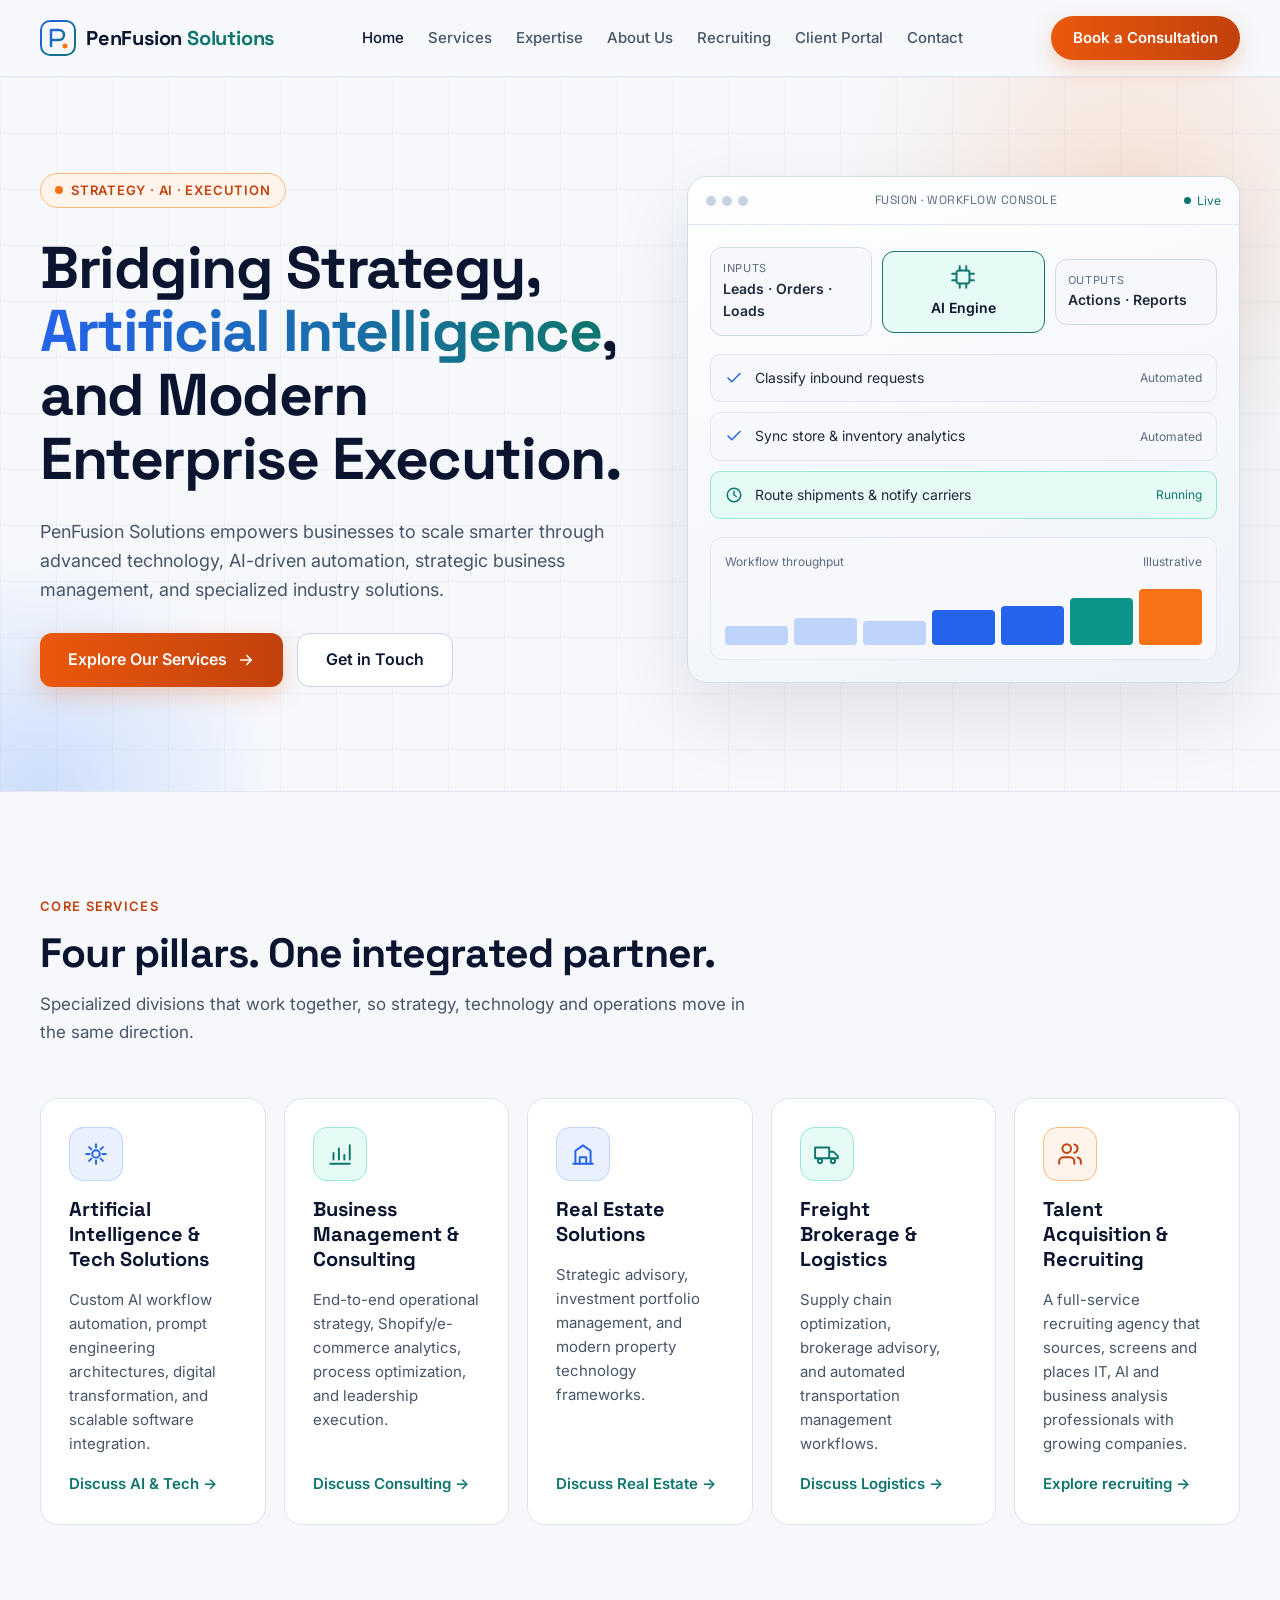
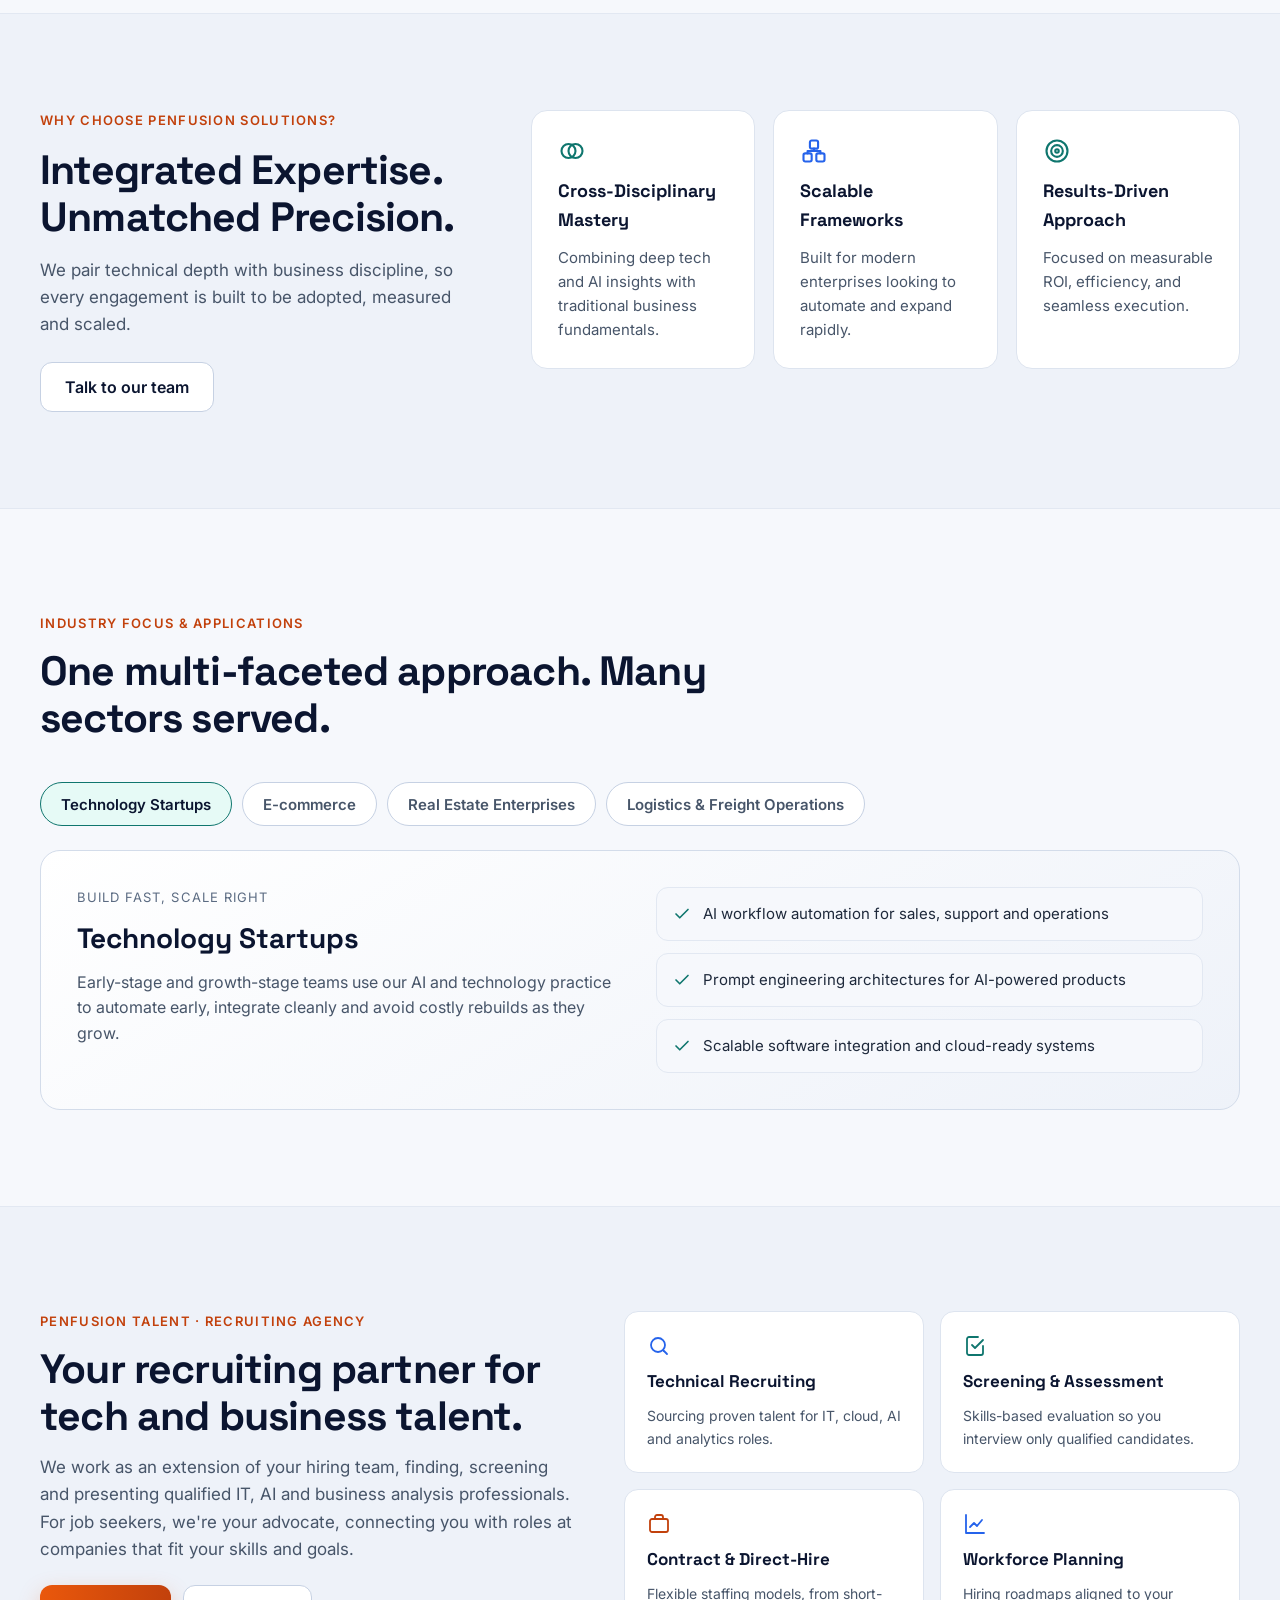
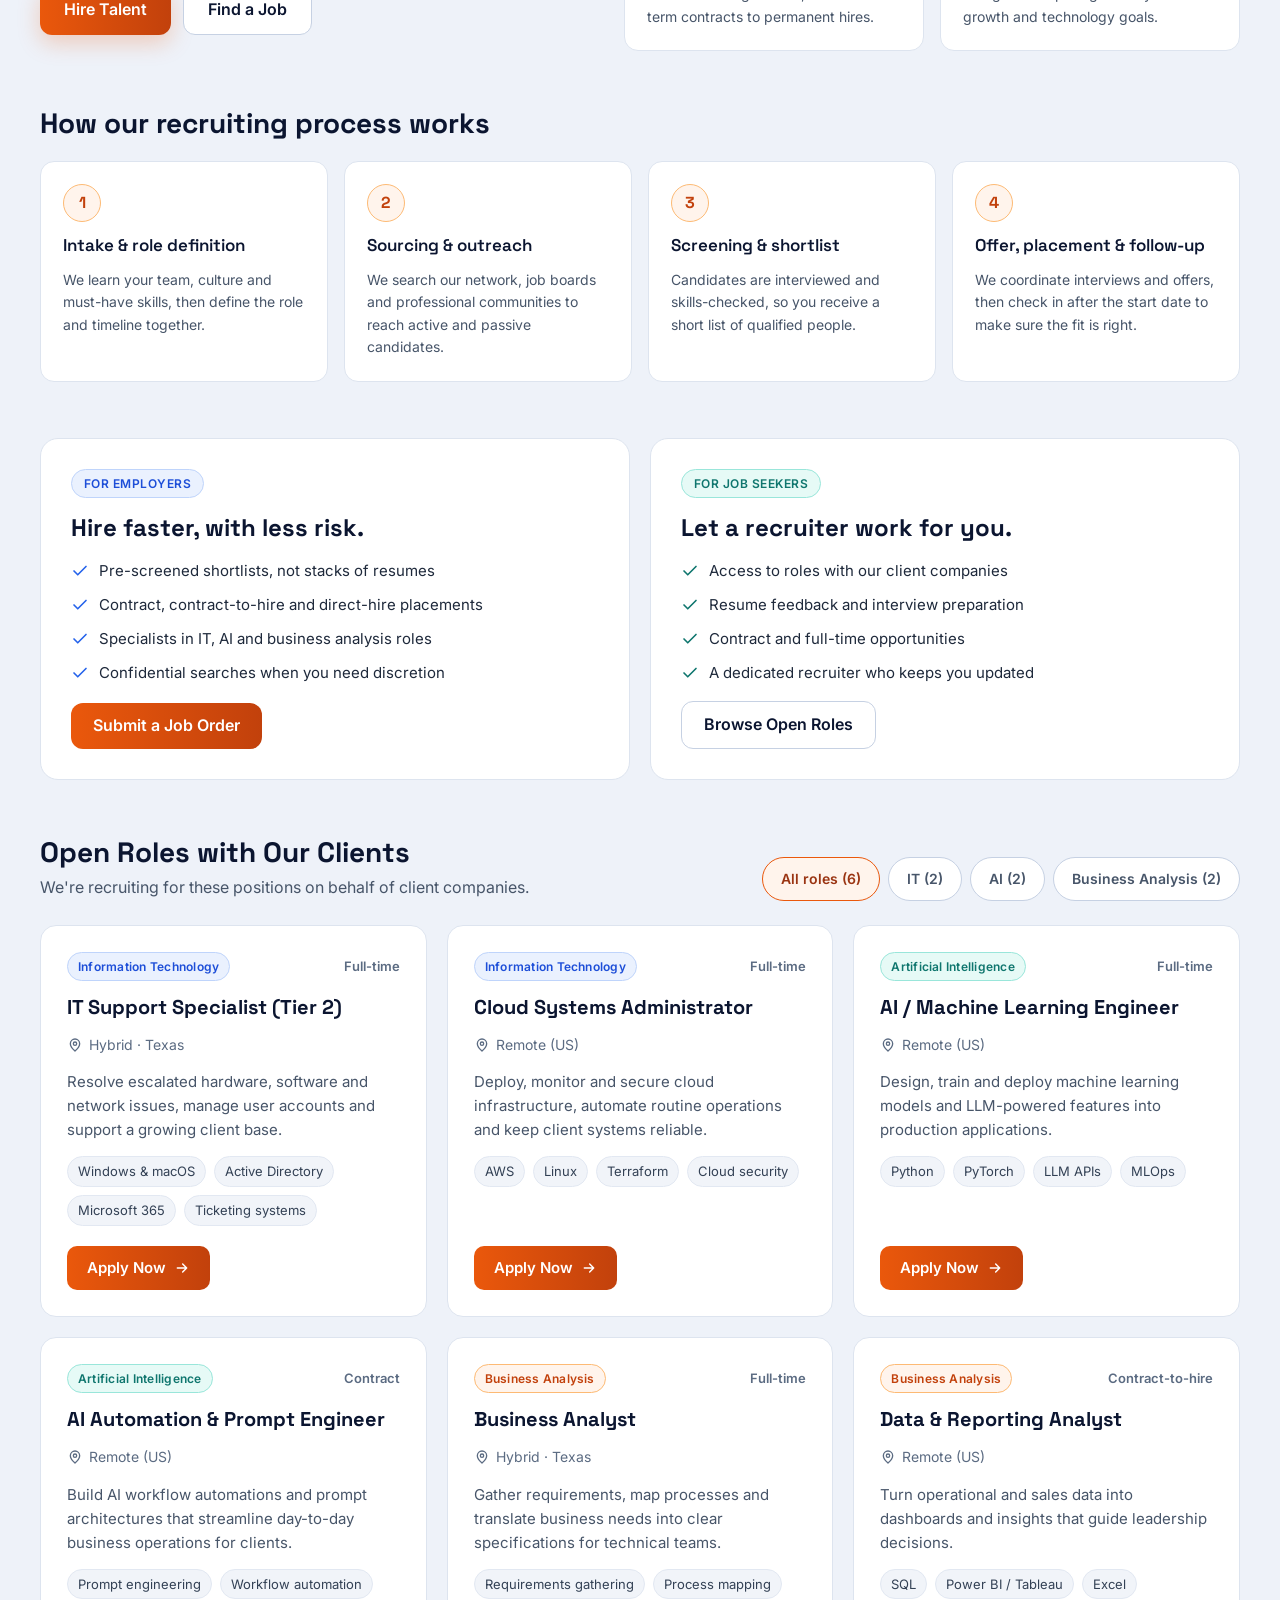
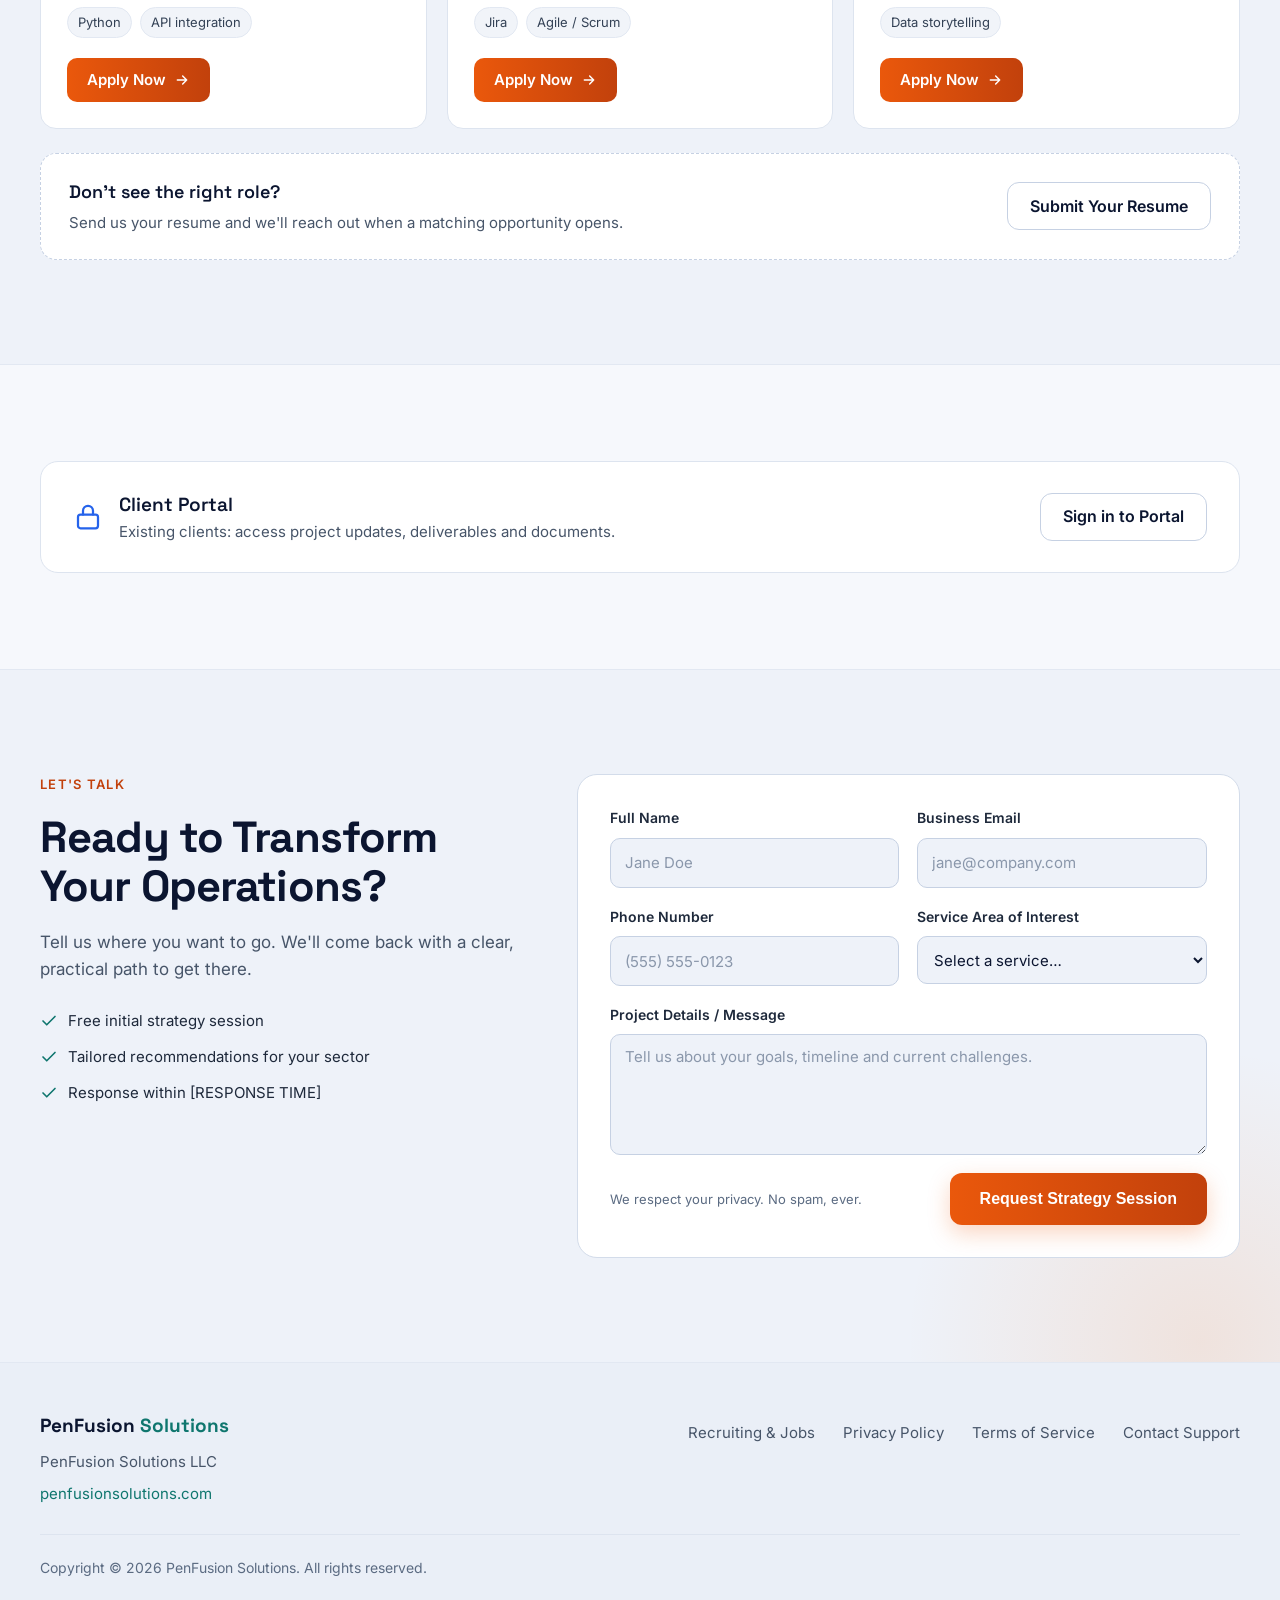
==== index.html @ cb0b2bfa "Add PenFusion Solutions homepage converted from Claude design" ====
<!doctype html>
<html lang="en">
<head>
<meta charset="utf-8">
<meta name="viewport" content="width=device-width, initial-scale=1">
<meta name="robots" content="noindex, nofollow">
<title>PenFusion Solutions — Home</title>
<link rel="preconnect" href="https://fonts.googleapis.com">
<link href="https://fonts.googleapis.com/css2?family=Space+Grotesk:wght@500;600;700&amp;family=Inter:wght@400;500;600&amp;display=swap" rel="stylesheet">
<style>
body{margin:0;background:#F6F8FC}
a{color:#0F766E;text-decoration:none}a:hover{color:#115E59}
input,select,textarea{font-family:inherit}
input::placeholder,textarea::placeholder{color:#8A97AB}
input:focus,select:focus,textarea:focus{outline:2px solid #0F766E;outline-offset:1px}
.pf-nav-link:hover{color:#0B1530}
.pf-card:hover{border-color:#F97316}
</style>
<style>[hidden]{display:none !important}html{scroll-behavior:smooth}section[id]{scroll-margin-top:80px}</style>
</head>
<body>
<div style="width: 100%; min-height: 100vh; background: #F6F8FC; color: #1E293B; font-family: 'Inter', system-ui, sans-serif; font-size: 16px; line-height: 1.6">

<!-- HEADER -->
<header style="position: sticky; top: 0; z-index: 10; background: rgba(246,248,252,0.92); border-bottom: 1px solid #E2E8F2; backdrop-filter: blur(10px)">
<div style="max-width: 1200px; margin: 0 auto; padding: 16px 24px; display: flex; flex-wrap: wrap; align-items: center; justify-content: space-between; gap: 16px">
<a href="#home" style="display: flex; align-items: center; gap: 10px; color: #0B1530">
<svg width="36" height="36" viewBox="0 0 36 36" aria-hidden="true"><defs><linearGradient id="pfg" x1="0" y1="0" x2="1" y2="1"><stop offset="0" stop-color="#2563EB"/><stop offset="1" stop-color="#0F766E"/></linearGradient></defs><rect x="1" y="1" width="34" height="34" rx="9" fill="none" stroke="url(#pfg)" stroke-width="2"/><path d="M11 26V10h8a5 5 0 0 1 0 10h-8" fill="none" stroke="url(#pfg)" stroke-width="2.5" stroke-linecap="round" stroke-linejoin="round"/><circle cx="25" cy="26" r="2.5" fill="#F97316"/></svg>
<span style="font-family: 'Space Grotesk', sans-serif; font-weight: 700; font-size: 20px; letter-spacing: -0.01em">PenFusion<span style="color: #0F766E"> Solutions</span></span>
</a>
<nav aria-label="Primary" style="display: flex; flex-wrap: wrap; align-items: center; gap: 4px 24px; font-size: 15px; font-weight: 500">
<a class="pf-nav-link" href="#home" style="color: #0B1530; padding: 10px 0">Home</a>
<a class="pf-nav-link" href="#services" style="color: #475569; padding: 10px 0">Services</a>
<a class="pf-nav-link" href="#expertise" style="color: #475569; padding: 10px 0">Expertise</a>
<a class="pf-nav-link" href="#about" style="color: #475569; padding: 10px 0">About Us</a>
<a class="pf-nav-link" href="#careers" style="color: #475569; padding: 10px 0">Recruiting</a>
<a class="pf-nav-link" href="#portal" style="color: #475569; padding: 10px 0">Client Portal</a>
<a class="pf-nav-link" href="#contact" style="color: #475569; padding: 10px 0">Contact</a>
</nav>
<a href="#contact" style="display: inline-flex; align-items: center; min-height: 44px; padding: 0 22px; border-radius: 999px; background: linear-gradient(90deg, #EA580C, #C2410C); color: #FFFFFF; box-shadow: 0 8px 22px rgba(234,88,12,0.25); font-weight: 600; font-size: 15px">Book a Consultation</a>
</div>
</header>

<!-- HERO -->
<section id="home" style="position: relative; overflow: hidden; border-bottom: 1px solid #E2E8F2">
<div aria-hidden="true" style="position: absolute; inset: 0; background-image: linear-gradient(#E6ECF5 1px, transparent 1px), linear-gradient(90deg, #E6ECF5 1px, transparent 1px); background-size: 56px 56px; opacity: 0.6"></div>
<div aria-hidden="true" style="position: absolute; width: 620px; height: 620px; right: -160px; top: -200px; border-radius: 50%; background: radial-gradient(circle, rgba(249,115,22,0.16), rgba(246,248,252,0) 65%)"></div>
<div aria-hidden="true" style="position: absolute; width: 520px; height: 520px; left: -220px; bottom: -260px; border-radius: 50%; background: radial-gradient(circle, rgba(59,130,246,0.22), rgba(246,248,252,0) 65%)"></div>

<div style="position: relative; max-width: 1200px; margin: 0 auto; padding: 96px 24px 104px; display: flex; flex-wrap: wrap; align-items: center; gap: 56px">
<div style="flex: 1 1 480px; min-width: 0; display: flex; flex-direction: column; gap: 28px">
<div style="display: inline-flex; align-self: flex-start; align-items: center; gap: 8px; padding: 6px 14px; border: 1px solid #FDBA74; border-radius: 999px; background: #FFF4EC; color: #C2410C; font-size: 13px; font-weight: 600; letter-spacing: 0.06em; text-transform: uppercase">
<span style="width: 8px; height: 8px; border-radius: 50%; background: #F97316"></span>
Strategy · AI · Execution
</div>
<h1 style="margin: 0; font-family: 'Space Grotesk', sans-serif; font-weight: 700; font-size: clamp(2.4rem, 4.6vw, 3.9rem); line-height: 1.08; letter-spacing: -0.025em; color: #0B1530">Bridging Strategy, <span style="background: linear-gradient(90deg, #2563EB, #0F766E); -webkit-background-clip: text; background-clip: text; color: transparent">Artificial Intelligence</span>, and Modern Enterprise Execution.</h1>
<p style="margin: 0; max-width: 580px; font-size: 18px; color: #475569">PenFusion Solutions empowers businesses to scale smarter through advanced technology, AI-driven automation, strategic business management, and specialized industry solutions.</p>
<div style="display: flex; flex-wrap: wrap; gap: 14px">
<a href="#services" style="display: inline-flex; align-items: center; gap: 10px; min-height: 52px; padding: 0 28px; border-radius: 12px; background: linear-gradient(90deg, #EA580C, #C2410C); color: #FFFFFF; box-shadow: 0 8px 22px rgba(234,88,12,0.25); font-weight: 600; font-size: 16px">Explore Our Services
<svg width="18" height="18" viewBox="0 0 24 24" fill="none" stroke="currentColor" stroke-width="2.2" stroke-linecap="round" stroke-linejoin="round" aria-hidden="true"><path d="M5 12h14M13 6l6 6-6 6"/></svg></a>
<a href="#contact" style="display: inline-flex; align-items: center; min-height: 52px; padding: 0 28px; border-radius: 12px; border: 1px solid #C6D1E3; background: #FFFFFF; color: #0B1530; font-weight: 600; font-size: 16px">Get in Touch</a>
</div>
</div>

<!-- Dashboard mockup -->
<div role="img" aria-label="Illustration of an AI workflow dashboard connecting intake, an AI engine and automated outputs" style="flex: 1 1 440px; min-width: 0; border: 1px solid #D3DCEA; border-radius: 20px; background: linear-gradient(160deg, #FFFFFF, #EEF2F9); box-shadow: 0 30px 80px rgba(15,23,42,0.10); overflow: hidden">
<div style="display: flex; align-items: center; justify-content: space-between; padding: 14px 18px; border-bottom: 1px solid #E2E8F2">
<div style="display: flex; gap: 6px"><span style="width: 10px; height: 10px; border-radius: 50%; background: #C6D1E3"></span><span style="width: 10px; height: 10px; border-radius: 50%; background: #C6D1E3"></span><span style="width: 10px; height: 10px; border-radius: 50%; background: #C6D1E3"></span></div>
<span style="font-size: 12px; color: #5B6B82; font-family: 'Space Grotesk', sans-serif; letter-spacing: 0.04em">FUSION · WORKFLOW CONSOLE</span>
<span style="display: inline-flex; align-items: center; gap: 6px; font-size: 12px; color: #0F766E"><span style="width: 7px; height: 7px; border-radius: 50%; background: #0F766E"></span>Live</span>
</div>
<div style="padding: 22px; display: flex; flex-direction: column; gap: 18px">
<div style="display: grid; grid-template-columns: repeat(3, minmax(0, 1fr)); gap: 10px; align-items: center">
<div style="padding: 12px; border: 1px solid #D3DCEA; border-radius: 12px; background: #F6F8FC">
<div style="font-size: 11px; color: #5B6B82; text-transform: uppercase; letter-spacing: 0.06em">Inputs</div>
<div style="font-size: 14px; font-weight: 600; color: #1E293B">Leads · Orders · Loads</div>
</div>
<div style="padding: 12px; border: 1px solid #0F766E; border-radius: 12px; background: #E6FAF6; text-align: center">
<svg width="26" height="26" viewBox="0 0 24 24" fill="none" stroke="#0F766E" stroke-width="1.8" stroke-linecap="round" stroke-linejoin="round" aria-hidden="true"><rect x="6" y="6" width="12" height="12" rx="2"/><path d="M9 2v4M15 2v4M9 18v4M15 18v4M2 9h4M2 15h4M18 9h4M18 15h4"/></svg>
<div style="font-size: 14px; font-weight: 600; color: #0B1530">AI Engine</div>
</div>
<div style="padding: 12px; border: 1px solid #D3DCEA; border-radius: 12px; background: #F6F8FC">
<div style="font-size: 11px; color: #5B6B82; text-transform: uppercase; letter-spacing: 0.06em">Outputs</div>
<div style="font-size: 14px; font-weight: 600; color: #1E293B">Actions · Reports</div>
</div>
</div>
<div style="display: flex; flex-direction: column; gap: 10px">
<div style="display: flex; align-items: center; gap: 12px; padding: 12px 14px; border-radius: 10px; background: #F6F8FC; border: 1px solid #E2E8F2">
<svg width="18" height="18" viewBox="0 0 24 24" fill="none" stroke="#2563EB" stroke-width="2" stroke-linecap="round" stroke-linejoin="round" aria-hidden="true"><path d="M20 6 9 17l-5-5"/></svg>
<span style="flex: 1; font-size: 14px; color: #1E293B">Classify inbound requests</span>
<span style="font-size: 12px; color: #5B6B82">Automated</span>
</div>
<div style="display: flex; align-items: center; gap: 12px; padding: 12px 14px; border-radius: 10px; background: #F6F8FC; border: 1px solid #E2E8F2">
<svg width="18" height="18" viewBox="0 0 24 24" fill="none" stroke="#2563EB" stroke-width="2" stroke-linecap="round" stroke-linejoin="round" aria-hidden="true"><path d="M20 6 9 17l-5-5"/></svg>
<span style="flex: 1; font-size: 14px; color: #1E293B">Sync store &amp; inventory analytics</span>
<span style="font-size: 12px; color: #5B6B82">Automated</span>
</div>
<div style="display: flex; align-items: center; gap: 12px; padding: 12px 14px; border-radius: 10px; background: #E6FAF6; border: 1px solid #99E6DA">
<svg width="18" height="18" viewBox="0 0 24 24" fill="none" stroke="#0F766E" stroke-width="2" stroke-linecap="round" stroke-linejoin="round" aria-hidden="true"><circle cx="12" cy="12" r="9"/><path d="M12 7v5l3 2"/></svg>
<span style="flex: 1; font-size: 14px; color: #1E293B">Route shipments &amp; notify carriers</span>
<span style="font-size: 12px; color: #0F766E">Running</span>
</div>
</div>
<div style="padding: 14px; border-radius: 12px; background: #F6F8FC; border: 1px solid #E2E8F2">
<div style="display: flex; justify-content: space-between; font-size: 12px; color: #5B6B82; margin-bottom: 10px"><span>Workflow throughput</span><span>Illustrative</span></div>
<div aria-hidden="true" style="display: flex; align-items: flex-end; gap: 6px; height: 64px">
<span style="flex: 1; height: 30%; border-radius: 4px; background: #BFD4FB"></span>
<span style="flex: 1; height: 42%; border-radius: 4px; background: #BFD4FB"></span>
<span style="flex: 1; height: 38%; border-radius: 4px; background: #BFD4FB"></span>
<span style="flex: 1; height: 55%; border-radius: 4px; background: #2563EB"></span>
<span style="flex: 1; height: 62%; border-radius: 4px; background: #2563EB"></span>
<span style="flex: 1; height: 74%; border-radius: 4px; background: #0D9488"></span>
<span style="flex: 1; height: 88%; border-radius: 4px; background: #F97316"></span>
</div>
</div>
</div>
</div>
</div>
</section>

<!-- SERVICES -->
<section id="services" style="max-width: 1200px; margin: 0 auto; padding: 104px 24px 88px">
<div style="display: flex; flex-direction: column; gap: 14px; max-width: 720px; margin-bottom: 52px">
<span style="color: #C2410C; font-size: 13px; font-weight: 600; letter-spacing: 0.1em; text-transform: uppercase">Core Services</span>
<h2 style="margin: 0; font-family: 'Space Grotesk', sans-serif; font-size: clamp(1.9rem, 3.2vw, 2.7rem); line-height: 1.15; letter-spacing: -0.02em; color: #0B1530">Four pillars. One integrated partner.</h2>
<p style="margin: 0; color: #475569; font-size: 17px">Specialized divisions that work together, so strategy, technology and operations move in the same direction.</p>
</div>
<div style="display: grid; grid-template-columns: repeat(auto-fit, minmax(200px, 1fr)); gap: 18px">

<article class="pf-card" style="display: flex; flex-direction: column; gap: 16px; padding: 28px; border: 1px solid #DDE4EF; border-radius: 18px; background: #FFFFFF">
<div style="width: 52px; height: 52px; border-radius: 14px; display: flex; align-items: center; justify-content: center; background: #EAF1FE; border: 1px solid #BFD4FB">
<svg width="26" height="26" viewBox="0 0 24 24" fill="none" stroke="#2563EB" stroke-width="1.8" stroke-linecap="round" stroke-linejoin="round" aria-hidden="true"><path d="M12 3v3M12 18v3M3 12h3M18 12h3M5.6 5.6l2.1 2.1M16.3 16.3l2.1 2.1M5.6 18.4l2.1-2.1M16.3 7.7l2.1-2.1"/><circle cx="12" cy="12" r="3.5"/></svg>
</div>
<h3 style="margin: 0; font-family: 'Space Grotesk', sans-serif; font-size: 20px; line-height: 1.25; color: #0B1530">Artificial Intelligence &amp; Tech Solutions</h3>
<p style="margin: 0; color: #475569; font-size: 15px">Custom AI workflow automation, prompt engineering architectures, digital transformation, and scalable software integration.</p>
<a href="#contact" style="margin-top: auto; font-weight: 600; font-size: 15px">Discuss AI &amp; Tech →</a>
</article>

<article class="pf-card" style="display: flex; flex-direction: column; gap: 16px; padding: 28px; border: 1px solid #DDE4EF; border-radius: 18px; background: #FFFFFF">
<div style="width: 52px; height: 52px; border-radius: 14px; display: flex; align-items: center; justify-content: center; background: #E6FAF6; border: 1px solid #99E6DA">
<svg width="26" height="26" viewBox="0 0 24 24" fill="none" stroke="#0F766E" stroke-width="1.8" stroke-linecap="round" stroke-linejoin="round" aria-hidden="true"><path d="M3 21h18"/><path d="M6 17V11M11 17V7M16 17v-4M21 17V4"/></svg>
</div>
<h3 style="margin: 0; font-family: 'Space Grotesk', sans-serif; font-size: 20px; line-height: 1.25; color: #0B1530">Business Management &amp; Consulting</h3>
<p style="margin: 0; color: #475569; font-size: 15px">End-to-end operational strategy, Shopify/e-commerce analytics, process optimization, and leadership execution.</p>
<a href="#contact" style="margin-top: auto; font-weight: 600; font-size: 15px">Discuss Consulting →</a>
</article>

<article class="pf-card" style="display: flex; flex-direction: column; gap: 16px; padding: 28px; border: 1px solid #DDE4EF; border-radius: 18px; background: #FFFFFF">
<div style="width: 52px; height: 52px; border-radius: 14px; display: flex; align-items: center; justify-content: center; background: #EAF1FE; border: 1px solid #BFD4FB">
<svg width="26" height="26" viewBox="0 0 24 24" fill="none" stroke="#2563EB" stroke-width="1.8" stroke-linecap="round" stroke-linejoin="round" aria-hidden="true"><path d="M3 21h18"/><path d="M5 21V9l7-5 7 5v12"/><path d="M9 21v-6h6v6"/></svg>
</div>
<h3 style="margin: 0; font-family: 'Space Grotesk', sans-serif; font-size: 20px; line-height: 1.25; color: #0B1530">Real Estate Solutions</h3>
<p style="margin: 0; color: #475569; font-size: 15px">Strategic advisory, investment portfolio management, and modern property technology frameworks.</p>
<a href="#contact" style="margin-top: auto; font-weight: 600; font-size: 15px">Discuss Real Estate →</a>
</article>

<article class="pf-card" style="display: flex; flex-direction: column; gap: 16px; padding: 28px; border: 1px solid #DDE4EF; border-radius: 18px; background: #FFFFFF">
<div style="width: 52px; height: 52px; border-radius: 14px; display: flex; align-items: center; justify-content: center; background: #E6FAF6; border: 1px solid #99E6DA">
<svg width="26" height="26" viewBox="0 0 24 24" fill="none" stroke="#0F766E" stroke-width="1.8" stroke-linecap="round" stroke-linejoin="round" aria-hidden="true"><path d="M1 6h13v10H1zM14 10h4l4 4v2h-8z"/><circle cx="5.5" cy="18.5" r="2"/><circle cx="17.5" cy="18.5" r="2"/></svg>
</div>
<h3 style="margin: 0; font-family: 'Space Grotesk', sans-serif; font-size: 20px; line-height: 1.25; color: #0B1530">Freight Brokerage &amp; Logistics</h3>
<p style="margin: 0; color: #475569; font-size: 15px">Supply chain optimization, brokerage advisory, and automated transportation management workflows.</p>
<a href="#contact" style="margin-top: auto; font-weight: 600; font-size: 15px">Discuss Logistics →</a>
</article>

<article class="pf-card" style="display: flex; flex-direction: column; gap: 16px; padding: 28px; border: 1px solid #DDE4EF; border-radius: 18px; background: #FFFFFF">
<div style="width: 52px; height: 52px; border-radius: 14px; display: flex; align-items: center; justify-content: center; background: #FFF4EC; border: 1px solid #FDBA74">
<svg width="26" height="26" viewBox="0 0 24 24" fill="none" stroke="#C2410C" stroke-width="1.8" stroke-linecap="round" stroke-linejoin="round" aria-hidden="true"><path d="M16 21v-2a4 4 0 0 0-4-4H6a4 4 0 0 0-4 4v2"/><circle cx="9" cy="7" r="4"/><path d="M22 21v-2a4 4 0 0 0-3-3.87M16 3.13a4 4 0 0 1 0 7.75"/></svg>
</div>
<h3 style="margin: 0; font-family: 'Space Grotesk', sans-serif; font-size: 20px; line-height: 1.25; color: #0B1530">Talent Acquisition &amp; Recruiting</h3>
<p style="margin: 0; color: #475569; font-size: 15px">A full-service recruiting agency that sources, screens and places IT, AI and business analysis professionals with growing companies.</p>
<a href="#careers" style="margin-top: auto; font-weight: 600; font-size: 15px">Explore recruiting →</a>
</article>

</div>
</section>

<!-- WHY CHOOSE -->
<section id="about" style="background: #EEF2F9; border-top: 1px solid #E2E8F2; border-bottom: 1px solid #E2E8F2">
<div style="max-width: 1200px; margin: 0 auto; padding: 96px 24px; display: flex; flex-wrap: wrap; gap: 56px; align-items: flex-start">
<div style="flex: 1 1 360px; min-width: 0; display: flex; flex-direction: column; gap: 16px">
<span style="color: #C2410C; font-size: 13px; font-weight: 600; letter-spacing: 0.1em; text-transform: uppercase">Why Choose PenFusion Solutions?</span>
<h2 style="margin: 0; font-family: 'Space Grotesk', sans-serif; font-size: clamp(1.9rem, 3.2vw, 2.7rem); line-height: 1.15; letter-spacing: -0.02em; color: #0B1530">Integrated Expertise. Unmatched Precision.</h2>
<p style="margin: 0; color: #475569; font-size: 17px">We pair technical depth with business discipline, so every engagement is built to be adopted, measured and scaled.</p>
<a href="#contact" style="align-self: flex-start; display: inline-flex; align-items: center; min-height: 48px; padding: 0 24px; margin-top: 8px; border-radius: 12px; border: 1px solid #C6D1E3; background: #FFFFFF; color: #0B1530; font-weight: 600">Talk to our team</a>
</div>
<div style="flex: 2 1 560px; min-width: 0; display: grid; grid-template-columns: repeat(auto-fit, minmax(220px, 1fr)); gap: 18px">
<div style="display: flex; flex-direction: column; gap: 12px; padding: 26px; border-radius: 16px; background: #FFFFFF; border: 1px solid #DDE4EF">
<svg width="28" height="28" viewBox="0 0 24 24" fill="none" stroke="#0F766E" stroke-width="1.8" stroke-linecap="round" stroke-linejoin="round" aria-hidden="true"><circle cx="9" cy="12" r="6"/><circle cx="15" cy="12" r="6"/></svg>
<h3 style="margin: 0; font-family: 'Space Grotesk', sans-serif; font-size: 18px; color: #0B1530">Cross-Disciplinary Mastery</h3>
<p style="margin: 0; color: #475569; font-size: 15px">Combining deep tech and AI insights with traditional business fundamentals.</p>
</div>
<div style="display: flex; flex-direction: column; gap: 12px; padding: 26px; border-radius: 16px; background: #FFFFFF; border: 1px solid #DDE4EF">
<svg width="28" height="28" viewBox="0 0 24 24" fill="none" stroke="#2563EB" stroke-width="1.8" stroke-linecap="round" stroke-linejoin="round" aria-hidden="true"><rect x="3" y="14" width="7" height="7" rx="1.5"/><rect x="14" y="14" width="7" height="7" rx="1.5"/><rect x="8.5" y="3" width="7" height="7" rx="1.5"/><path d="M12 10v2M6.5 14v-2h11v2"/></svg>
<h3 style="margin: 0; font-family: 'Space Grotesk', sans-serif; font-size: 18px; color: #0B1530">Scalable Frameworks</h3>
<p style="margin: 0; color: #475569; font-size: 15px">Built for modern enterprises looking to automate and expand rapidly.</p>
</div>
<div style="display: flex; flex-direction: column; gap: 12px; padding: 26px; border-radius: 16px; background: #FFFFFF; border: 1px solid #DDE4EF">
<svg width="28" height="28" viewBox="0 0 24 24" fill="none" stroke="#0F766E" stroke-width="1.8" stroke-linecap="round" stroke-linejoin="round" aria-hidden="true"><circle cx="12" cy="12" r="9"/><circle cx="12" cy="12" r="5"/><circle cx="12" cy="12" r="1.5"/></svg>
<h3 style="margin: 0; font-family: 'Space Grotesk', sans-serif; font-size: 18px; color: #0B1530">Results-Driven Approach</h3>
<p style="margin: 0; color: #475569; font-size: 15px">Focused on measurable ROI, efficiency, and seamless execution.</p>
</div>
</div>
</div>
</section>

<!-- INDUSTRY FOCUS -->
<section id="expertise" style="max-width: 1200px; margin: 0 auto; padding: 104px 24px 96px">
<div style="display: flex; flex-direction: column; gap: 14px; max-width: 720px; margin-bottom: 40px">
<span style="color: #C2410C; font-size: 13px; font-weight: 600; letter-spacing: 0.1em; text-transform: uppercase">Industry Focus &amp; Applications</span>
<h2 style="margin: 0; font-family: 'Space Grotesk', sans-serif; font-size: clamp(1.9rem, 3.2vw, 2.7rem); line-height: 1.15; letter-spacing: -0.02em; color: #0B1530">One multi-faceted approach. Many sectors served.</h2>
</div>

<div id="pf-tabs" role="tablist" aria-label="Industries" style="display: flex; flex-wrap: wrap; gap: 10px; margin-bottom: 24px">

</div>

<div role="tabpanel" style="display: flex; flex-wrap: wrap; gap: 32px; padding: 36px; border-radius: 20px; border: 1px solid #D3DCEA; background: linear-gradient(150deg, #FFFFFF, #EEF2F9)">
<div style="flex: 1 1 340px; min-width: 0; display: flex; flex-direction: column; gap: 14px">
<span style="font-size: 13px; color: #5B6B82; letter-spacing: 0.08em; text-transform: uppercase"><span id="pf-kicker"></span></span>
<h3 style="margin: 0; font-family: 'Space Grotesk', sans-serif; font-size: 28px; line-height: 1.2; color: #0B1530"><span id="pf-ind-name"></span></h3>
<p style="margin: 0; color: #475569; font-size: 16px"><span id="pf-summary"></span></p>
</div>
<ul id="pf-apps" style="flex: 1 1 340px; min-width: 0; margin: 0; padding: 0; list-style: none; display: flex; flex-direction: column; gap: 12px"></ul>
</div>
</section>

<!-- CLIENT PORTAL STRIP -->
<!-- TALENT ACQUISITION & CAREERS -->
<section id="careers" style="background: #EEF2F9; border-top: 1px solid #E2E8F2; border-bottom: 1px solid #E2E8F2">
<div style="max-width: 1200px; margin: 0 auto; padding: 104px 24px; display: flex; flex-direction: column; gap: 56px">

<div style="display: flex; flex-wrap: wrap; gap: 48px; align-items: flex-start">
<div style="flex: 1 1 400px; min-width: 0; display: flex; flex-direction: column; gap: 14px">
<span style="color: #C2410C; font-size: 13px; font-weight: 600; letter-spacing: 0.1em; text-transform: uppercase">PenFusion Talent · Recruiting Agency</span>
<h2 style="margin: 0; font-family: 'Space Grotesk', sans-serif; font-size: clamp(1.9rem, 3.2vw, 2.7rem); line-height: 1.15; letter-spacing: -0.02em; color: #0B1530">Your recruiting partner for tech and business talent.</h2>
<p style="margin: 0; color: #475569; font-size: 17px">We work as an extension of your hiring team, finding, screening and presenting qualified IT, AI and business analysis professionals. For job seekers, we're your advocate, connecting you with roles at companies that fit your skills and goals.</p>
<div style="display: flex; flex-wrap: wrap; gap: 12px; margin-top: 8px">
<a href="#contact" style="display: inline-flex; align-items: center; min-height: 48px; padding: 0 24px; border-radius: 12px; background: linear-gradient(90deg, #EA580C, #C2410C); color: #FFFFFF; font-weight: 600; box-shadow: 0 8px 22px rgba(234,88,12,0.25)">Hire Talent</a>
<a href="#openings" style="display: inline-flex; align-items: center; min-height: 48px; padding: 0 24px; border-radius: 12px; border: 1px solid #C6D1E3; background: #FFFFFF; color: #0B1530; font-weight: 600">Find a Job</a>
</div>
</div>
<div style="flex: 1 1 480px; min-width: 0; display: grid; grid-template-columns: repeat(auto-fit, minmax(220px, 1fr)); gap: 16px">
<div style="display: flex; flex-direction: column; gap: 10px; padding: 22px; border-radius: 14px; background: #FFFFFF; border: 1px solid #DDE4EF">
<svg width="24" height="24" viewBox="0 0 24 24" fill="none" stroke="#2563EB" stroke-width="1.8" stroke-linecap="round" stroke-linejoin="round" aria-hidden="true"><circle cx="11" cy="11" r="7"/><path d="m20 20-3.5-3.5"/></svg>
<h3 style="margin: 0; font-family: 'Space Grotesk', sans-serif; font-size: 17px; color: #0B1530">Technical Recruiting</h3>
<p style="margin: 0; color: #475569; font-size: 14px">Sourcing proven talent for IT, cloud, AI and analytics roles.</p>
</div>
<div style="display: flex; flex-direction: column; gap: 10px; padding: 22px; border-radius: 14px; background: #FFFFFF; border: 1px solid #DDE4EF">
<svg width="24" height="24" viewBox="0 0 24 24" fill="none" stroke="#0F766E" stroke-width="1.8" stroke-linecap="round" stroke-linejoin="round" aria-hidden="true"><path d="M9 11l3 3 8-8"/><path d="M20 12v7a2 2 0 0 1-2 2H6a2 2 0 0 1-2-2V5a2 2 0 0 1 2-2h9"/></svg>
<h3 style="margin: 0; font-family: 'Space Grotesk', sans-serif; font-size: 17px; color: #0B1530">Screening &amp; Assessment</h3>
<p style="margin: 0; color: #475569; font-size: 14px">Skills-based evaluation so you interview only qualified candidates.</p>
</div>
<div style="display: flex; flex-direction: column; gap: 10px; padding: 22px; border-radius: 14px; background: #FFFFFF; border: 1px solid #DDE4EF">
<svg width="24" height="24" viewBox="0 0 24 24" fill="none" stroke="#C2410C" stroke-width="1.8" stroke-linecap="round" stroke-linejoin="round" aria-hidden="true"><rect x="3" y="7" width="18" height="13" rx="2"/><path d="M8 7V5a2 2 0 0 1 2-2h4a2 2 0 0 1 2 2v2"/></svg>
<h3 style="margin: 0; font-family: 'Space Grotesk', sans-serif; font-size: 17px; color: #0B1530">Contract &amp; Direct-Hire</h3>
<p style="margin: 0; color: #475569; font-size: 14px">Flexible staffing models, from short-term contracts to permanent hires.</p>
</div>
<div style="display: flex; flex-direction: column; gap: 10px; padding: 22px; border-radius: 14px; background: #FFFFFF; border: 1px solid #DDE4EF">
<svg width="24" height="24" viewBox="0 0 24 24" fill="none" stroke="#2563EB" stroke-width="1.8" stroke-linecap="round" stroke-linejoin="round" aria-hidden="true"><path d="M3 3v18h18"/><path d="m7 15 4-4 3 3 5-6"/></svg>
<h3 style="margin: 0; font-family: 'Space Grotesk', sans-serif; font-size: 17px; color: #0B1530">Workforce Planning</h3>
<p style="margin: 0; color: #475569; font-size: 14px">Hiring roadmaps aligned to your growth and technology goals.</p>
</div>
</div>
</div>

<!-- How it works -->
<div style="display: flex; flex-direction: column; gap: 20px">
<h3 style="margin: 0; font-family: 'Space Grotesk', sans-serif; font-size: 28px; line-height: 1.2; color: #0B1530">How our recruiting process works</h3>
<ol style="margin: 0; padding: 0; list-style: none; display: grid; grid-template-columns: repeat(auto-fit, minmax(220px, 1fr)); gap: 16px">
<li style="display: flex; flex-direction: column; gap: 10px; padding: 22px; border-radius: 14px; background: #FFFFFF; border: 1px solid #DDE4EF">
<span style="width: 36px; height: 36px; border-radius: 50%; display: flex; align-items: center; justify-content: center; background: #FFF4EC; border: 1px solid #FDBA74; color: #C2410C; font-family: 'Space Grotesk', sans-serif; font-weight: 700">1</span>
<span style="font-family: 'Space Grotesk', sans-serif; font-size: 17px; font-weight: 600; color: #0B1530">Intake &amp; role definition</span>
<span style="color: #475569; font-size: 14px">We learn your team, culture and must-have skills, then define the role and timeline together.</span>
</li>
<li style="display: flex; flex-direction: column; gap: 10px; padding: 22px; border-radius: 14px; background: #FFFFFF; border: 1px solid #DDE4EF">
<span style="width: 36px; height: 36px; border-radius: 50%; display: flex; align-items: center; justify-content: center; background: #FFF4EC; border: 1px solid #FDBA74; color: #C2410C; font-family: 'Space Grotesk', sans-serif; font-weight: 700">2</span>
<span style="font-family: 'Space Grotesk', sans-serif; font-size: 17px; font-weight: 600; color: #0B1530">Sourcing &amp; outreach</span>
<span style="color: #475569; font-size: 14px">We search our network, job boards and professional communities to reach active and passive candidates.</span>
</li>
<li style="display: flex; flex-direction: column; gap: 10px; padding: 22px; border-radius: 14px; background: #FFFFFF; border: 1px solid #DDE4EF">
<span style="width: 36px; height: 36px; border-radius: 50%; display: flex; align-items: center; justify-content: center; background: #FFF4EC; border: 1px solid #FDBA74; color: #C2410C; font-family: 'Space Grotesk', sans-serif; font-weight: 700">3</span>
<span style="font-family: 'Space Grotesk', sans-serif; font-size: 17px; font-weight: 600; color: #0B1530">Screening &amp; shortlist</span>
<span style="color: #475569; font-size: 14px">Candidates are interviewed and skills-checked, so you receive a short list of qualified people.</span>
</li>
<li style="display: flex; flex-direction: column; gap: 10px; padding: 22px; border-radius: 14px; background: #FFFFFF; border: 1px solid #DDE4EF">
<span style="width: 36px; height: 36px; border-radius: 50%; display: flex; align-items: center; justify-content: center; background: #FFF4EC; border: 1px solid #FDBA74; color: #C2410C; font-family: 'Space Grotesk', sans-serif; font-weight: 700">4</span>
<span style="font-family: 'Space Grotesk', sans-serif; font-size: 17px; font-weight: 600; color: #0B1530">Offer, placement &amp; follow-up</span>
<span style="color: #475569; font-size: 14px">We coordinate interviews and offers, then check in after the start date to make sure the fit is right.</span>
</li>
</ol>
</div>

<!-- Employers / Job seekers -->
<div style="display: grid; grid-template-columns: repeat(auto-fit, minmax(320px, 1fr)); gap: 20px">
<div style="display: flex; flex-direction: column; gap: 16px; padding: 30px; border-radius: 18px; background: #FFFFFF; border: 1px solid #DDE4EF">
<span style="align-self: flex-start; padding: 4px 12px; border-radius: 999px; background: #EAF1FE; border: 1px solid #BFD4FB; color: #1D4ED8; font-size: 12px; font-weight: 600; letter-spacing: 0.04em; text-transform: uppercase">For Employers</span>
<h3 style="margin: 0; font-family: 'Space Grotesk', sans-serif; font-size: 24px; line-height: 1.2; color: #0B1530">Hire faster, with less risk.</h3>
<ul style="margin: 0; padding: 0; list-style: none; display: flex; flex-direction: column; gap: 10px; color: #1E293B; font-size: 15px">
<li style="display: flex; gap: 10px; align-items: flex-start"><svg width="18" height="18" viewBox="0 0 24 24" fill="none" stroke="#2563EB" stroke-width="2.2" stroke-linecap="round" stroke-linejoin="round" aria-hidden="true" style="flex: none; margin-top: 3px"><path d="M20 6 9 17l-5-5"/></svg>Pre-screened shortlists, not stacks of resumes</li>
<li style="display: flex; gap: 10px; align-items: flex-start"><svg width="18" height="18" viewBox="0 0 24 24" fill="none" stroke="#2563EB" stroke-width="2.2" stroke-linecap="round" stroke-linejoin="round" aria-hidden="true" style="flex: none; margin-top: 3px"><path d="M20 6 9 17l-5-5"/></svg>Contract, contract-to-hire and direct-hire placements</li>
<li style="display: flex; gap: 10px; align-items: flex-start"><svg width="18" height="18" viewBox="0 0 24 24" fill="none" stroke="#2563EB" stroke-width="2.2" stroke-linecap="round" stroke-linejoin="round" aria-hidden="true" style="flex: none; margin-top: 3px"><path d="M20 6 9 17l-5-5"/></svg>Specialists in IT, AI and business analysis roles</li>
<li style="display: flex; gap: 10px; align-items: flex-start"><svg width="18" height="18" viewBox="0 0 24 24" fill="none" stroke="#2563EB" stroke-width="2.2" stroke-linecap="round" stroke-linejoin="round" aria-hidden="true" style="flex: none; margin-top: 3px"><path d="M20 6 9 17l-5-5"/></svg>Confidential searches when you need discretion</li>
</ul>
<a href="#contact" style="margin-top: auto; align-self: flex-start; display: inline-flex; align-items: center; min-height: 46px; padding: 0 22px; border-radius: 12px; background: linear-gradient(90deg, #EA580C, #C2410C); color: #FFFFFF; font-weight: 600">Submit a Job Order</a>
</div>
<div style="display: flex; flex-direction: column; gap: 16px; padding: 30px; border-radius: 18px; background: #FFFFFF; border: 1px solid #DDE4EF">
<span style="align-self: flex-start; padding: 4px 12px; border-radius: 999px; background: #E6FAF6; border: 1px solid #99E6DA; color: #0F766E; font-size: 12px; font-weight: 600; letter-spacing: 0.04em; text-transform: uppercase">For Job Seekers</span>
<h3 style="margin: 0; font-family: 'Space Grotesk', sans-serif; font-size: 24px; line-height: 1.2; color: #0B1530">Let a recruiter work for you.</h3>
<ul style="margin: 0; padding: 0; list-style: none; display: flex; flex-direction: column; gap: 10px; color: #1E293B; font-size: 15px">
<li style="display: flex; gap: 10px; align-items: flex-start"><svg width="18" height="18" viewBox="0 0 24 24" fill="none" stroke="#0F766E" stroke-width="2.2" stroke-linecap="round" stroke-linejoin="round" aria-hidden="true" style="flex: none; margin-top: 3px"><path d="M20 6 9 17l-5-5"/></svg>Access to roles with our client companies</li>
<li style="display: flex; gap: 10px; align-items: flex-start"><svg width="18" height="18" viewBox="0 0 24 24" fill="none" stroke="#0F766E" stroke-width="2.2" stroke-linecap="round" stroke-linejoin="round" aria-hidden="true" style="flex: none; margin-top: 3px"><path d="M20 6 9 17l-5-5"/></svg>Resume feedback and interview preparation</li>
<li style="display: flex; gap: 10px; align-items: flex-start"><svg width="18" height="18" viewBox="0 0 24 24" fill="none" stroke="#0F766E" stroke-width="2.2" stroke-linecap="round" stroke-linejoin="round" aria-hidden="true" style="flex: none; margin-top: 3px"><path d="M20 6 9 17l-5-5"/></svg>Contract and full-time opportunities</li>
<li style="display: flex; gap: 10px; align-items: flex-start"><svg width="18" height="18" viewBox="0 0 24 24" fill="none" stroke="#0F766E" stroke-width="2.2" stroke-linecap="round" stroke-linejoin="round" aria-hidden="true" style="flex: none; margin-top: 3px"><path d="M20 6 9 17l-5-5"/></svg>A dedicated recruiter who keeps you updated</li>
</ul>
<a href="#openings" style="margin-top: auto; align-self: flex-start; display: inline-flex; align-items: center; min-height: 46px; padding: 0 22px; border-radius: 12px; border: 1px solid #C6D1E3; background: #FFFFFF; color: #0B1530; font-weight: 600">Browse Open Roles</a>
</div>
</div>

<div id="openings" style="display: flex; flex-direction: column; gap: 24px">
<div style="display: flex; flex-wrap: wrap; align-items: flex-end; justify-content: space-between; gap: 16px">
<div style="display: flex; flex-direction: column; gap: 6px">
<h3 style="margin: 0; font-family: 'Space Grotesk', sans-serif; font-size: 28px; line-height: 1.2; color: #0B1530">Open Roles with Our Clients</h3>
<p style="margin: 0; color: #475569; font-size: 16px">We're recruiting for these positions on behalf of client companies.</p>
</div>
<div id="pf-filters" role="group" aria-label="Filter openings" style="display: flex; flex-wrap: wrap; gap: 8px">

</div>
</div>

<div id="pf-jobs" style="display: grid; grid-template-columns: repeat(auto-fill, minmax(320px, 1fr)); gap: 20px"></div>

<div style="display: flex; flex-wrap: wrap; align-items: center; justify-content: space-between; gap: 16px; padding: 24px 28px; border-radius: 16px; border: 1px dashed #C6D1E3; background: #FFFFFF">
<div style="display: flex; flex-direction: column; gap: 4px">
<span style="font-family: 'Space Grotesk', sans-serif; font-size: 18px; font-weight: 600; color: #0B1530">Don't see the right role?</span>
<span style="color: #475569; font-size: 15px">Send us your resume and we'll reach out when a matching opportunity opens.</span>
</div>
<a href="#contact" style="display: inline-flex; align-items: center; min-height: 46px; padding: 0 22px; border-radius: 12px; border: 1px solid #C6D1E3; background: #FFFFFF; color: #0B1530; font-weight: 600">Submit Your Resume</a>
</div>
</div>

</div>
</section>

<section id="portal" style="max-width: 1200px; margin: 0 auto; padding: 96px 24px">
<div style="display: flex; flex-wrap: wrap; align-items: center; justify-content: space-between; gap: 20px; padding: 28px 32px; border-radius: 18px; border: 1px solid #DDE4EF; background: #FFFFFF">
<div style="display: flex; align-items: center; gap: 16px">
<svg width="30" height="30" viewBox="0 0 24 24" fill="none" stroke="#2563EB" stroke-width="1.8" stroke-linecap="round" stroke-linejoin="round" aria-hidden="true"><rect x="4" y="10" width="16" height="11" rx="2"/><path d="M8 10V7a4 4 0 0 1 8 0v3"/></svg>
<div>
<div style="font-family: 'Space Grotesk', sans-serif; font-size: 19px; font-weight: 600; color: #0B1530">Client Portal</div>
<div style="color: #475569; font-size: 15px">Existing clients: access project updates, deliverables and documents.</div>
</div>
</div>
<a href="#portal" style="display: inline-flex; align-items: center; min-height: 46px; padding: 0 22px; border-radius: 12px; border: 1px solid #C6D1E3; background: #FFFFFF; color: #0B1530; font-weight: 600">Sign in to Portal</a>
</div>
</section>

<!-- CONTACT -->
<section id="contact" style="position: relative; overflow: hidden; background: #EEF2F9; border-top: 1px solid #E2E8F2">
<div aria-hidden="true" style="position: absolute; width: 640px; height: 640px; right: -240px; bottom: -300px; border-radius: 50%; background: radial-gradient(circle, rgba(249,115,22,0.12), rgba(238,242,249,0) 65%)"></div>
<div style="position: relative; max-width: 1200px; margin: 0 auto; padding: 104px 24px; display: flex; flex-wrap: wrap; gap: 56px">
<div style="flex: 1 1 360px; min-width: 0; display: flex; flex-direction: column; gap: 18px">
<span style="color: #C2410C; font-size: 13px; font-weight: 600; letter-spacing: 0.1em; text-transform: uppercase">Let's Talk</span>
<h2 style="margin: 0; font-family: 'Space Grotesk', sans-serif; font-size: clamp(2rem, 3.4vw, 2.9rem); line-height: 1.12; letter-spacing: -0.02em; color: #0B1530">Ready to Transform Your Operations?</h2>
<p style="margin: 0; color: #475569; font-size: 17px">Tell us where you want to go. We'll come back with a clear, practical path to get there.</p>
<ul style="margin: 8px 0 0; padding: 0; list-style: none; display: flex; flex-direction: column; gap: 12px; color: #1E293B; font-size: 15px">
<li style="display: flex; gap: 10px; align-items: center"><svg width="18" height="18" viewBox="0 0 24 24" fill="none" stroke="#0F766E" stroke-width="2.2" stroke-linecap="round" stroke-linejoin="round" aria-hidden="true"><path d="M20 6 9 17l-5-5"/></svg>Free initial strategy session</li>
<li style="display: flex; gap: 10px; align-items: center"><svg width="18" height="18" viewBox="0 0 24 24" fill="none" stroke="#0F766E" stroke-width="2.2" stroke-linecap="round" stroke-linejoin="round" aria-hidden="true"><path d="M20 6 9 17l-5-5"/></svg>Tailored recommendations for your sector</li>
<li style="display: flex; gap: 10px; align-items: center"><svg width="18" height="18" viewBox="0 0 24 24" fill="none" stroke="#0F766E" stroke-width="2.2" stroke-linecap="round" stroke-linejoin="round" aria-hidden="true"><path d="M20 6 9 17l-5-5"/></svg>Response within [RESPONSE TIME]</li>
</ul>
</div>

<div style="flex: 1.3 1 440px; min-width: 0; padding: 32px; border-radius: 20px; border: 1px solid #D3DCEA; background: #FFFFFF">
<div id="pf-done" hidden style="display: flex; flex-direction: column; align-items: flex-start; gap: 14px; padding: 24px 0">
<div style="width: 56px; height: 56px; border-radius: 50%; display: flex; align-items: center; justify-content: center; background: #E6FAF6; border: 1px solid #0F766E">
<svg width="28" height="28" viewBox="0 0 24 24" fill="none" stroke="#0F766E" stroke-width="2.2" stroke-linecap="round" stroke-linejoin="round" aria-hidden="true"><path d="M20 6 9 17l-5-5"/></svg>
</div>
<h3 style="margin: 0; font-family: 'Space Grotesk', sans-serif; font-size: 24px; color: #0B1530">Request received</h3>
<p style="margin: 0; color: #475569">Thank you. A PenFusion strategist will reach out shortly to schedule your session.</p>
<button type="button" id="pf-reset" style="min-height: 44px; padding: 0 20px; border-radius: 10px; border: 1px solid #C6D1E3; background: #FFFFFF; color: #0B1530; font-weight: 600; font-size: 15px; cursor: pointer">Send another request</button>
</div>
<form id="pf-form" style="display: grid; grid-template-columns: repeat(auto-fit, minmax(220px, 1fr)); gap: 18px">
<div style="display: flex; flex-direction: column; gap: 8px">
<label for="pf-name" style="font-size: 14px; font-weight: 600; color: #1E293B">Full Name</label>
<input id="pf-name" name="name" type="text" required autocomplete="name" placeholder="Jane Doe" style="min-height: 48px; padding: 0 14px; border-radius: 10px; border: 1px solid #C6D1E3; background: #EEF2F9; color: #0B1530; font-size: 15px">
</div>
<div style="display: flex; flex-direction: column; gap: 8px">
<label for="pf-email" style="font-size: 14px; font-weight: 600; color: #1E293B">Business Email</label>
<input id="pf-email" name="email" type="email" required autocomplete="email" placeholder="jane@company.com" style="min-height: 48px; padding: 0 14px; border-radius: 10px; border: 1px solid #C6D1E3; background: #EEF2F9; color: #0B1530; font-size: 15px">
</div>
<div style="display: flex; flex-direction: column; gap: 8px">
<label for="pf-phone" style="font-size: 14px; font-weight: 600; color: #1E293B">Phone Number</label>
<input id="pf-phone" name="phone" type="tel" autocomplete="tel" placeholder="(555) 555-0123" style="min-height: 48px; padding: 0 14px; border-radius: 10px; border: 1px solid #C6D1E3; background: #EEF2F9; color: #0B1530; font-size: 15px">
</div>
<div style="display: flex; flex-direction: column; gap: 8px">
<label for="pf-service" style="font-size: 14px; font-weight: 600; color: #1E293B">Service Area of Interest</label>
<select id="pf-service" name="service" required style="min-height: 48px; padding: 0 12px; border-radius: 10px; border: 1px solid #C6D1E3; background: #EEF2F9; color: #0B1530; font-size: 15px">
<option value="">Select a service…</option>
<option value="ai-tech">AI &amp; Tech</option>
<option value="consulting">Business Consulting</option>
<option value="real-estate">Real Estate</option>
<option value="freight">Freight Brokerage</option>
<option value="talent">Hire Talent (Employers)</option>
<option value="careers">Find a Job (Candidates)</option>
<option value="general">General Inquiry</option>
</select>
</div>
<div style="grid-column: 1 / -1; display: flex; flex-direction: column; gap: 8px">
<label for="pf-message" style="font-size: 14px; font-weight: 600; color: #1E293B">Project Details / Message</label>
<textarea id="pf-message" name="message" rows="5" placeholder="Tell us about your goals, timeline and current challenges." style="padding: 12px 14px; border-radius: 10px; border: 1px solid #C6D1E3; background: #EEF2F9; color: #0B1530; font-size: 15px; resize: vertical"></textarea>
</div>
<div style="grid-column: 1 / -1; display: flex; flex-wrap: wrap; align-items: center; justify-content: space-between; gap: 14px">
<span style="font-size: 13px; color: #5B6B82">We respect your privacy. No spam, ever.</span>
<button type="submit" style="min-height: 52px; padding: 0 30px; border: 0; border-radius: 12px; background: linear-gradient(90deg, #EA580C, #C2410C); color: #FFFFFF; box-shadow: 0 8px 22px rgba(234,88,12,0.25); font-weight: 700; font-size: 16px; cursor: pointer">Request Strategy Session</button>
</div>
</form>
</div>
</div>
</section>

<!-- FOOTER -->
<footer style="border-top: 1px solid #E2E8F2; background: #EAEFF7">
<div style="max-width: 1200px; margin: 0 auto; padding: 48px 24px 32px; display: flex; flex-direction: column; gap: 28px">
<div style="display: flex; flex-wrap: wrap; justify-content: space-between; gap: 24px">
<div style="display: flex; flex-direction: column; gap: 8px; max-width: 460px">
<span style="font-family: 'Space Grotesk', sans-serif; font-weight: 700; font-size: 19px; color: #0B1530">PenFusion<span style="color: #0F766E"> Solutions</span></span>
<span style="color: #475569; font-size: 15px">PenFusion Solutions LLC</span>
<a href="https://penfusionsolutions.com" style="font-size: 15px">penfusionsolutions.com</a>
</div>
<nav aria-label="Footer" style="display: flex; flex-wrap: wrap; gap: 8px 28px; font-size: 15px">
<a href="#careers" style="color: #475569; padding: 10px 0">Recruiting &amp; Jobs</a>
<a href="#privacy" style="color: #475569; padding: 10px 0">Privacy Policy</a>
<a href="#terms" style="color: #475569; padding: 10px 0">Terms of Service</a>
<a href="#contact" style="color: #475569; padding: 10px 0">Contact Support</a>
</nav>
</div>
<div style="padding-top: 22px; border-top: 1px solid #DDE4EF; color: #5B6B82; font-size: 14px">Copyright © 2026 PenFusion Solutions. All rights reserved.</div>
</div>
</footer>

</div>

<script>
(function () {
  var industries = [
      {
        name: 'Technology Startups',
        kicker: 'Build fast, scale right',
        summary: 'Early-stage and growth-stage teams use our AI and technology practice to automate early, integrate cleanly and avoid costly rebuilds as they grow.',
        apps: ['AI workflow automation for sales, support and operations', 'Prompt engineering architectures for AI-powered products', 'Scalable software integration and cloud-ready systems']
      },
      {
        name: 'E-commerce',
        kicker: 'Turn data into revenue',
        summary: 'Online brands rely on our business management and analytics expertise to sharpen operations, understand customers and grow profitably.',
        apps: ['Shopify and e-commerce analytics and reporting', 'Inventory, fulfillment and order-flow optimization', 'AI-assisted marketing and customer-service automation']
      },
      {
        name: 'Real Estate Enterprises',
        kicker: 'Smarter portfolios',
        summary: 'Investors and property operators work with us to bring strategy and modern technology to acquisition, management and reporting.',
        apps: ['Strategic advisory and investment portfolio management', 'Property technology frameworks and digital tools', 'Automated reporting for owners and stakeholders']
      },
      {
        name: 'Logistics & Freight Operations',
        kicker: 'Move freight with less friction',
        summary: 'Brokers, shippers and carriers use our logistics practice to streamline operations and automate repetitive transportation workflows.',
        apps: ['Supply chain optimization and lane strategy', 'Freight brokerage advisory and operational setup', 'Automated transportation management workflows']
      }
    ];
  var jobData = [
      { cat: 'it', title: 'IT Support Specialist (Tier 2)', type: 'Full-time', location: 'Hybrid · Texas',
        summary: 'Resolve escalated hardware, software and network issues, manage user accounts and support a growing client base.',
        skills: ['Windows & macOS', 'Active Directory', 'Microsoft 365', 'Ticketing systems'] },
      { cat: 'it', title: 'Cloud Systems Administrator', type: 'Full-time', location: 'Remote (US)',
        summary: 'Deploy, monitor and secure cloud infrastructure, automate routine operations and keep client systems reliable.',
        skills: ['AWS', 'Linux', 'Terraform', 'Cloud security'] },
      { cat: 'ai', title: 'AI / Machine Learning Engineer', type: 'Full-time', location: 'Remote (US)',
        summary: 'Design, train and deploy machine learning models and LLM-powered features into production applications.',
        skills: ['Python', 'PyTorch', 'LLM APIs', 'MLOps'] },
      { cat: 'ai', title: 'AI Automation & Prompt Engineer', type: 'Contract', location: 'Remote (US)',
        summary: 'Build AI workflow automations and prompt architectures that streamline day-to-day business operations for clients.',
        skills: ['Prompt engineering', 'Workflow automation', 'Python', 'API integration'] },
      { cat: 'ba', title: 'Business Analyst', type: 'Full-time', location: 'Hybrid · Texas',
        summary: 'Gather requirements, map processes and translate business needs into clear specifications for technical teams.',
        skills: ['Requirements gathering', 'Process mapping', 'Jira', 'Agile / Scrum'] },
      { cat: 'ba', title: 'Data & Reporting Analyst', type: 'Contract-to-hire', location: 'Remote (US)',
        summary: 'Turn operational and sales data into dashboards and insights that guide leadership decisions.',
        skills: ['SQL', 'Power BI / Tableau', 'Excel', 'Data storytelling'] }
    ];
  var catInfo = {
      it: { label: 'Information Technology', badge: 'background: #EAF1FE; color: #1D4ED8; border: 1px solid #BFD4FB;' },
      ai: { label: 'Artificial Intelligence', badge: 'background: #E6FAF6; color: #0F766E; border: 1px solid #99E6DA;' },
      ba: { label: 'Business Analysis', badge: 'background: #FFF4EC; color: #C2410C; border: 1px solid #FDBA74;' }
    };

  function el(tag, attrs, text) {
    var e = document.createElement(tag);
    for (var k in attrs) e.setAttribute(k, attrs[k]);
    if (text != null) e.textContent = text;
    return e;
  }
  var check = '<svg width="18" height="18" viewBox="0 0 24 24" fill="none" stroke="#0F766E" stroke-width="2.2" stroke-linecap="round" stroke-linejoin="round" aria-hidden="true" style="flex: none; margin-top: 3px"><path d="M20 6 9 17l-5-5"/></svg>';
  var pin = '<svg width="16" height="16" viewBox="0 0 24 24" fill="none" stroke="currentColor" stroke-width="2" stroke-linecap="round" stroke-linejoin="round" aria-hidden="true"><path d="M12 21s-7-6.2-7-11a7 7 0 0 1 14 0c0 4.8-7 11-7 11z"/><circle cx="12" cy="10" r="2.5"/></svg>';
  var arrow = '<svg width="16" height="16" viewBox="0 0 24 24" fill="none" stroke="currentColor" stroke-width="2.2" stroke-linecap="round" stroke-linejoin="round" aria-hidden="true"><path d="M5 12h14M13 6l6 6-6 6"/></svg>';

  // Industry tabs
  var tabBase = 'min-height: 44px; padding: 0 20px; border-radius: 999px; font-size: 15px; font-weight: 600; cursor: pointer; font-family: inherit; ';
  var tabOn = 'border: 1px solid #0F766E; background: #E6FAF6; color: #0B1530;';
  var tabOff = 'border: 1px solid #C6D1E3; background: #FFFFFF; color: #475569;';
  var tabs = document.getElementById('pf-tabs');
  function showIndustry(i) {
    var d = industries[i];
    document.getElementById('pf-kicker').textContent = d.kicker;
    document.getElementById('pf-ind-name').textContent = d.name;
    document.getElementById('pf-summary').textContent = d.summary;
    var ul = document.getElementById('pf-apps');
    ul.innerHTML = '';
    d.apps.forEach(function (a) {
      var li = el('li', { style: 'display: flex; gap: 12px; align-items: flex-start; padding: 14px 16px; border-radius: 12px; background: #F6F8FC; border: 1px solid #E2E8F2; color: #1E293B; font-size: 15px' });
      li.innerHTML = check;
      li.appendChild(el('span', {}, a));
      ul.appendChild(li);
    });
    Array.prototype.forEach.call(tabs.children, function (b, j) {
      b.setAttribute('aria-selected', j === i ? 'true' : 'false');
      b.setAttribute('style', tabBase + (j === i ? tabOn : tabOff));
    });
  }
  industries.forEach(function (d, i) {
    var b = el('button', { type: 'button', role: 'tab' }, d.name);
    b.addEventListener('click', function () { showIndustry(i); });
    tabs.appendChild(b);
  });
  showIndustry(0);

  // Job filters and cards
  var badgeBase = 'display: inline-flex; padding: 4px 10px; border-radius: 999px; font-size: 12px; font-weight: 600; letter-spacing: 0.02em; ';
  var fBase = 'min-height: 44px; padding: 0 18px; border-radius: 999px; font-size: 14px; font-weight: 600; cursor: pointer; font-family: inherit; ';
  var fOn = 'border: 1px solid #EA580C; background: #FFF4EC; color: #9A3412;';
  var fOff = 'border: 1px solid #C6D1E3; background: #FFFFFF; color: #475569;';
  var filters = [{ id: 'all', label: 'All roles' }, { id: 'it', label: 'IT' }, { id: 'ai', label: 'AI' }, { id: 'ba', label: 'Business Analysis' }];
  var fWrap = document.getElementById('pf-filters');
  var jobsWrap = document.getElementById('pf-jobs');
  function showJobs(fid) {
    jobsWrap.innerHTML = '';
    jobData.filter(function (j) { return fid === 'all' || j.cat === fid; }).forEach(function (j) {
      var c = catInfo[j.cat];
      var art = el('article', { 'class': 'pf-card', style: 'display: flex; flex-direction: column; gap: 14px; padding: 26px; border: 1px solid #DDE4EF; border-radius: 16px; background: #FFFFFF' });
      var top = el('div', { style: 'display: flex; flex-wrap: wrap; align-items: center; justify-content: space-between; gap: 8px' });
      top.appendChild(el('span', { style: badgeBase + c.badge }, c.label));
      top.appendChild(el('span', { style: 'font-size: 13px; font-weight: 600; color: #5B6B82' }, j.type));
      art.appendChild(top);
      art.appendChild(el('h4', { style: "margin: 0; font-family: 'Space Grotesk', sans-serif; font-size: 20px; line-height: 1.25; color: #0B1530" }, j.title));
      var loc = el('div', { style: 'display: flex; align-items: center; gap: 6px; font-size: 14px; color: #5B6B82' });
      loc.innerHTML = pin;
      loc.appendChild(el('span', {}, j.location));
      art.appendChild(loc);
      art.appendChild(el('p', { style: 'margin: 0; font-size: 15px; color: #475569' }, j.summary));
      var sk = el('ul', { 'aria-label': 'Key skills', style: 'margin: 0; padding: 0; list-style: none; display: flex; flex-wrap: wrap; gap: 8px' });
      j.skills.forEach(function (s) { sk.appendChild(el('li', { style: 'padding: 4px 10px; border-radius: 999px; background: #F1F4F9; border: 1px solid #E2E8F2; font-size: 13px; color: #334155' }, s)); });
      art.appendChild(sk);
      var foot = el('div', { style: 'margin-top: auto; padding-top: 6px' });
      var a = el('a', { href: '#contact', style: 'display: inline-flex; align-items: center; gap: 8px; min-height: 44px; padding: 0 20px; border-radius: 10px; background: linear-gradient(90deg, #EA580C, #C2410C); color: #FFFFFF; font-weight: 600; font-size: 15px' });
      a.innerHTML = 'Apply Now ' + arrow;
      foot.appendChild(a);
      art.appendChild(foot);
      jobsWrap.appendChild(art);
    });
    Array.prototype.forEach.call(fWrap.children, function (b) {
      var on = b.dataset.id === fid;
      b.setAttribute('aria-pressed', on ? 'true' : 'false');
      b.setAttribute('style', fBase + (on ? fOn : fOff));
    });
  }
  filters.forEach(function (f) {
    var n = f.id === 'all' ? jobData.length : jobData.filter(function (j) { return j.cat === f.id; }).length;
    var b = el('button', { type: 'button', 'data-id': f.id }, f.label + ' (' + n + ')');
    b.addEventListener('click', function () { showJobs(f.id); });
    fWrap.appendChild(b);
  });
  showJobs('all');

  // Contact form (preview only: shows a confirmation, sends nothing yet)
  var form = document.getElementById('pf-form');
  var done = document.getElementById('pf-done');
  form.addEventListener('submit', function (e) { e.preventDefault(); form.hidden = true; done.hidden = false; });
  document.getElementById('pf-reset').addEventListener('click', function () { form.reset(); done.hidden = true; form.hidden = false; });
})();
</script>

</body>
</html>
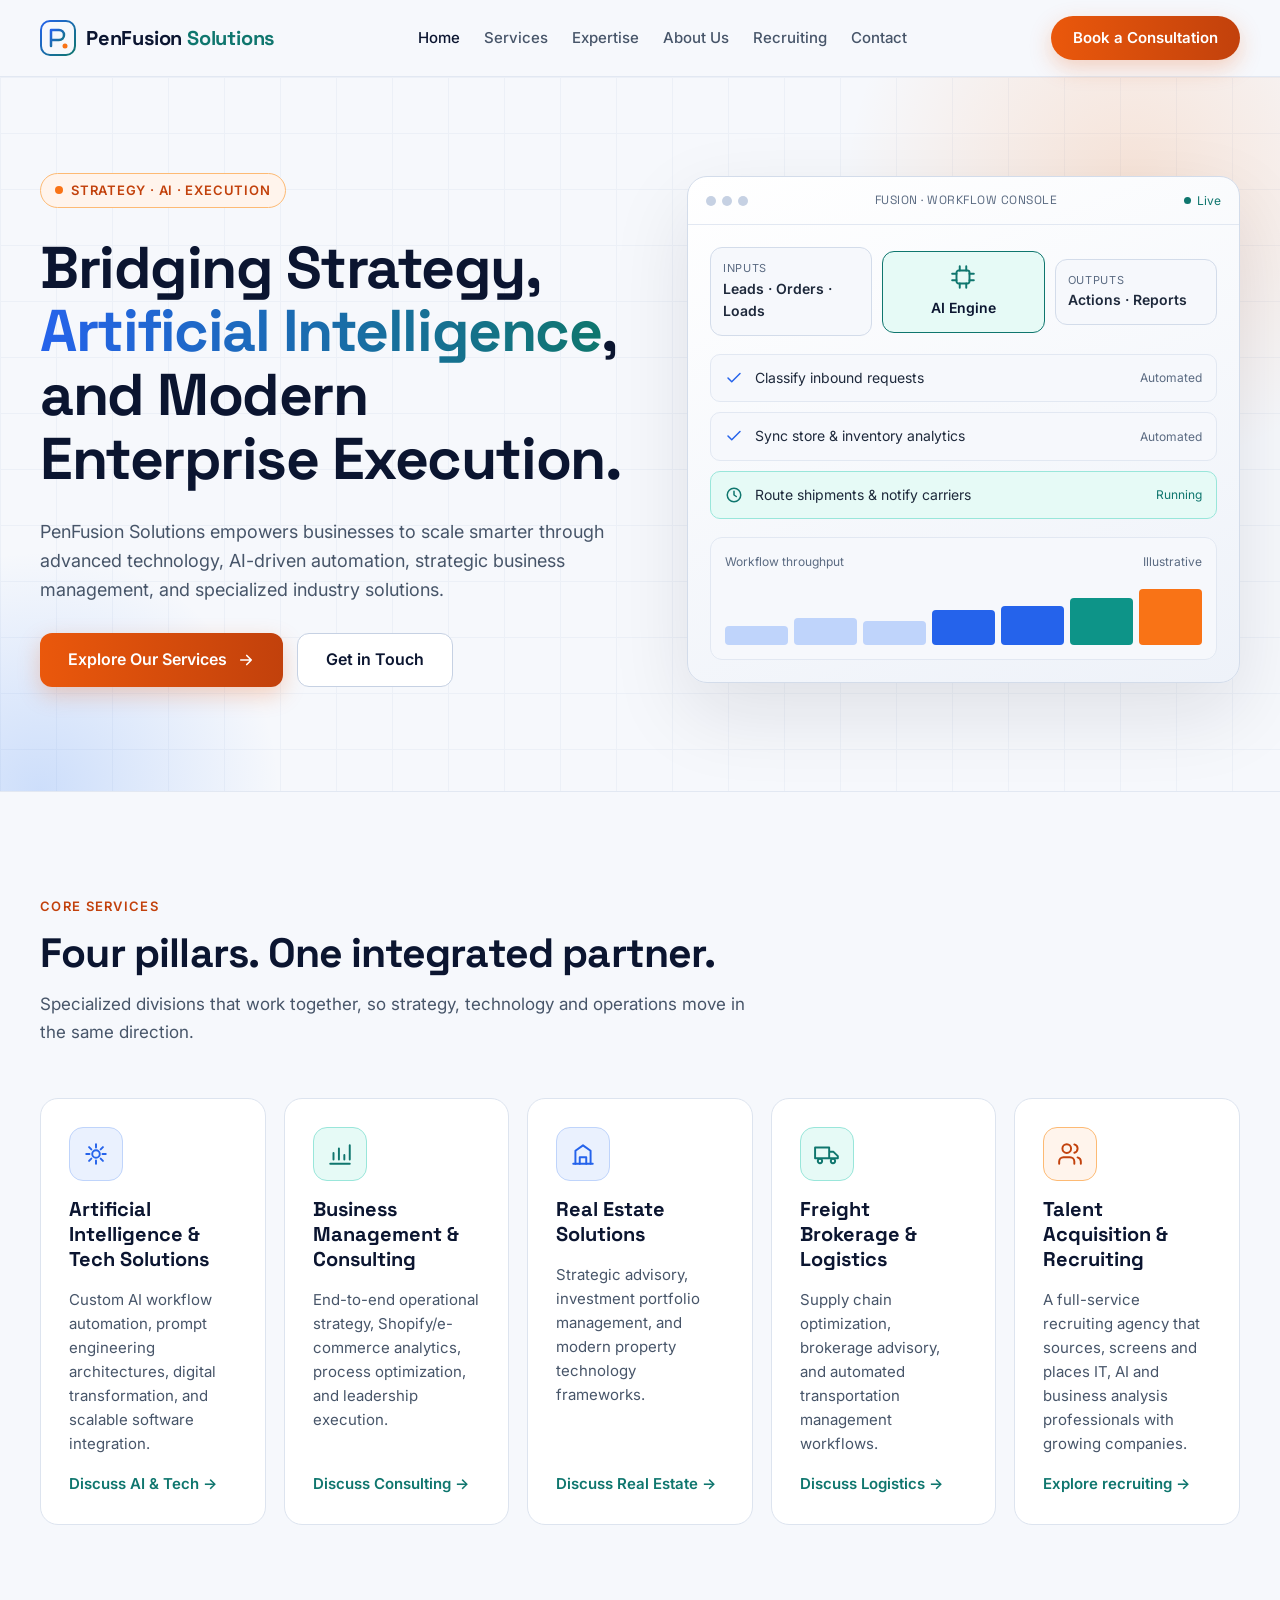
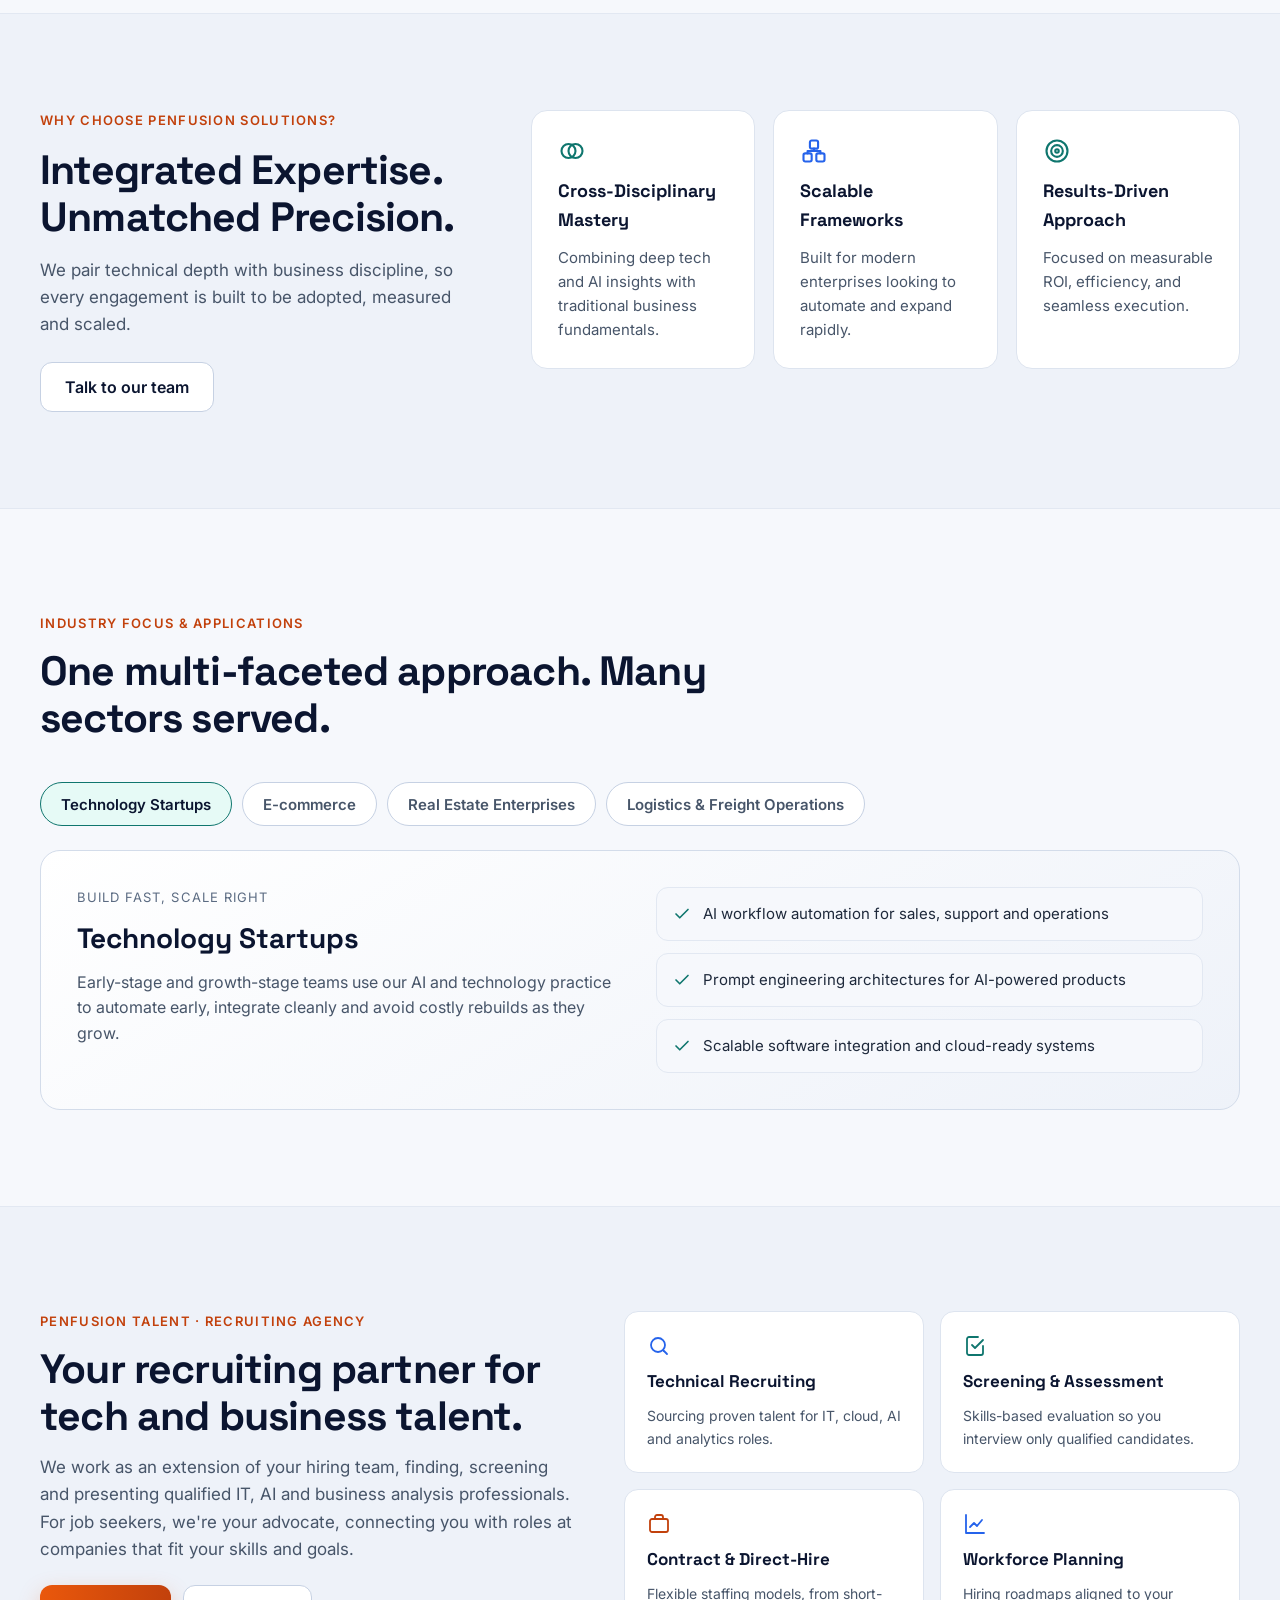
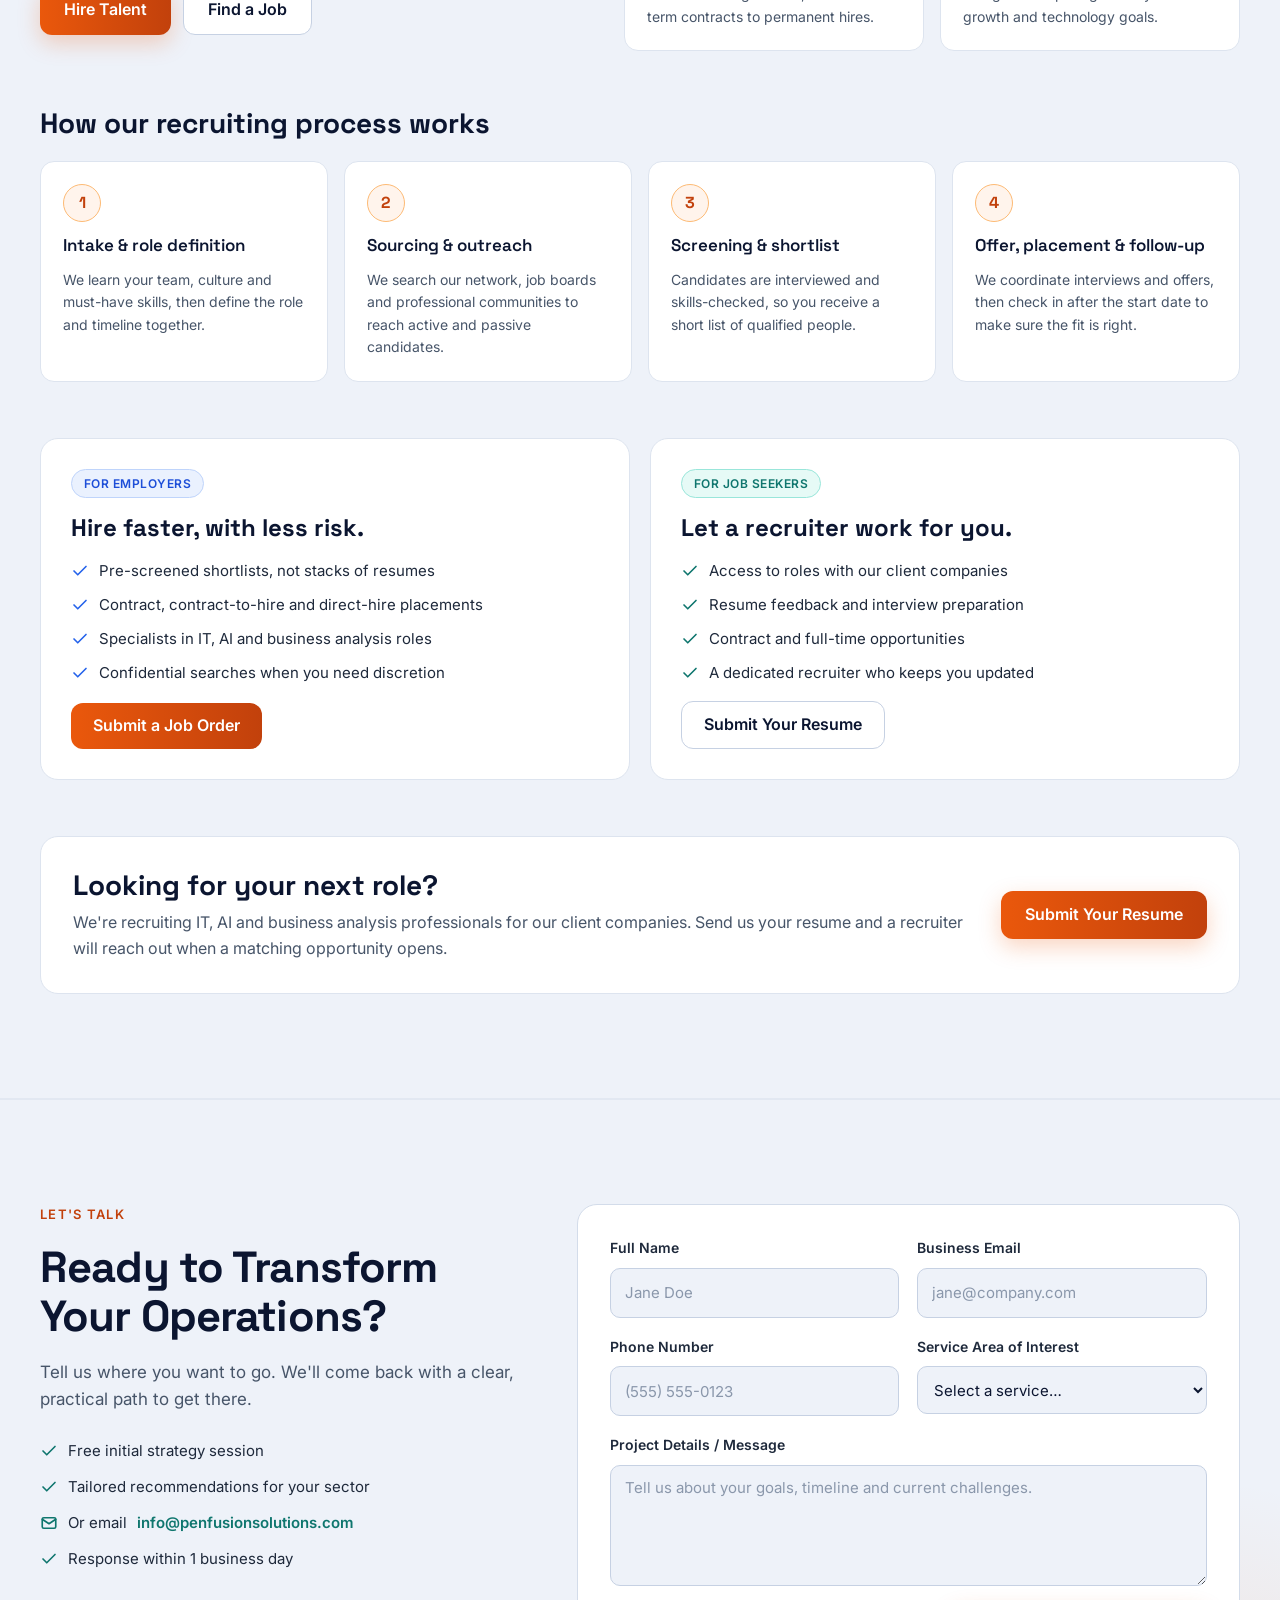
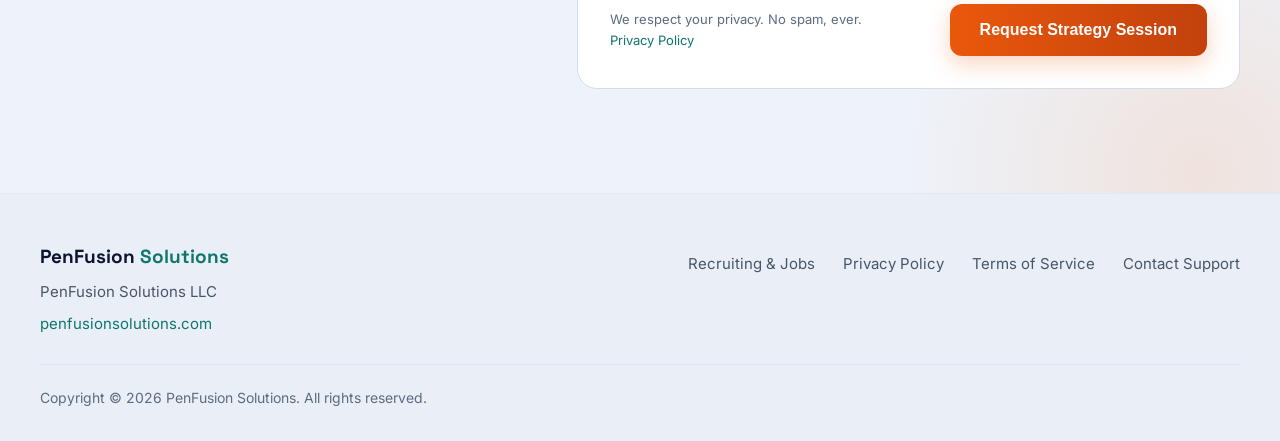
==== commit 4eb25572: "Real content: working contact form, resume CTA, privacy and terms pages" ====
--- a/index.html
+++ b/index.html
@@ -34,7 +34,6 @@
 <a class="pf-nav-link" href="#expertise" style="color: #475569; padding: 10px 0">Expertise</a>
 <a class="pf-nav-link" href="#about" style="color: #475569; padding: 10px 0">About Us</a>
 <a class="pf-nav-link" href="#careers" style="color: #475569; padding: 10px 0">Recruiting</a>
-<a class="pf-nav-link" href="#portal" style="color: #475569; padding: 10px 0">Client Portal</a>
 <a class="pf-nav-link" href="#contact" style="color: #475569; padding: 10px 0">Contact</a>
 </nav>
 <a href="#contact" style="display: inline-flex; align-items: center; min-height: 44px; padding: 0 22px; border-radius: 999px; background: linear-gradient(90deg, #EA580C, #C2410C); color: #FFFFFF; box-shadow: 0 8px 22px rgba(234,88,12,0.25); font-weight: 600; font-size: 15px">Book a Consultation</a>
@@ -225,7 +224,6 @@
 </div>
 </section>
 
-<!-- CLIENT PORTAL STRIP -->
 <!-- TALENT ACQUISITION & CAREERS -->
 <section id="careers" style="background: #EEF2F9; border-top: 1px solid #E2E8F2; border-bottom: 1px solid #E2E8F2">
 <div style="max-width: 1200px; margin: 0 auto; padding: 104px 24px; display: flex; flex-direction: column; gap: 56px">
@@ -313,45 +311,18 @@
 <li style="display: flex; gap: 10px; align-items: flex-start"><svg width="18" height="18" viewBox="0 0 24 24" fill="none" stroke="#0F766E" stroke-width="2.2" stroke-linecap="round" stroke-linejoin="round" aria-hidden="true" style="flex: none; margin-top: 3px"><path d="M20 6 9 17l-5-5"/></svg>Contract and full-time opportunities</li>
 <li style="display: flex; gap: 10px; align-items: flex-start"><svg width="18" height="18" viewBox="0 0 24 24" fill="none" stroke="#0F766E" stroke-width="2.2" stroke-linecap="round" stroke-linejoin="round" aria-hidden="true" style="flex: none; margin-top: 3px"><path d="M20 6 9 17l-5-5"/></svg>A dedicated recruiter who keeps you updated</li>
 </ul>
-<a href="#openings" style="margin-top: auto; align-self: flex-start; display: inline-flex; align-items: center; min-height: 46px; padding: 0 22px; border-radius: 12px; border: 1px solid #C6D1E3; background: #FFFFFF; color: #0B1530; font-weight: 600">Browse Open Roles</a>
-</div>
-</div>
-
-<div id="openings" style="display: flex; flex-direction: column; gap: 24px">
-<div style="display: flex; flex-wrap: wrap; align-items: flex-end; justify-content: space-between; gap: 16px">
-<div style="display: flex; flex-direction: column; gap: 6px">
-<h3 style="margin: 0; font-family: 'Space Grotesk', sans-serif; font-size: 28px; line-height: 1.2; color: #0B1530">Open Roles with Our Clients</h3>
-<p style="margin: 0; color: #475569; font-size: 16px">We're recruiting for these positions on behalf of client companies.</p>
-</div>
-<div id="pf-filters" role="group" aria-label="Filter openings" style="display: flex; flex-wrap: wrap; gap: 8px">
-
-</div>
-</div>
-
-<div id="pf-jobs" style="display: grid; grid-template-columns: repeat(auto-fill, minmax(320px, 1fr)); gap: 20px"></div>
-
-<div style="display: flex; flex-wrap: wrap; align-items: center; justify-content: space-between; gap: 16px; padding: 24px 28px; border-radius: 16px; border: 1px dashed #C6D1E3; background: #FFFFFF">
-<div style="display: flex; flex-direction: column; gap: 4px">
-<span style="font-family: 'Space Grotesk', sans-serif; font-size: 18px; font-weight: 600; color: #0B1530">Don't see the right role?</span>
-<span style="color: #475569; font-size: 15px">Send us your resume and we'll reach out when a matching opportunity opens.</span>
-</div>
-<a href="#contact" style="display: inline-flex; align-items: center; min-height: 46px; padding: 0 22px; border-radius: 12px; border: 1px solid #C6D1E3; background: #FFFFFF; color: #0B1530; font-weight: 600">Submit Your Resume</a>
-</div>
-</div>
-
-</div>
-</section>
-
-<section id="portal" style="max-width: 1200px; margin: 0 auto; padding: 96px 24px">
-<div style="display: flex; flex-wrap: wrap; align-items: center; justify-content: space-between; gap: 20px; padding: 28px 32px; border-radius: 18px; border: 1px solid #DDE4EF; background: #FFFFFF">
-<div style="display: flex; align-items: center; gap: 16px">
-<svg width="30" height="30" viewBox="0 0 24 24" fill="none" stroke="#2563EB" stroke-width="1.8" stroke-linecap="round" stroke-linejoin="round" aria-hidden="true"><rect x="4" y="10" width="16" height="11" rx="2"/><path d="M8 10V7a4 4 0 0 1 8 0v3"/></svg>
-<div>
-<div style="font-family: 'Space Grotesk', sans-serif; font-size: 19px; font-weight: 600; color: #0B1530">Client Portal</div>
-<div style="color: #475569; font-size: 15px">Existing clients: access project updates, deliverables and documents.</div>
-</div>
-</div>
-<a href="#portal" style="display: inline-flex; align-items: center; min-height: 46px; padding: 0 22px; border-radius: 12px; border: 1px solid #C6D1E3; background: #FFFFFF; color: #0B1530; font-weight: 600">Sign in to Portal</a>
+<a href="#openings" style="margin-top: auto; align-self: flex-start; display: inline-flex; align-items: center; min-height: 46px; padding: 0 22px; border-radius: 12px; border: 1px solid #C6D1E3; background: #FFFFFF; color: #0B1530; font-weight: 600">Submit Your Resume</a>
+</div>
+</div>
+
+<div id="openings" style="display: flex; flex-wrap: wrap; align-items: center; justify-content: space-between; gap: 20px; padding: 32px; border-radius: 18px; border: 1px solid #DDE4EF; background: #FFFFFF">
+<div style="flex: 1 1 420px; min-width: 0; display: flex; flex-direction: column; gap: 8px">
+<h3 style="margin: 0; font-family: 'Space Grotesk', sans-serif; font-size: 28px; line-height: 1.2; color: #0B1530">Looking for your next role?</h3>
+<p style="margin: 0; color: #475569; font-size: 16px">We're recruiting IT, AI and business analysis professionals for our client companies. Send us your resume and a recruiter will reach out when a matching opportunity opens.</p>
+</div>
+<a href="#contact" style="display: inline-flex; align-items: center; min-height: 48px; padding: 0 24px; border-radius: 12px; background: linear-gradient(90deg, #EA580C, #C2410C); color: #FFFFFF; font-weight: 600; box-shadow: 0 8px 22px rgba(234,88,12,0.25)">Submit Your Resume</a>
+</div>
+
 </div>
 </section>
 
@@ -366,7 +337,8 @@
 <ul style="margin: 8px 0 0; padding: 0; list-style: none; display: flex; flex-direction: column; gap: 12px; color: #1E293B; font-size: 15px">
 <li style="display: flex; gap: 10px; align-items: center"><svg width="18" height="18" viewBox="0 0 24 24" fill="none" stroke="#0F766E" stroke-width="2.2" stroke-linecap="round" stroke-linejoin="round" aria-hidden="true"><path d="M20 6 9 17l-5-5"/></svg>Free initial strategy session</li>
 <li style="display: flex; gap: 10px; align-items: center"><svg width="18" height="18" viewBox="0 0 24 24" fill="none" stroke="#0F766E" stroke-width="2.2" stroke-linecap="round" stroke-linejoin="round" aria-hidden="true"><path d="M20 6 9 17l-5-5"/></svg>Tailored recommendations for your sector</li>
-<li style="display: flex; gap: 10px; align-items: center"><svg width="18" height="18" viewBox="0 0 24 24" fill="none" stroke="#0F766E" stroke-width="2.2" stroke-linecap="round" stroke-linejoin="round" aria-hidden="true"><path d="M20 6 9 17l-5-5"/></svg>Response within [RESPONSE TIME]</li>
+<li style="display: flex; gap: 10px; align-items: center"><svg width="18" height="18" viewBox="0 0 24 24" fill="none" stroke="#0F766E" stroke-width="2.2" stroke-linecap="round" stroke-linejoin="round" aria-hidden="true"><rect x="3" y="5" width="18" height="14" rx="2"/><path d="m3 7 9 6 9-6"/></svg>Or email <a href="mailto:info@penfusionsolutions.com" style="font-weight: 600">info@penfusionsolutions.com</a></li>
+<li style="display: flex; gap: 10px; align-items: center"><svg width="18" height="18" viewBox="0 0 24 24" fill="none" stroke="#0F766E" stroke-width="2.2" stroke-linecap="round" stroke-linejoin="round" aria-hidden="true"><path d="M20 6 9 17l-5-5"/></svg>Response within 1 business day</li>
 </ul>
 </div>
 
@@ -379,7 +351,10 @@
 <p style="margin: 0; color: #475569">Thank you. A PenFusion strategist will reach out shortly to schedule your session.</p>
 <button type="button" id="pf-reset" style="min-height: 44px; padding: 0 20px; border-radius: 10px; border: 1px solid #C6D1E3; background: #FFFFFF; color: #0B1530; font-weight: 600; font-size: 15px; cursor: pointer">Send another request</button>
 </div>
-<form id="pf-form" style="display: grid; grid-template-columns: repeat(auto-fit, minmax(220px, 1fr)); gap: 18px">
+<form id="pf-form" action="https://formsubmit.co/info@penfusionsolutions.com" method="POST" style="display: grid; grid-template-columns: repeat(auto-fit, minmax(220px, 1fr)); gap: 18px">
+<input type="hidden" name="_subject" value="New website enquiry - PenFusion Solutions">
+<input type="hidden" name="_template" value="table">
+<input type="text" name="_honey" tabindex="-1" autocomplete="off" aria-hidden="true" style="display: none">
 <div style="display: flex; flex-direction: column; gap: 8px">
 <label for="pf-name" style="font-size: 14px; font-weight: 600; color: #1E293B">Full Name</label>
 <input id="pf-name" name="name" type="text" required autocomplete="name" placeholder="Jane Doe" style="min-height: 48px; padding: 0 14px; border-radius: 10px; border: 1px solid #C6D1E3; background: #EEF2F9; color: #0B1530; font-size: 15px">
@@ -410,7 +385,7 @@
 <textarea id="pf-message" name="message" rows="5" placeholder="Tell us about your goals, timeline and current challenges." style="padding: 12px 14px; border-radius: 10px; border: 1px solid #C6D1E3; background: #EEF2F9; color: #0B1530; font-size: 15px; resize: vertical"></textarea>
 </div>
 <div style="grid-column: 1 / -1; display: flex; flex-wrap: wrap; align-items: center; justify-content: space-between; gap: 14px">
-<span style="font-size: 13px; color: #5B6B82">We respect your privacy. No spam, ever.</span>
+<span style="font-size: 13px; color: #5B6B82">We respect your privacy. No spam, ever.<span id="pf-error" role="alert" style="display: block; color: #B91C1C"></span> <a href="privacy.html">Privacy Policy</a></span>
 <button type="submit" style="min-height: 52px; padding: 0 30px; border: 0; border-radius: 12px; background: linear-gradient(90deg, #EA580C, #C2410C); color: #FFFFFF; box-shadow: 0 8px 22px rgba(234,88,12,0.25); font-weight: 700; font-size: 16px; cursor: pointer">Request Strategy Session</button>
 </div>
 </form>
@@ -429,8 +404,8 @@
 </div>
 <nav aria-label="Footer" style="display: flex; flex-wrap: wrap; gap: 8px 28px; font-size: 15px">
 <a href="#careers" style="color: #475569; padding: 10px 0">Recruiting &amp; Jobs</a>
-<a href="#privacy" style="color: #475569; padding: 10px 0">Privacy Policy</a>
-<a href="#terms" style="color: #475569; padding: 10px 0">Terms of Service</a>
+<a href="privacy.html" style="color: #475569; padding: 10px 0">Privacy Policy</a>
+<a href="terms.html" style="color: #475569; padding: 10px 0">Terms of Service</a>
 <a href="#contact" style="color: #475569; padding: 10px 0">Contact Support</a>
 </nav>
 </div>
@@ -468,31 +443,6 @@
         apps: ['Supply chain optimization and lane strategy', 'Freight brokerage advisory and operational setup', 'Automated transportation management workflows']
       }
     ];
-  var jobData = [
-      { cat: 'it', title: 'IT Support Specialist (Tier 2)', type: 'Full-time', location: 'Hybrid · Texas',
-        summary: 'Resolve escalated hardware, software and network issues, manage user accounts and support a growing client base.',
-        skills: ['Windows & macOS', 'Active Directory', 'Microsoft 365', 'Ticketing systems'] },
-      { cat: 'it', title: 'Cloud Systems Administrator', type: 'Full-time', location: 'Remote (US)',
-        summary: 'Deploy, monitor and secure cloud infrastructure, automate routine operations and keep client systems reliable.',
-        skills: ['AWS', 'Linux', 'Terraform', 'Cloud security'] },
-      { cat: 'ai', title: 'AI / Machine Learning Engineer', type: 'Full-time', location: 'Remote (US)',
-        summary: 'Design, train and deploy machine learning models and LLM-powered features into production applications.',
-        skills: ['Python', 'PyTorch', 'LLM APIs', 'MLOps'] },
-      { cat: 'ai', title: 'AI Automation & Prompt Engineer', type: 'Contract', location: 'Remote (US)',
-        summary: 'Build AI workflow automations and prompt architectures that streamline day-to-day business operations for clients.',
-        skills: ['Prompt engineering', 'Workflow automation', 'Python', 'API integration'] },
-      { cat: 'ba', title: 'Business Analyst', type: 'Full-time', location: 'Hybrid · Texas',
-        summary: 'Gather requirements, map processes and translate business needs into clear specifications for technical teams.',
-        skills: ['Requirements gathering', 'Process mapping', 'Jira', 'Agile / Scrum'] },
-      { cat: 'ba', title: 'Data & Reporting Analyst', type: 'Contract-to-hire', location: 'Remote (US)',
-        summary: 'Turn operational and sales data into dashboards and insights that guide leadership decisions.',
-        skills: ['SQL', 'Power BI / Tableau', 'Excel', 'Data storytelling'] }
-    ];
-  var catInfo = {
-      it: { label: 'Information Technology', badge: 'background: #EAF1FE; color: #1D4ED8; border: 1px solid #BFD4FB;' },
-      ai: { label: 'Artificial Intelligence', badge: 'background: #E6FAF6; color: #0F766E; border: 1px solid #99E6DA;' },
-      ba: { label: 'Business Analysis', badge: 'background: #FFF4EC; color: #C2410C; border: 1px solid #FDBA74;' }
-    };
 
   function el(tag, attrs, text) {
     var e = document.createElement(tag);
@@ -501,8 +451,6 @@
     return e;
   }
   var check = '<svg width="18" height="18" viewBox="0 0 24 24" fill="none" stroke="#0F766E" stroke-width="2.2" stroke-linecap="round" stroke-linejoin="round" aria-hidden="true" style="flex: none; margin-top: 3px"><path d="M20 6 9 17l-5-5"/></svg>';
-  var pin = '<svg width="16" height="16" viewBox="0 0 24 24" fill="none" stroke="currentColor" stroke-width="2" stroke-linecap="round" stroke-linejoin="round" aria-hidden="true"><path d="M12 21s-7-6.2-7-11a7 7 0 0 1 14 0c0 4.8-7 11-7 11z"/><circle cx="12" cy="10" r="2.5"/></svg>';
-  var arrow = '<svg width="16" height="16" viewBox="0 0 24 24" fill="none" stroke="currentColor" stroke-width="2.2" stroke-linecap="round" stroke-linejoin="round" aria-hidden="true"><path d="M5 12h14M13 6l6 6-6 6"/></svg>';
 
   // Industry tabs
   var tabBase = 'min-height: 44px; padding: 0 20px; border-radius: 999px; font-size: 15px; font-weight: 600; cursor: pointer; font-family: inherit; ';
@@ -534,57 +482,31 @@
   });
   showIndustry(0);
 
-  // Job filters and cards
-  var badgeBase = 'display: inline-flex; padding: 4px 10px; border-radius: 999px; font-size: 12px; font-weight: 600; letter-spacing: 0.02em; ';
-  var fBase = 'min-height: 44px; padding: 0 18px; border-radius: 999px; font-size: 14px; font-weight: 600; cursor: pointer; font-family: inherit; ';
-  var fOn = 'border: 1px solid #EA580C; background: #FFF4EC; color: #9A3412;';
-  var fOff = 'border: 1px solid #C6D1E3; background: #FFFFFF; color: #475569;';
-  var filters = [{ id: 'all', label: 'All roles' }, { id: 'it', label: 'IT' }, { id: 'ai', label: 'AI' }, { id: 'ba', label: 'Business Analysis' }];
-  var fWrap = document.getElementById('pf-filters');
-  var jobsWrap = document.getElementById('pf-jobs');
-  function showJobs(fid) {
-    jobsWrap.innerHTML = '';
-    jobData.filter(function (j) { return fid === 'all' || j.cat === fid; }).forEach(function (j) {
-      var c = catInfo[j.cat];
-      var art = el('article', { 'class': 'pf-card', style: 'display: flex; flex-direction: column; gap: 14px; padding: 26px; border: 1px solid #DDE4EF; border-radius: 16px; background: #FFFFFF' });
-      var top = el('div', { style: 'display: flex; flex-wrap: wrap; align-items: center; justify-content: space-between; gap: 8px' });
-      top.appendChild(el('span', { style: badgeBase + c.badge }, c.label));
-      top.appendChild(el('span', { style: 'font-size: 13px; font-weight: 600; color: #5B6B82' }, j.type));
-      art.appendChild(top);
-      art.appendChild(el('h4', { style: "margin: 0; font-family: 'Space Grotesk', sans-serif; font-size: 20px; line-height: 1.25; color: #0B1530" }, j.title));
-      var loc = el('div', { style: 'display: flex; align-items: center; gap: 6px; font-size: 14px; color: #5B6B82' });
-      loc.innerHTML = pin;
-      loc.appendChild(el('span', {}, j.location));
-      art.appendChild(loc);
-      art.appendChild(el('p', { style: 'margin: 0; font-size: 15px; color: #475569' }, j.summary));
-      var sk = el('ul', { 'aria-label': 'Key skills', style: 'margin: 0; padding: 0; list-style: none; display: flex; flex-wrap: wrap; gap: 8px' });
-      j.skills.forEach(function (s) { sk.appendChild(el('li', { style: 'padding: 4px 10px; border-radius: 999px; background: #F1F4F9; border: 1px solid #E2E8F2; font-size: 13px; color: #334155' }, s)); });
-      art.appendChild(sk);
-      var foot = el('div', { style: 'margin-top: auto; padding-top: 6px' });
-      var a = el('a', { href: '#contact', style: 'display: inline-flex; align-items: center; gap: 8px; min-height: 44px; padding: 0 20px; border-radius: 10px; background: linear-gradient(90deg, #EA580C, #C2410C); color: #FFFFFF; font-weight: 600; font-size: 15px' });
-      a.innerHTML = 'Apply Now ' + arrow;
-      foot.appendChild(a);
-      art.appendChild(foot);
-      jobsWrap.appendChild(art);
-    });
-    Array.prototype.forEach.call(fWrap.children, function (b) {
-      var on = b.dataset.id === fid;
-      b.setAttribute('aria-pressed', on ? 'true' : 'false');
-      b.setAttribute('style', fBase + (on ? fOn : fOff));
-    });
-  }
-  filters.forEach(function (f) {
-    var n = f.id === 'all' ? jobData.length : jobData.filter(function (j) { return j.cat === f.id; }).length;
-    var b = el('button', { type: 'button', 'data-id': f.id }, f.label + ' (' + n + ')');
-    b.addEventListener('click', function () { showJobs(f.id); });
-    fWrap.appendChild(b);
-  });
-  showJobs('all');
-
-  // Contact form (preview only: shows a confirmation, sends nothing yet)
+  // Contact form: send to FORM_EMAIL through FormSubmit's AJAX endpoint
   var form = document.getElementById('pf-form');
   var done = document.getElementById('pf-done');
-  form.addEventListener('submit', function (e) { e.preventDefault(); form.hidden = true; done.hidden = false; });
+  var err = document.getElementById('pf-error');
+  var btn = form.querySelector('button[type=submit]');
+  var btnText = btn.textContent;
+  form.addEventListener('submit', function (e) {
+    e.preventDefault();
+    err.textContent = '';
+    btn.disabled = true;
+    btn.textContent = 'Sending...';
+    fetch(form.action.replace('formsubmit.co/', 'formsubmit.co/ajax/'), {
+      method: 'POST',
+      headers: { 'Accept': 'application/json' },
+      body: new FormData(form)
+    }).then(function (r) { return r.json().then(function (d) { return { ok: r.ok, d: d }; }); })
+      .then(function (res) {
+        if (!res.ok || String(res.d.success) !== 'true') throw new Error(res.d.message || 'send failed');
+        form.hidden = true; done.hidden = false;
+      })
+      .catch(function () {
+        err.textContent = 'Sorry, your message could not be sent. Please email info@penfusionsolutions.com directly.';
+      })
+      .then(function () { btn.disabled = false; btn.textContent = btnText; });
+  });
   document.getElementById('pf-reset').addEventListener('click', function () { form.reset(); done.hidden = true; form.hidden = false; });
 })();
 </script>
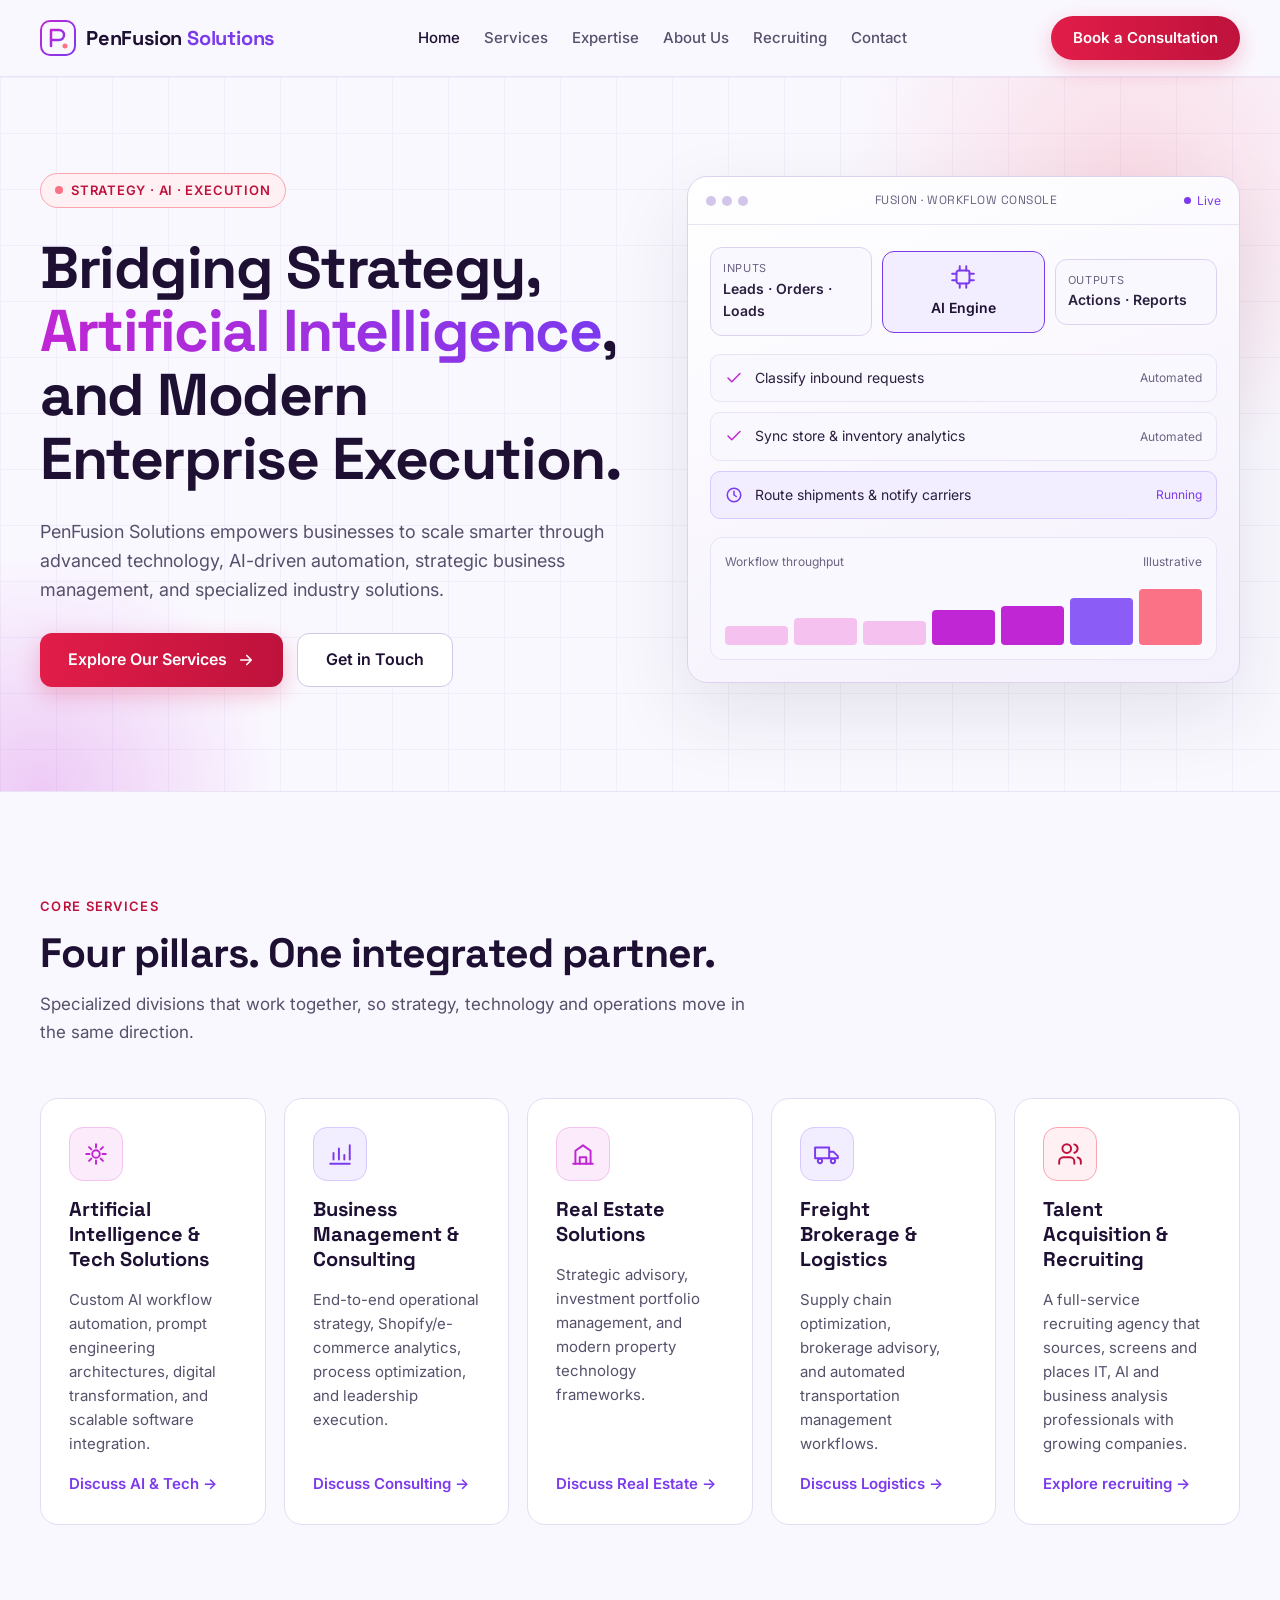
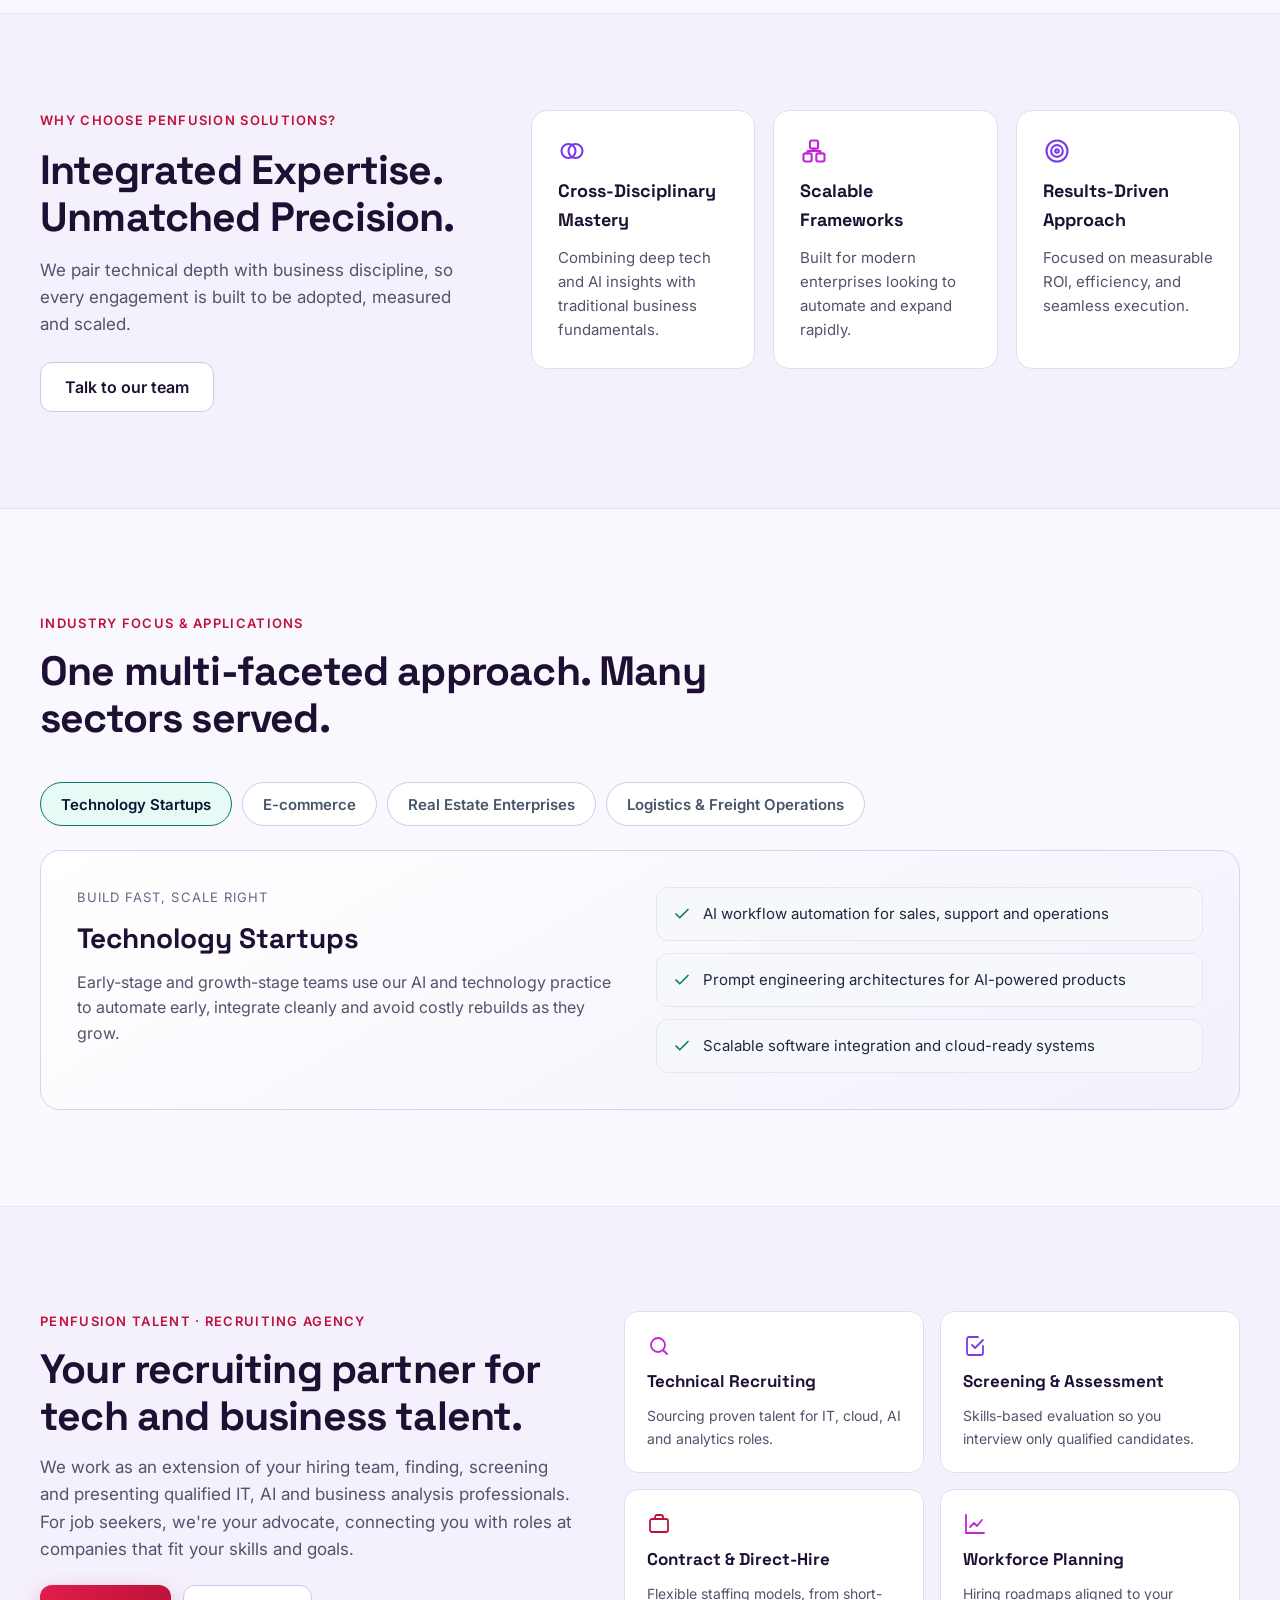
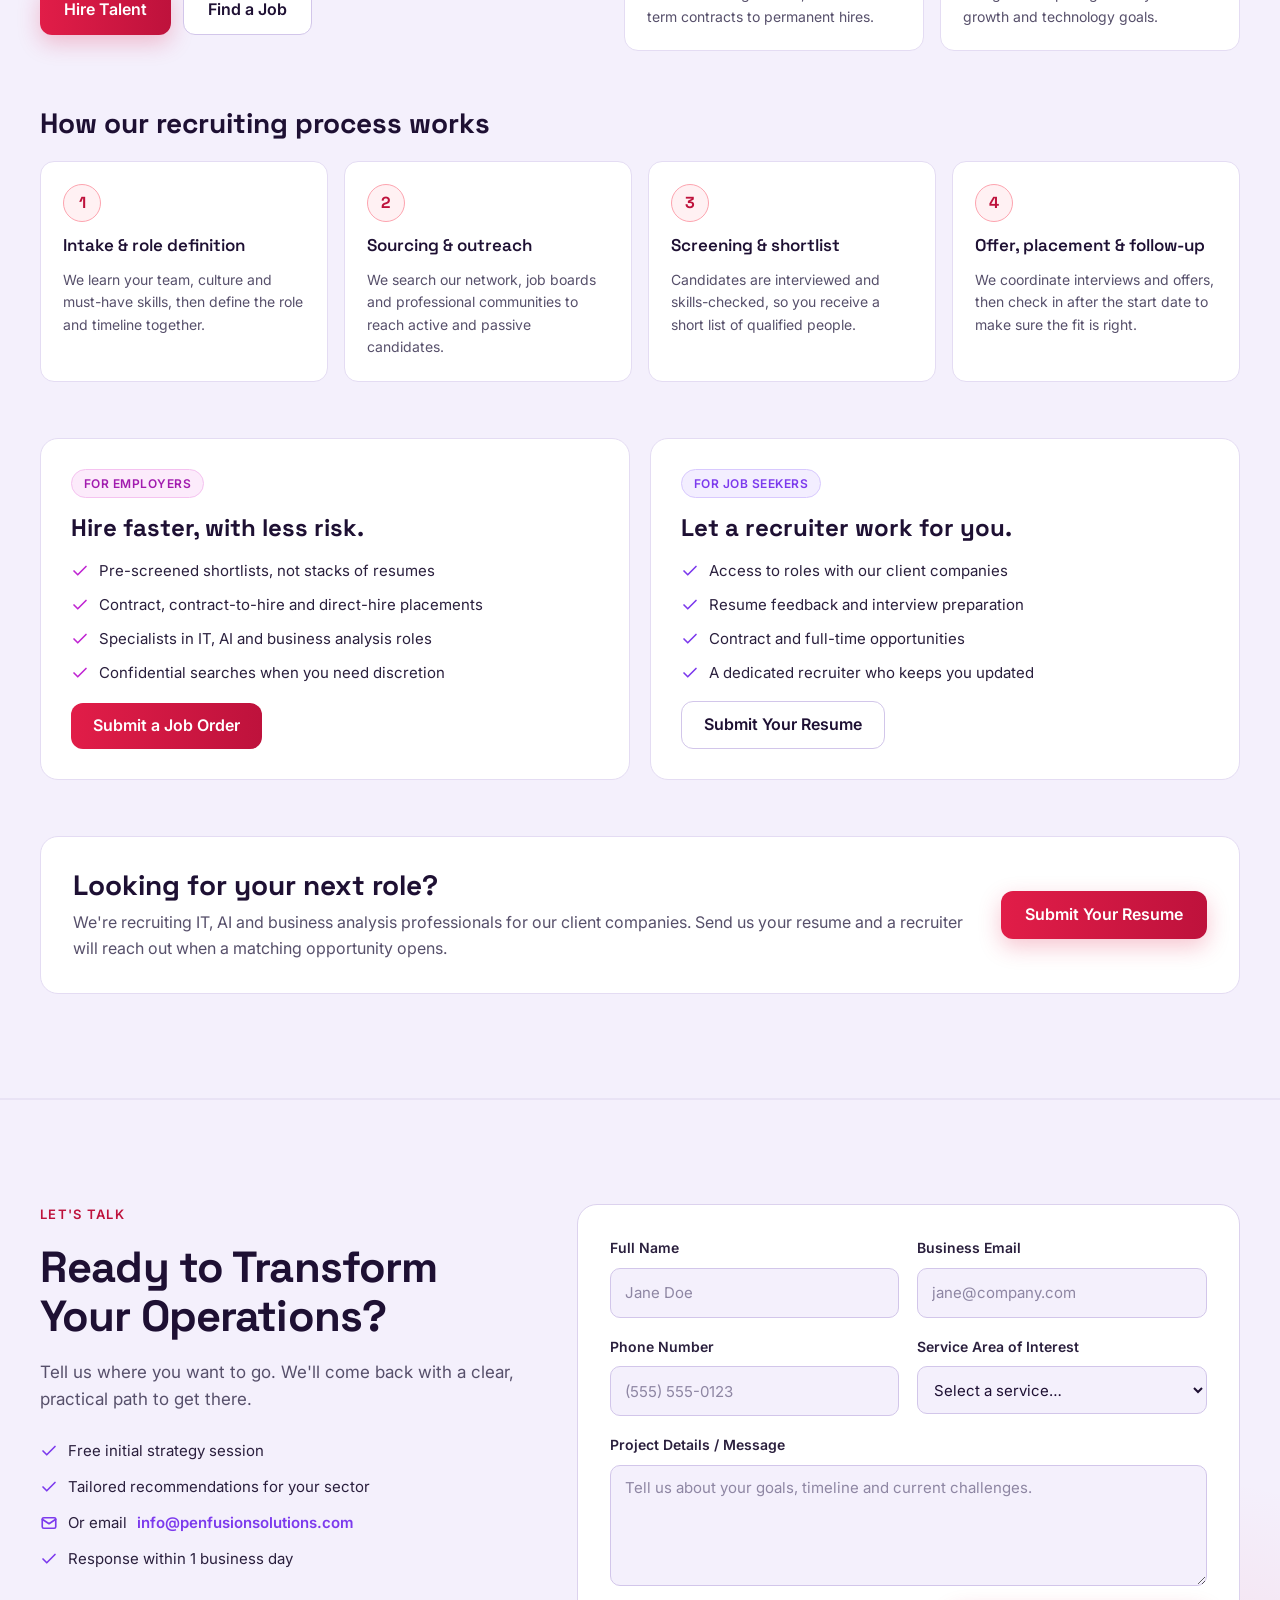
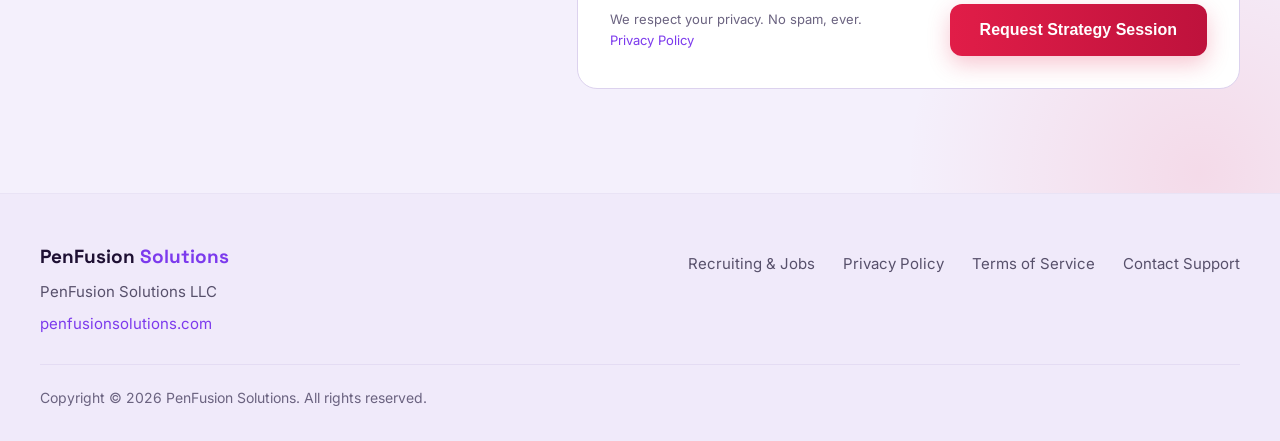
==== commit 99fbd479: "Electric Violet color scheme (plum, violet, fuchsia, rose)" ====
--- a/index.html
+++ b/index.html
@@ -8,108 +8,108 @@
 <link rel="preconnect" href="https://fonts.googleapis.com">
 <link href="https://fonts.googleapis.com/css2?family=Space+Grotesk:wght@500;600;700&amp;family=Inter:wght@400;500;600&amp;display=swap" rel="stylesheet">
 <style>
-body{margin:0;background:#F6F8FC}
-a{color:#0F766E;text-decoration:none}a:hover{color:#115E59}
+body{margin:0;background:#FAF8FF}
+a{color:#7C3AED;text-decoration:none}a:hover{color:#6D28D9}
 input,select,textarea{font-family:inherit}
-input::placeholder,textarea::placeholder{color:#8A97AB}
-input:focus,select:focus,textarea:focus{outline:2px solid #0F766E;outline-offset:1px}
-.pf-nav-link:hover{color:#0B1530}
-.pf-card:hover{border-color:#F97316}
+input::placeholder,textarea::placeholder{color:#8E86A3}
+input:focus,select:focus,textarea:focus{outline:2px solid #7C3AED;outline-offset:1px}
+.pf-nav-link:hover{color:#1E1033}
+.pf-card:hover{border-color:#FB7185}
 </style>
 <style>[hidden]{display:none !important}html{scroll-behavior:smooth}section[id]{scroll-margin-top:80px}</style>
 </head>
 <body>
-<div style="width: 100%; min-height: 100vh; background: #F6F8FC; color: #1E293B; font-family: 'Inter', system-ui, sans-serif; font-size: 16px; line-height: 1.6">
+<div style="width: 100%; min-height: 100vh; background: #FAF8FF; color: #2A1F3D; font-family: 'Inter', system-ui, sans-serif; font-size: 16px; line-height: 1.6">
 
 <!-- HEADER -->
-<header style="position: sticky; top: 0; z-index: 10; background: rgba(246,248,252,0.92); border-bottom: 1px solid #E2E8F2; backdrop-filter: blur(10px)">
+<header style="position: sticky; top: 0; z-index: 10; background: rgba(250,248,255,0.92); border-bottom: 1px solid #E9E3F5; backdrop-filter: blur(10px)">
 <div style="max-width: 1200px; margin: 0 auto; padding: 16px 24px; display: flex; flex-wrap: wrap; align-items: center; justify-content: space-between; gap: 16px">
-<a href="#home" style="display: flex; align-items: center; gap: 10px; color: #0B1530">
-<svg width="36" height="36" viewBox="0 0 36 36" aria-hidden="true"><defs><linearGradient id="pfg" x1="0" y1="0" x2="1" y2="1"><stop offset="0" stop-color="#2563EB"/><stop offset="1" stop-color="#0F766E"/></linearGradient></defs><rect x="1" y="1" width="34" height="34" rx="9" fill="none" stroke="url(#pfg)" stroke-width="2"/><path d="M11 26V10h8a5 5 0 0 1 0 10h-8" fill="none" stroke="url(#pfg)" stroke-width="2.5" stroke-linecap="round" stroke-linejoin="round"/><circle cx="25" cy="26" r="2.5" fill="#F97316"/></svg>
-<span style="font-family: 'Space Grotesk', sans-serif; font-weight: 700; font-size: 20px; letter-spacing: -0.01em">PenFusion<span style="color: #0F766E"> Solutions</span></span>
+<a href="#home" style="display: flex; align-items: center; gap: 10px; color: #1E1033">
+<svg width="36" height="36" viewBox="0 0 36 36" aria-hidden="true"><defs><linearGradient id="pfg" x1="0" y1="0" x2="1" y2="1"><stop offset="0" stop-color="#C026D3"/><stop offset="1" stop-color="#7C3AED"/></linearGradient></defs><rect x="1" y="1" width="34" height="34" rx="9" fill="none" stroke="url(#pfg)" stroke-width="2"/><path d="M11 26V10h8a5 5 0 0 1 0 10h-8" fill="none" stroke="url(#pfg)" stroke-width="2.5" stroke-linecap="round" stroke-linejoin="round"/><circle cx="25" cy="26" r="2.5" fill="#FB7185"/></svg>
+<span style="font-family: 'Space Grotesk', sans-serif; font-weight: 700; font-size: 20px; letter-spacing: -0.01em">PenFusion<span style="color: #7C3AED"> Solutions</span></span>
 </a>
 <nav aria-label="Primary" style="display: flex; flex-wrap: wrap; align-items: center; gap: 4px 24px; font-size: 15px; font-weight: 500">
-<a class="pf-nav-link" href="#home" style="color: #0B1530; padding: 10px 0">Home</a>
-<a class="pf-nav-link" href="#services" style="color: #475569; padding: 10px 0">Services</a>
-<a class="pf-nav-link" href="#expertise" style="color: #475569; padding: 10px 0">Expertise</a>
-<a class="pf-nav-link" href="#about" style="color: #475569; padding: 10px 0">About Us</a>
-<a class="pf-nav-link" href="#careers" style="color: #475569; padding: 10px 0">Recruiting</a>
-<a class="pf-nav-link" href="#contact" style="color: #475569; padding: 10px 0">Contact</a>
+<a class="pf-nav-link" href="#home" style="color: #1E1033; padding: 10px 0">Home</a>
+<a class="pf-nav-link" href="#services" style="color: #57506B; padding: 10px 0">Services</a>
+<a class="pf-nav-link" href="#expertise" style="color: #57506B; padding: 10px 0">Expertise</a>
+<a class="pf-nav-link" href="#about" style="color: #57506B; padding: 10px 0">About Us</a>
+<a class="pf-nav-link" href="#careers" style="color: #57506B; padding: 10px 0">Recruiting</a>
+<a class="pf-nav-link" href="#contact" style="color: #57506B; padding: 10px 0">Contact</a>
 </nav>
-<a href="#contact" style="display: inline-flex; align-items: center; min-height: 44px; padding: 0 22px; border-radius: 999px; background: linear-gradient(90deg, #EA580C, #C2410C); color: #FFFFFF; box-shadow: 0 8px 22px rgba(234,88,12,0.25); font-weight: 600; font-size: 15px">Book a Consultation</a>
+<a href="#contact" style="display: inline-flex; align-items: center; min-height: 44px; padding: 0 22px; border-radius: 999px; background: linear-gradient(90deg, #E11D48, #BE123C); color: #FFFFFF; box-shadow: 0 8px 22px rgba(225,29,72,0.25); font-weight: 600; font-size: 15px">Book a Consultation</a>
 </div>
 </header>
 
 <!-- HERO -->
-<section id="home" style="position: relative; overflow: hidden; border-bottom: 1px solid #E2E8F2">
-<div aria-hidden="true" style="position: absolute; inset: 0; background-image: linear-gradient(#E6ECF5 1px, transparent 1px), linear-gradient(90deg, #E6ECF5 1px, transparent 1px); background-size: 56px 56px; opacity: 0.6"></div>
-<div aria-hidden="true" style="position: absolute; width: 620px; height: 620px; right: -160px; top: -200px; border-radius: 50%; background: radial-gradient(circle, rgba(249,115,22,0.16), rgba(246,248,252,0) 65%)"></div>
-<div aria-hidden="true" style="position: absolute; width: 520px; height: 520px; left: -220px; bottom: -260px; border-radius: 50%; background: radial-gradient(circle, rgba(59,130,246,0.22), rgba(246,248,252,0) 65%)"></div>
+<section id="home" style="position: relative; overflow: hidden; border-bottom: 1px solid #E9E3F5">
+<div aria-hidden="true" style="position: absolute; inset: 0; background-image: linear-gradient(#EDE7F8 1px, transparent 1px), linear-gradient(90deg, #EDE7F8 1px, transparent 1px); background-size: 56px 56px; opacity: 0.6"></div>
+<div aria-hidden="true" style="position: absolute; width: 620px; height: 620px; right: -160px; top: -200px; border-radius: 50%; background: radial-gradient(circle, rgba(244,63,94,0.16), rgba(250,248,255,0) 65%)"></div>
+<div aria-hidden="true" style="position: absolute; width: 520px; height: 520px; left: -220px; bottom: -260px; border-radius: 50%; background: radial-gradient(circle, rgba(192,38,211,0.22), rgba(250,248,255,0) 65%)"></div>
 
 <div style="position: relative; max-width: 1200px; margin: 0 auto; padding: 96px 24px 104px; display: flex; flex-wrap: wrap; align-items: center; gap: 56px">
 <div style="flex: 1 1 480px; min-width: 0; display: flex; flex-direction: column; gap: 28px">
-<div style="display: inline-flex; align-self: flex-start; align-items: center; gap: 8px; padding: 6px 14px; border: 1px solid #FDBA74; border-radius: 999px; background: #FFF4EC; color: #C2410C; font-size: 13px; font-weight: 600; letter-spacing: 0.06em; text-transform: uppercase">
-<span style="width: 8px; height: 8px; border-radius: 50%; background: #F97316"></span>
+<div style="display: inline-flex; align-self: flex-start; align-items: center; gap: 8px; padding: 6px 14px; border: 1px solid #FDA4AF; border-radius: 999px; background: #FFF1F3; color: #BE123C; font-size: 13px; font-weight: 600; letter-spacing: 0.06em; text-transform: uppercase">
+<span style="width: 8px; height: 8px; border-radius: 50%; background: #FB7185"></span>
 Strategy · AI · Execution
 </div>
-<h1 style="margin: 0; font-family: 'Space Grotesk', sans-serif; font-weight: 700; font-size: clamp(2.4rem, 4.6vw, 3.9rem); line-height: 1.08; letter-spacing: -0.025em; color: #0B1530">Bridging Strategy, <span style="background: linear-gradient(90deg, #2563EB, #0F766E); -webkit-background-clip: text; background-clip: text; color: transparent">Artificial Intelligence</span>, and Modern Enterprise Execution.</h1>
-<p style="margin: 0; max-width: 580px; font-size: 18px; color: #475569">PenFusion Solutions empowers businesses to scale smarter through advanced technology, AI-driven automation, strategic business management, and specialized industry solutions.</p>
+<h1 style="margin: 0; font-family: 'Space Grotesk', sans-serif; font-weight: 700; font-size: clamp(2.4rem, 4.6vw, 3.9rem); line-height: 1.08; letter-spacing: -0.025em; color: #1E1033">Bridging Strategy, <span style="background: linear-gradient(90deg, #C026D3, #7C3AED); -webkit-background-clip: text; background-clip: text; color: transparent">Artificial Intelligence</span>, and Modern Enterprise Execution.</h1>
+<p style="margin: 0; max-width: 580px; font-size: 18px; color: #57506B">PenFusion Solutions empowers businesses to scale smarter through advanced technology, AI-driven automation, strategic business management, and specialized industry solutions.</p>
 <div style="display: flex; flex-wrap: wrap; gap: 14px">
-<a href="#services" style="display: inline-flex; align-items: center; gap: 10px; min-height: 52px; padding: 0 28px; border-radius: 12px; background: linear-gradient(90deg, #EA580C, #C2410C); color: #FFFFFF; box-shadow: 0 8px 22px rgba(234,88,12,0.25); font-weight: 600; font-size: 16px">Explore Our Services
+<a href="#services" style="display: inline-flex; align-items: center; gap: 10px; min-height: 52px; padding: 0 28px; border-radius: 12px; background: linear-gradient(90deg, #E11D48, #BE123C); color: #FFFFFF; box-shadow: 0 8px 22px rgba(225,29,72,0.25); font-weight: 600; font-size: 16px">Explore Our Services
 <svg width="18" height="18" viewBox="0 0 24 24" fill="none" stroke="currentColor" stroke-width="2.2" stroke-linecap="round" stroke-linejoin="round" aria-hidden="true"><path d="M5 12h14M13 6l6 6-6 6"/></svg></a>
-<a href="#contact" style="display: inline-flex; align-items: center; min-height: 52px; padding: 0 28px; border-radius: 12px; border: 1px solid #C6D1E3; background: #FFFFFF; color: #0B1530; font-weight: 600; font-size: 16px">Get in Touch</a>
+<a href="#contact" style="display: inline-flex; align-items: center; min-height: 52px; padding: 0 28px; border-radius: 12px; border: 1px solid #D2C6EA; background: #FFFFFF; color: #1E1033; font-weight: 600; font-size: 16px">Get in Touch</a>
 </div>
 </div>
 
 <!-- Dashboard mockup -->
-<div role="img" aria-label="Illustration of an AI workflow dashboard connecting intake, an AI engine and automated outputs" style="flex: 1 1 440px; min-width: 0; border: 1px solid #D3DCEA; border-radius: 20px; background: linear-gradient(160deg, #FFFFFF, #EEF2F9); box-shadow: 0 30px 80px rgba(15,23,42,0.10); overflow: hidden">
-<div style="display: flex; align-items: center; justify-content: space-between; padding: 14px 18px; border-bottom: 1px solid #E2E8F2">
-<div style="display: flex; gap: 6px"><span style="width: 10px; height: 10px; border-radius: 50%; background: #C6D1E3"></span><span style="width: 10px; height: 10px; border-radius: 50%; background: #C6D1E3"></span><span style="width: 10px; height: 10px; border-radius: 50%; background: #C6D1E3"></span></div>
-<span style="font-size: 12px; color: #5B6B82; font-family: 'Space Grotesk', sans-serif; letter-spacing: 0.04em">FUSION · WORKFLOW CONSOLE</span>
-<span style="display: inline-flex; align-items: center; gap: 6px; font-size: 12px; color: #0F766E"><span style="width: 7px; height: 7px; border-radius: 50%; background: #0F766E"></span>Live</span>
+<div role="img" aria-label="Illustration of an AI workflow dashboard connecting intake, an AI engine and automated outputs" style="flex: 1 1 440px; min-width: 0; border: 1px solid #DCD2EE; border-radius: 20px; background: linear-gradient(160deg, #FFFFFF, #F4F0FC); box-shadow: 0 30px 80px rgba(15,23,42,0.10); overflow: hidden">
+<div style="display: flex; align-items: center; justify-content: space-between; padding: 14px 18px; border-bottom: 1px solid #E9E3F5">
+<div style="display: flex; gap: 6px"><span style="width: 10px; height: 10px; border-radius: 50%; background: #D2C6EA"></span><span style="width: 10px; height: 10px; border-radius: 50%; background: #D2C6EA"></span><span style="width: 10px; height: 10px; border-radius: 50%; background: #D2C6EA"></span></div>
+<span style="font-size: 12px; color: #6B6380; font-family: 'Space Grotesk', sans-serif; letter-spacing: 0.04em">FUSION · WORKFLOW CONSOLE</span>
+<span style="display: inline-flex; align-items: center; gap: 6px; font-size: 12px; color: #7C3AED"><span style="width: 7px; height: 7px; border-radius: 50%; background: #7C3AED"></span>Live</span>
 </div>
 <div style="padding: 22px; display: flex; flex-direction: column; gap: 18px">
 <div style="display: grid; grid-template-columns: repeat(3, minmax(0, 1fr)); gap: 10px; align-items: center">
-<div style="padding: 12px; border: 1px solid #D3DCEA; border-radius: 12px; background: #F6F8FC">
-<div style="font-size: 11px; color: #5B6B82; text-transform: uppercase; letter-spacing: 0.06em">Inputs</div>
-<div style="font-size: 14px; font-weight: 600; color: #1E293B">Leads · Orders · Loads</div>
-</div>
-<div style="padding: 12px; border: 1px solid #0F766E; border-radius: 12px; background: #E6FAF6; text-align: center">
-<svg width="26" height="26" viewBox="0 0 24 24" fill="none" stroke="#0F766E" stroke-width="1.8" stroke-linecap="round" stroke-linejoin="round" aria-hidden="true"><rect x="6" y="6" width="12" height="12" rx="2"/><path d="M9 2v4M15 2v4M9 18v4M15 18v4M2 9h4M2 15h4M18 9h4M18 15h4"/></svg>
-<div style="font-size: 14px; font-weight: 600; color: #0B1530">AI Engine</div>
-</div>
-<div style="padding: 12px; border: 1px solid #D3DCEA; border-radius: 12px; background: #F6F8FC">
-<div style="font-size: 11px; color: #5B6B82; text-transform: uppercase; letter-spacing: 0.06em">Outputs</div>
-<div style="font-size: 14px; font-weight: 600; color: #1E293B">Actions · Reports</div>
+<div style="padding: 12px; border: 1px solid #DCD2EE; border-radius: 12px; background: #FAF8FF">
+<div style="font-size: 11px; color: #6B6380; text-transform: uppercase; letter-spacing: 0.06em">Inputs</div>
+<div style="font-size: 14px; font-weight: 600; color: #2A1F3D">Leads · Orders · Loads</div>
+</div>
+<div style="padding: 12px; border: 1px solid #7C3AED; border-radius: 12px; background: #F3EEFF; text-align: center">
+<svg width="26" height="26" viewBox="0 0 24 24" fill="none" stroke="#7C3AED" stroke-width="1.8" stroke-linecap="round" stroke-linejoin="round" aria-hidden="true"><rect x="6" y="6" width="12" height="12" rx="2"/><path d="M9 2v4M15 2v4M9 18v4M15 18v4M2 9h4M2 15h4M18 9h4M18 15h4"/></svg>
+<div style="font-size: 14px; font-weight: 600; color: #1E1033">AI Engine</div>
+</div>
+<div style="padding: 12px; border: 1px solid #DCD2EE; border-radius: 12px; background: #FAF8FF">
+<div style="font-size: 11px; color: #6B6380; text-transform: uppercase; letter-spacing: 0.06em">Outputs</div>
+<div style="font-size: 14px; font-weight: 600; color: #2A1F3D">Actions · Reports</div>
 </div>
 </div>
 <div style="display: flex; flex-direction: column; gap: 10px">
-<div style="display: flex; align-items: center; gap: 12px; padding: 12px 14px; border-radius: 10px; background: #F6F8FC; border: 1px solid #E2E8F2">
-<svg width="18" height="18" viewBox="0 0 24 24" fill="none" stroke="#2563EB" stroke-width="2" stroke-linecap="round" stroke-linejoin="round" aria-hidden="true"><path d="M20 6 9 17l-5-5"/></svg>
-<span style="flex: 1; font-size: 14px; color: #1E293B">Classify inbound requests</span>
-<span style="font-size: 12px; color: #5B6B82">Automated</span>
-</div>
-<div style="display: flex; align-items: center; gap: 12px; padding: 12px 14px; border-radius: 10px; background: #F6F8FC; border: 1px solid #E2E8F2">
-<svg width="18" height="18" viewBox="0 0 24 24" fill="none" stroke="#2563EB" stroke-width="2" stroke-linecap="round" stroke-linejoin="round" aria-hidden="true"><path d="M20 6 9 17l-5-5"/></svg>
-<span style="flex: 1; font-size: 14px; color: #1E293B">Sync store &amp; inventory analytics</span>
-<span style="font-size: 12px; color: #5B6B82">Automated</span>
-</div>
-<div style="display: flex; align-items: center; gap: 12px; padding: 12px 14px; border-radius: 10px; background: #E6FAF6; border: 1px solid #99E6DA">
-<svg width="18" height="18" viewBox="0 0 24 24" fill="none" stroke="#0F766E" stroke-width="2" stroke-linecap="round" stroke-linejoin="round" aria-hidden="true"><circle cx="12" cy="12" r="9"/><path d="M12 7v5l3 2"/></svg>
-<span style="flex: 1; font-size: 14px; color: #1E293B">Route shipments &amp; notify carriers</span>
-<span style="font-size: 12px; color: #0F766E">Running</span>
-</div>
-</div>
-<div style="padding: 14px; border-radius: 12px; background: #F6F8FC; border: 1px solid #E2E8F2">
-<div style="display: flex; justify-content: space-between; font-size: 12px; color: #5B6B82; margin-bottom: 10px"><span>Workflow throughput</span><span>Illustrative</span></div>
+<div style="display: flex; align-items: center; gap: 12px; padding: 12px 14px; border-radius: 10px; background: #FAF8FF; border: 1px solid #E9E3F5">
+<svg width="18" height="18" viewBox="0 0 24 24" fill="none" stroke="#C026D3" stroke-width="2" stroke-linecap="round" stroke-linejoin="round" aria-hidden="true"><path d="M20 6 9 17l-5-5"/></svg>
+<span style="flex: 1; font-size: 14px; color: #2A1F3D">Classify inbound requests</span>
+<span style="font-size: 12px; color: #6B6380">Automated</span>
+</div>
+<div style="display: flex; align-items: center; gap: 12px; padding: 12px 14px; border-radius: 10px; background: #FAF8FF; border: 1px solid #E9E3F5">
+<svg width="18" height="18" viewBox="0 0 24 24" fill="none" stroke="#C026D3" stroke-width="2" stroke-linecap="round" stroke-linejoin="round" aria-hidden="true"><path d="M20 6 9 17l-5-5"/></svg>
+<span style="flex: 1; font-size: 14px; color: #2A1F3D">Sync store &amp; inventory analytics</span>
+<span style="font-size: 12px; color: #6B6380">Automated</span>
+</div>
+<div style="display: flex; align-items: center; gap: 12px; padding: 12px 14px; border-radius: 10px; background: #F3EEFF; border: 1px solid #D8C9FE">
+<svg width="18" height="18" viewBox="0 0 24 24" fill="none" stroke="#7C3AED" stroke-width="2" stroke-linecap="round" stroke-linejoin="round" aria-hidden="true"><circle cx="12" cy="12" r="9"/><path d="M12 7v5l3 2"/></svg>
+<span style="flex: 1; font-size: 14px; color: #2A1F3D">Route shipments &amp; notify carriers</span>
+<span style="font-size: 12px; color: #7C3AED">Running</span>
+</div>
+</div>
+<div style="padding: 14px; border-radius: 12px; background: #FAF8FF; border: 1px solid #E9E3F5">
+<div style="display: flex; justify-content: space-between; font-size: 12px; color: #6B6380; margin-bottom: 10px"><span>Workflow throughput</span><span>Illustrative</span></div>
 <div aria-hidden="true" style="display: flex; align-items: flex-end; gap: 6px; height: 64px">
-<span style="flex: 1; height: 30%; border-radius: 4px; background: #BFD4FB"></span>
-<span style="flex: 1; height: 42%; border-radius: 4px; background: #BFD4FB"></span>
-<span style="flex: 1; height: 38%; border-radius: 4px; background: #BFD4FB"></span>
-<span style="flex: 1; height: 55%; border-radius: 4px; background: #2563EB"></span>
-<span style="flex: 1; height: 62%; border-radius: 4px; background: #2563EB"></span>
-<span style="flex: 1; height: 74%; border-radius: 4px; background: #0D9488"></span>
-<span style="flex: 1; height: 88%; border-radius: 4px; background: #F97316"></span>
+<span style="flex: 1; height: 30%; border-radius: 4px; background: #F5C2F0"></span>
+<span style="flex: 1; height: 42%; border-radius: 4px; background: #F5C2F0"></span>
+<span style="flex: 1; height: 38%; border-radius: 4px; background: #F5C2F0"></span>
+<span style="flex: 1; height: 55%; border-radius: 4px; background: #C026D3"></span>
+<span style="flex: 1; height: 62%; border-radius: 4px; background: #C026D3"></span>
+<span style="flex: 1; height: 74%; border-radius: 4px; background: #8B5CF6"></span>
+<span style="flex: 1; height: 88%; border-radius: 4px; background: #FB7185"></span>
 </div>
 </div>
 </div>
@@ -120,54 +120,54 @@
 <!-- SERVICES -->
 <section id="services" style="max-width: 1200px; margin: 0 auto; padding: 104px 24px 88px">
 <div style="display: flex; flex-direction: column; gap: 14px; max-width: 720px; margin-bottom: 52px">
-<span style="color: #C2410C; font-size: 13px; font-weight: 600; letter-spacing: 0.1em; text-transform: uppercase">Core Services</span>
-<h2 style="margin: 0; font-family: 'Space Grotesk', sans-serif; font-size: clamp(1.9rem, 3.2vw, 2.7rem); line-height: 1.15; letter-spacing: -0.02em; color: #0B1530">Four pillars. One integrated partner.</h2>
-<p style="margin: 0; color: #475569; font-size: 17px">Specialized divisions that work together, so strategy, technology and operations move in the same direction.</p>
+<span style="color: #BE123C; font-size: 13px; font-weight: 600; letter-spacing: 0.1em; text-transform: uppercase">Core Services</span>
+<h2 style="margin: 0; font-family: 'Space Grotesk', sans-serif; font-size: clamp(1.9rem, 3.2vw, 2.7rem); line-height: 1.15; letter-spacing: -0.02em; color: #1E1033">Four pillars. One integrated partner.</h2>
+<p style="margin: 0; color: #57506B; font-size: 17px">Specialized divisions that work together, so strategy, technology and operations move in the same direction.</p>
 </div>
 <div style="display: grid; grid-template-columns: repeat(auto-fit, minmax(200px, 1fr)); gap: 18px">
 
-<article class="pf-card" style="display: flex; flex-direction: column; gap: 16px; padding: 28px; border: 1px solid #DDE4EF; border-radius: 18px; background: #FFFFFF">
-<div style="width: 52px; height: 52px; border-radius: 14px; display: flex; align-items: center; justify-content: center; background: #EAF1FE; border: 1px solid #BFD4FB">
-<svg width="26" height="26" viewBox="0 0 24 24" fill="none" stroke="#2563EB" stroke-width="1.8" stroke-linecap="round" stroke-linejoin="round" aria-hidden="true"><path d="M12 3v3M12 18v3M3 12h3M18 12h3M5.6 5.6l2.1 2.1M16.3 16.3l2.1 2.1M5.6 18.4l2.1-2.1M16.3 7.7l2.1-2.1"/><circle cx="12" cy="12" r="3.5"/></svg>
-</div>
-<h3 style="margin: 0; font-family: 'Space Grotesk', sans-serif; font-size: 20px; line-height: 1.25; color: #0B1530">Artificial Intelligence &amp; Tech Solutions</h3>
-<p style="margin: 0; color: #475569; font-size: 15px">Custom AI workflow automation, prompt engineering architectures, digital transformation, and scalable software integration.</p>
+<article class="pf-card" style="display: flex; flex-direction: column; gap: 16px; padding: 28px; border: 1px solid #E4DCF3; border-radius: 18px; background: #FFFFFF">
+<div style="width: 52px; height: 52px; border-radius: 14px; display: flex; align-items: center; justify-content: center; background: #FCEBFB; border: 1px solid #F5C2F0">
+<svg width="26" height="26" viewBox="0 0 24 24" fill="none" stroke="#C026D3" stroke-width="1.8" stroke-linecap="round" stroke-linejoin="round" aria-hidden="true"><path d="M12 3v3M12 18v3M3 12h3M18 12h3M5.6 5.6l2.1 2.1M16.3 16.3l2.1 2.1M5.6 18.4l2.1-2.1M16.3 7.7l2.1-2.1"/><circle cx="12" cy="12" r="3.5"/></svg>
+</div>
+<h3 style="margin: 0; font-family: 'Space Grotesk', sans-serif; font-size: 20px; line-height: 1.25; color: #1E1033">Artificial Intelligence &amp; Tech Solutions</h3>
+<p style="margin: 0; color: #57506B; font-size: 15px">Custom AI workflow automation, prompt engineering architectures, digital transformation, and scalable software integration.</p>
 <a href="#contact" style="margin-top: auto; font-weight: 600; font-size: 15px">Discuss AI &amp; Tech →</a>
 </article>
 
-<article class="pf-card" style="display: flex; flex-direction: column; gap: 16px; padding: 28px; border: 1px solid #DDE4EF; border-radius: 18px; background: #FFFFFF">
-<div style="width: 52px; height: 52px; border-radius: 14px; display: flex; align-items: center; justify-content: center; background: #E6FAF6; border: 1px solid #99E6DA">
-<svg width="26" height="26" viewBox="0 0 24 24" fill="none" stroke="#0F766E" stroke-width="1.8" stroke-linecap="round" stroke-linejoin="round" aria-hidden="true"><path d="M3 21h18"/><path d="M6 17V11M11 17V7M16 17v-4M21 17V4"/></svg>
-</div>
-<h3 style="margin: 0; font-family: 'Space Grotesk', sans-serif; font-size: 20px; line-height: 1.25; color: #0B1530">Business Management &amp; Consulting</h3>
-<p style="margin: 0; color: #475569; font-size: 15px">End-to-end operational strategy, Shopify/e-commerce analytics, process optimization, and leadership execution.</p>
+<article class="pf-card" style="display: flex; flex-direction: column; gap: 16px; padding: 28px; border: 1px solid #E4DCF3; border-radius: 18px; background: #FFFFFF">
+<div style="width: 52px; height: 52px; border-radius: 14px; display: flex; align-items: center; justify-content: center; background: #F3EEFF; border: 1px solid #D8C9FE">
+<svg width="26" height="26" viewBox="0 0 24 24" fill="none" stroke="#7C3AED" stroke-width="1.8" stroke-linecap="round" stroke-linejoin="round" aria-hidden="true"><path d="M3 21h18"/><path d="M6 17V11M11 17V7M16 17v-4M21 17V4"/></svg>
+</div>
+<h3 style="margin: 0; font-family: 'Space Grotesk', sans-serif; font-size: 20px; line-height: 1.25; color: #1E1033">Business Management &amp; Consulting</h3>
+<p style="margin: 0; color: #57506B; font-size: 15px">End-to-end operational strategy, Shopify/e-commerce analytics, process optimization, and leadership execution.</p>
 <a href="#contact" style="margin-top: auto; font-weight: 600; font-size: 15px">Discuss Consulting →</a>
 </article>
 
-<article class="pf-card" style="display: flex; flex-direction: column; gap: 16px; padding: 28px; border: 1px solid #DDE4EF; border-radius: 18px; background: #FFFFFF">
-<div style="width: 52px; height: 52px; border-radius: 14px; display: flex; align-items: center; justify-content: center; background: #EAF1FE; border: 1px solid #BFD4FB">
-<svg width="26" height="26" viewBox="0 0 24 24" fill="none" stroke="#2563EB" stroke-width="1.8" stroke-linecap="round" stroke-linejoin="round" aria-hidden="true"><path d="M3 21h18"/><path d="M5 21V9l7-5 7 5v12"/><path d="M9 21v-6h6v6"/></svg>
-</div>
-<h3 style="margin: 0; font-family: 'Space Grotesk', sans-serif; font-size: 20px; line-height: 1.25; color: #0B1530">Real Estate Solutions</h3>
-<p style="margin: 0; color: #475569; font-size: 15px">Strategic advisory, investment portfolio management, and modern property technology frameworks.</p>
+<article class="pf-card" style="display: flex; flex-direction: column; gap: 16px; padding: 28px; border: 1px solid #E4DCF3; border-radius: 18px; background: #FFFFFF">
+<div style="width: 52px; height: 52px; border-radius: 14px; display: flex; align-items: center; justify-content: center; background: #FCEBFB; border: 1px solid #F5C2F0">
+<svg width="26" height="26" viewBox="0 0 24 24" fill="none" stroke="#C026D3" stroke-width="1.8" stroke-linecap="round" stroke-linejoin="round" aria-hidden="true"><path d="M3 21h18"/><path d="M5 21V9l7-5 7 5v12"/><path d="M9 21v-6h6v6"/></svg>
+</div>
+<h3 style="margin: 0; font-family: 'Space Grotesk', sans-serif; font-size: 20px; line-height: 1.25; color: #1E1033">Real Estate Solutions</h3>
+<p style="margin: 0; color: #57506B; font-size: 15px">Strategic advisory, investment portfolio management, and modern property technology frameworks.</p>
 <a href="#contact" style="margin-top: auto; font-weight: 600; font-size: 15px">Discuss Real Estate →</a>
 </article>
 
-<article class="pf-card" style="display: flex; flex-direction: column; gap: 16px; padding: 28px; border: 1px solid #DDE4EF; border-radius: 18px; background: #FFFFFF">
-<div style="width: 52px; height: 52px; border-radius: 14px; display: flex; align-items: center; justify-content: center; background: #E6FAF6; border: 1px solid #99E6DA">
-<svg width="26" height="26" viewBox="0 0 24 24" fill="none" stroke="#0F766E" stroke-width="1.8" stroke-linecap="round" stroke-linejoin="round" aria-hidden="true"><path d="M1 6h13v10H1zM14 10h4l4 4v2h-8z"/><circle cx="5.5" cy="18.5" r="2"/><circle cx="17.5" cy="18.5" r="2"/></svg>
-</div>
-<h3 style="margin: 0; font-family: 'Space Grotesk', sans-serif; font-size: 20px; line-height: 1.25; color: #0B1530">Freight Brokerage &amp; Logistics</h3>
-<p style="margin: 0; color: #475569; font-size: 15px">Supply chain optimization, brokerage advisory, and automated transportation management workflows.</p>
+<article class="pf-card" style="display: flex; flex-direction: column; gap: 16px; padding: 28px; border: 1px solid #E4DCF3; border-radius: 18px; background: #FFFFFF">
+<div style="width: 52px; height: 52px; border-radius: 14px; display: flex; align-items: center; justify-content: center; background: #F3EEFF; border: 1px solid #D8C9FE">
+<svg width="26" height="26" viewBox="0 0 24 24" fill="none" stroke="#7C3AED" stroke-width="1.8" stroke-linecap="round" stroke-linejoin="round" aria-hidden="true"><path d="M1 6h13v10H1zM14 10h4l4 4v2h-8z"/><circle cx="5.5" cy="18.5" r="2"/><circle cx="17.5" cy="18.5" r="2"/></svg>
+</div>
+<h3 style="margin: 0; font-family: 'Space Grotesk', sans-serif; font-size: 20px; line-height: 1.25; color: #1E1033">Freight Brokerage &amp; Logistics</h3>
+<p style="margin: 0; color: #57506B; font-size: 15px">Supply chain optimization, brokerage advisory, and automated transportation management workflows.</p>
 <a href="#contact" style="margin-top: auto; font-weight: 600; font-size: 15px">Discuss Logistics →</a>
 </article>
 
-<article class="pf-card" style="display: flex; flex-direction: column; gap: 16px; padding: 28px; border: 1px solid #DDE4EF; border-radius: 18px; background: #FFFFFF">
-<div style="width: 52px; height: 52px; border-radius: 14px; display: flex; align-items: center; justify-content: center; background: #FFF4EC; border: 1px solid #FDBA74">
-<svg width="26" height="26" viewBox="0 0 24 24" fill="none" stroke="#C2410C" stroke-width="1.8" stroke-linecap="round" stroke-linejoin="round" aria-hidden="true"><path d="M16 21v-2a4 4 0 0 0-4-4H6a4 4 0 0 0-4 4v2"/><circle cx="9" cy="7" r="4"/><path d="M22 21v-2a4 4 0 0 0-3-3.87M16 3.13a4 4 0 0 1 0 7.75"/></svg>
-</div>
-<h3 style="margin: 0; font-family: 'Space Grotesk', sans-serif; font-size: 20px; line-height: 1.25; color: #0B1530">Talent Acquisition &amp; Recruiting</h3>
-<p style="margin: 0; color: #475569; font-size: 15px">A full-service recruiting agency that sources, screens and places IT, AI and business analysis professionals with growing companies.</p>
+<article class="pf-card" style="display: flex; flex-direction: column; gap: 16px; padding: 28px; border: 1px solid #E4DCF3; border-radius: 18px; background: #FFFFFF">
+<div style="width: 52px; height: 52px; border-radius: 14px; display: flex; align-items: center; justify-content: center; background: #FFF1F3; border: 1px solid #FDA4AF">
+<svg width="26" height="26" viewBox="0 0 24 24" fill="none" stroke="#BE123C" stroke-width="1.8" stroke-linecap="round" stroke-linejoin="round" aria-hidden="true"><path d="M16 21v-2a4 4 0 0 0-4-4H6a4 4 0 0 0-4 4v2"/><circle cx="9" cy="7" r="4"/><path d="M22 21v-2a4 4 0 0 0-3-3.87M16 3.13a4 4 0 0 1 0 7.75"/></svg>
+</div>
+<h3 style="margin: 0; font-family: 'Space Grotesk', sans-serif; font-size: 20px; line-height: 1.25; color: #1E1033">Talent Acquisition &amp; Recruiting</h3>
+<p style="margin: 0; color: #57506B; font-size: 15px">A full-service recruiting agency that sources, screens and places IT, AI and business analysis professionals with growing companies.</p>
 <a href="#careers" style="margin-top: auto; font-weight: 600; font-size: 15px">Explore recruiting →</a>
 </article>
 
@@ -175,29 +175,29 @@
 </section>
 
 <!-- WHY CHOOSE -->
-<section id="about" style="background: #EEF2F9; border-top: 1px solid #E2E8F2; border-bottom: 1px solid #E2E8F2">
+<section id="about" style="background: #F4F0FC; border-top: 1px solid #E9E3F5; border-bottom: 1px solid #E9E3F5">
 <div style="max-width: 1200px; margin: 0 auto; padding: 96px 24px; display: flex; flex-wrap: wrap; gap: 56px; align-items: flex-start">
 <div style="flex: 1 1 360px; min-width: 0; display: flex; flex-direction: column; gap: 16px">
-<span style="color: #C2410C; font-size: 13px; font-weight: 600; letter-spacing: 0.1em; text-transform: uppercase">Why Choose PenFusion Solutions?</span>
-<h2 style="margin: 0; font-family: 'Space Grotesk', sans-serif; font-size: clamp(1.9rem, 3.2vw, 2.7rem); line-height: 1.15; letter-spacing: -0.02em; color: #0B1530">Integrated Expertise. Unmatched Precision.</h2>
-<p style="margin: 0; color: #475569; font-size: 17px">We pair technical depth with business discipline, so every engagement is built to be adopted, measured and scaled.</p>
-<a href="#contact" style="align-self: flex-start; display: inline-flex; align-items: center; min-height: 48px; padding: 0 24px; margin-top: 8px; border-radius: 12px; border: 1px solid #C6D1E3; background: #FFFFFF; color: #0B1530; font-weight: 600">Talk to our team</a>
+<span style="color: #BE123C; font-size: 13px; font-weight: 600; letter-spacing: 0.1em; text-transform: uppercase">Why Choose PenFusion Solutions?</span>
+<h2 style="margin: 0; font-family: 'Space Grotesk', sans-serif; font-size: clamp(1.9rem, 3.2vw, 2.7rem); line-height: 1.15; letter-spacing: -0.02em; color: #1E1033">Integrated Expertise. Unmatched Precision.</h2>
+<p style="margin: 0; color: #57506B; font-size: 17px">We pair technical depth with business discipline, so every engagement is built to be adopted, measured and scaled.</p>
+<a href="#contact" style="align-self: flex-start; display: inline-flex; align-items: center; min-height: 48px; padding: 0 24px; margin-top: 8px; border-radius: 12px; border: 1px solid #D2C6EA; background: #FFFFFF; color: #1E1033; font-weight: 600">Talk to our team</a>
 </div>
 <div style="flex: 2 1 560px; min-width: 0; display: grid; grid-template-columns: repeat(auto-fit, minmax(220px, 1fr)); gap: 18px">
-<div style="display: flex; flex-direction: column; gap: 12px; padding: 26px; border-radius: 16px; background: #FFFFFF; border: 1px solid #DDE4EF">
-<svg width="28" height="28" viewBox="0 0 24 24" fill="none" stroke="#0F766E" stroke-width="1.8" stroke-linecap="round" stroke-linejoin="round" aria-hidden="true"><circle cx="9" cy="12" r="6"/><circle cx="15" cy="12" r="6"/></svg>
-<h3 style="margin: 0; font-family: 'Space Grotesk', sans-serif; font-size: 18px; color: #0B1530">Cross-Disciplinary Mastery</h3>
-<p style="margin: 0; color: #475569; font-size: 15px">Combining deep tech and AI insights with traditional business fundamentals.</p>
-</div>
-<div style="display: flex; flex-direction: column; gap: 12px; padding: 26px; border-radius: 16px; background: #FFFFFF; border: 1px solid #DDE4EF">
-<svg width="28" height="28" viewBox="0 0 24 24" fill="none" stroke="#2563EB" stroke-width="1.8" stroke-linecap="round" stroke-linejoin="round" aria-hidden="true"><rect x="3" y="14" width="7" height="7" rx="1.5"/><rect x="14" y="14" width="7" height="7" rx="1.5"/><rect x="8.5" y="3" width="7" height="7" rx="1.5"/><path d="M12 10v2M6.5 14v-2h11v2"/></svg>
-<h3 style="margin: 0; font-family: 'Space Grotesk', sans-serif; font-size: 18px; color: #0B1530">Scalable Frameworks</h3>
-<p style="margin: 0; color: #475569; font-size: 15px">Built for modern enterprises looking to automate and expand rapidly.</p>
-</div>
-<div style="display: flex; flex-direction: column; gap: 12px; padding: 26px; border-radius: 16px; background: #FFFFFF; border: 1px solid #DDE4EF">
-<svg width="28" height="28" viewBox="0 0 24 24" fill="none" stroke="#0F766E" stroke-width="1.8" stroke-linecap="round" stroke-linejoin="round" aria-hidden="true"><circle cx="12" cy="12" r="9"/><circle cx="12" cy="12" r="5"/><circle cx="12" cy="12" r="1.5"/></svg>
-<h3 style="margin: 0; font-family: 'Space Grotesk', sans-serif; font-size: 18px; color: #0B1530">Results-Driven Approach</h3>
-<p style="margin: 0; color: #475569; font-size: 15px">Focused on measurable ROI, efficiency, and seamless execution.</p>
+<div style="display: flex; flex-direction: column; gap: 12px; padding: 26px; border-radius: 16px; background: #FFFFFF; border: 1px solid #E4DCF3">
+<svg width="28" height="28" viewBox="0 0 24 24" fill="none" stroke="#7C3AED" stroke-width="1.8" stroke-linecap="round" stroke-linejoin="round" aria-hidden="true"><circle cx="9" cy="12" r="6"/><circle cx="15" cy="12" r="6"/></svg>
+<h3 style="margin: 0; font-family: 'Space Grotesk', sans-serif; font-size: 18px; color: #1E1033">Cross-Disciplinary Mastery</h3>
+<p style="margin: 0; color: #57506B; font-size: 15px">Combining deep tech and AI insights with traditional business fundamentals.</p>
+</div>
+<div style="display: flex; flex-direction: column; gap: 12px; padding: 26px; border-radius: 16px; background: #FFFFFF; border: 1px solid #E4DCF3">
+<svg width="28" height="28" viewBox="0 0 24 24" fill="none" stroke="#C026D3" stroke-width="1.8" stroke-linecap="round" stroke-linejoin="round" aria-hidden="true"><rect x="3" y="14" width="7" height="7" rx="1.5"/><rect x="14" y="14" width="7" height="7" rx="1.5"/><rect x="8.5" y="3" width="7" height="7" rx="1.5"/><path d="M12 10v2M6.5 14v-2h11v2"/></svg>
+<h3 style="margin: 0; font-family: 'Space Grotesk', sans-serif; font-size: 18px; color: #1E1033">Scalable Frameworks</h3>
+<p style="margin: 0; color: #57506B; font-size: 15px">Built for modern enterprises looking to automate and expand rapidly.</p>
+</div>
+<div style="display: flex; flex-direction: column; gap: 12px; padding: 26px; border-radius: 16px; background: #FFFFFF; border: 1px solid #E4DCF3">
+<svg width="28" height="28" viewBox="0 0 24 24" fill="none" stroke="#7C3AED" stroke-width="1.8" stroke-linecap="round" stroke-linejoin="round" aria-hidden="true"><circle cx="12" cy="12" r="9"/><circle cx="12" cy="12" r="5"/><circle cx="12" cy="12" r="1.5"/></svg>
+<h3 style="margin: 0; font-family: 'Space Grotesk', sans-serif; font-size: 18px; color: #1E1033">Results-Driven Approach</h3>
+<p style="margin: 0; color: #57506B; font-size: 15px">Focused on measurable ROI, efficiency, and seamless execution.</p>
 </div>
 </div>
 </div>
@@ -206,170 +206,170 @@
 <!-- INDUSTRY FOCUS -->
 <section id="expertise" style="max-width: 1200px; margin: 0 auto; padding: 104px 24px 96px">
 <div style="display: flex; flex-direction: column; gap: 14px; max-width: 720px; margin-bottom: 40px">
-<span style="color: #C2410C; font-size: 13px; font-weight: 600; letter-spacing: 0.1em; text-transform: uppercase">Industry Focus &amp; Applications</span>
-<h2 style="margin: 0; font-family: 'Space Grotesk', sans-serif; font-size: clamp(1.9rem, 3.2vw, 2.7rem); line-height: 1.15; letter-spacing: -0.02em; color: #0B1530">One multi-faceted approach. Many sectors served.</h2>
+<span style="color: #BE123C; font-size: 13px; font-weight: 600; letter-spacing: 0.1em; text-transform: uppercase">Industry Focus &amp; Applications</span>
+<h2 style="margin: 0; font-family: 'Space Grotesk', sans-serif; font-size: clamp(1.9rem, 3.2vw, 2.7rem); line-height: 1.15; letter-spacing: -0.02em; color: #1E1033">One multi-faceted approach. Many sectors served.</h2>
 </div>
 
 <div id="pf-tabs" role="tablist" aria-label="Industries" style="display: flex; flex-wrap: wrap; gap: 10px; margin-bottom: 24px">
 
 </div>
 
-<div role="tabpanel" style="display: flex; flex-wrap: wrap; gap: 32px; padding: 36px; border-radius: 20px; border: 1px solid #D3DCEA; background: linear-gradient(150deg, #FFFFFF, #EEF2F9)">
+<div role="tabpanel" style="display: flex; flex-wrap: wrap; gap: 32px; padding: 36px; border-radius: 20px; border: 1px solid #DCD2EE; background: linear-gradient(150deg, #FFFFFF, #F4F0FC)">
 <div style="flex: 1 1 340px; min-width: 0; display: flex; flex-direction: column; gap: 14px">
-<span style="font-size: 13px; color: #5B6B82; letter-spacing: 0.08em; text-transform: uppercase"><span id="pf-kicker"></span></span>
-<h3 style="margin: 0; font-family: 'Space Grotesk', sans-serif; font-size: 28px; line-height: 1.2; color: #0B1530"><span id="pf-ind-name"></span></h3>
-<p style="margin: 0; color: #475569; font-size: 16px"><span id="pf-summary"></span></p>
+<span style="font-size: 13px; color: #6B6380; letter-spacing: 0.08em; text-transform: uppercase"><span id="pf-kicker"></span></span>
+<h3 style="margin: 0; font-family: 'Space Grotesk', sans-serif; font-size: 28px; line-height: 1.2; color: #1E1033"><span id="pf-ind-name"></span></h3>
+<p style="margin: 0; color: #57506B; font-size: 16px"><span id="pf-summary"></span></p>
 </div>
 <ul id="pf-apps" style="flex: 1 1 340px; min-width: 0; margin: 0; padding: 0; list-style: none; display: flex; flex-direction: column; gap: 12px"></ul>
 </div>
 </section>
 
 <!-- TALENT ACQUISITION & CAREERS -->
-<section id="careers" style="background: #EEF2F9; border-top: 1px solid #E2E8F2; border-bottom: 1px solid #E2E8F2">
+<section id="careers" style="background: #F4F0FC; border-top: 1px solid #E9E3F5; border-bottom: 1px solid #E9E3F5">
 <div style="max-width: 1200px; margin: 0 auto; padding: 104px 24px; display: flex; flex-direction: column; gap: 56px">
 
 <div style="display: flex; flex-wrap: wrap; gap: 48px; align-items: flex-start">
 <div style="flex: 1 1 400px; min-width: 0; display: flex; flex-direction: column; gap: 14px">
-<span style="color: #C2410C; font-size: 13px; font-weight: 600; letter-spacing: 0.1em; text-transform: uppercase">PenFusion Talent · Recruiting Agency</span>
-<h2 style="margin: 0; font-family: 'Space Grotesk', sans-serif; font-size: clamp(1.9rem, 3.2vw, 2.7rem); line-height: 1.15; letter-spacing: -0.02em; color: #0B1530">Your recruiting partner for tech and business talent.</h2>
-<p style="margin: 0; color: #475569; font-size: 17px">We work as an extension of your hiring team, finding, screening and presenting qualified IT, AI and business analysis professionals. For job seekers, we're your advocate, connecting you with roles at companies that fit your skills and goals.</p>
+<span style="color: #BE123C; font-size: 13px; font-weight: 600; letter-spacing: 0.1em; text-transform: uppercase">PenFusion Talent · Recruiting Agency</span>
+<h2 style="margin: 0; font-family: 'Space Grotesk', sans-serif; font-size: clamp(1.9rem, 3.2vw, 2.7rem); line-height: 1.15; letter-spacing: -0.02em; color: #1E1033">Your recruiting partner for tech and business talent.</h2>
+<p style="margin: 0; color: #57506B; font-size: 17px">We work as an extension of your hiring team, finding, screening and presenting qualified IT, AI and business analysis professionals. For job seekers, we're your advocate, connecting you with roles at companies that fit your skills and goals.</p>
 <div style="display: flex; flex-wrap: wrap; gap: 12px; margin-top: 8px">
-<a href="#contact" style="display: inline-flex; align-items: center; min-height: 48px; padding: 0 24px; border-radius: 12px; background: linear-gradient(90deg, #EA580C, #C2410C); color: #FFFFFF; font-weight: 600; box-shadow: 0 8px 22px rgba(234,88,12,0.25)">Hire Talent</a>
-<a href="#openings" style="display: inline-flex; align-items: center; min-height: 48px; padding: 0 24px; border-radius: 12px; border: 1px solid #C6D1E3; background: #FFFFFF; color: #0B1530; font-weight: 600">Find a Job</a>
+<a href="#contact" style="display: inline-flex; align-items: center; min-height: 48px; padding: 0 24px; border-radius: 12px; background: linear-gradient(90deg, #E11D48, #BE123C); color: #FFFFFF; font-weight: 600; box-shadow: 0 8px 22px rgba(225,29,72,0.25)">Hire Talent</a>
+<a href="#openings" style="display: inline-flex; align-items: center; min-height: 48px; padding: 0 24px; border-radius: 12px; border: 1px solid #D2C6EA; background: #FFFFFF; color: #1E1033; font-weight: 600">Find a Job</a>
 </div>
 </div>
 <div style="flex: 1 1 480px; min-width: 0; display: grid; grid-template-columns: repeat(auto-fit, minmax(220px, 1fr)); gap: 16px">
-<div style="display: flex; flex-direction: column; gap: 10px; padding: 22px; border-radius: 14px; background: #FFFFFF; border: 1px solid #DDE4EF">
-<svg width="24" height="24" viewBox="0 0 24 24" fill="none" stroke="#2563EB" stroke-width="1.8" stroke-linecap="round" stroke-linejoin="round" aria-hidden="true"><circle cx="11" cy="11" r="7"/><path d="m20 20-3.5-3.5"/></svg>
-<h3 style="margin: 0; font-family: 'Space Grotesk', sans-serif; font-size: 17px; color: #0B1530">Technical Recruiting</h3>
-<p style="margin: 0; color: #475569; font-size: 14px">Sourcing proven talent for IT, cloud, AI and analytics roles.</p>
-</div>
-<div style="display: flex; flex-direction: column; gap: 10px; padding: 22px; border-radius: 14px; background: #FFFFFF; border: 1px solid #DDE4EF">
-<svg width="24" height="24" viewBox="0 0 24 24" fill="none" stroke="#0F766E" stroke-width="1.8" stroke-linecap="round" stroke-linejoin="round" aria-hidden="true"><path d="M9 11l3 3 8-8"/><path d="M20 12v7a2 2 0 0 1-2 2H6a2 2 0 0 1-2-2V5a2 2 0 0 1 2-2h9"/></svg>
-<h3 style="margin: 0; font-family: 'Space Grotesk', sans-serif; font-size: 17px; color: #0B1530">Screening &amp; Assessment</h3>
-<p style="margin: 0; color: #475569; font-size: 14px">Skills-based evaluation so you interview only qualified candidates.</p>
-</div>
-<div style="display: flex; flex-direction: column; gap: 10px; padding: 22px; border-radius: 14px; background: #FFFFFF; border: 1px solid #DDE4EF">
-<svg width="24" height="24" viewBox="0 0 24 24" fill="none" stroke="#C2410C" stroke-width="1.8" stroke-linecap="round" stroke-linejoin="round" aria-hidden="true"><rect x="3" y="7" width="18" height="13" rx="2"/><path d="M8 7V5a2 2 0 0 1 2-2h4a2 2 0 0 1 2 2v2"/></svg>
-<h3 style="margin: 0; font-family: 'Space Grotesk', sans-serif; font-size: 17px; color: #0B1530">Contract &amp; Direct-Hire</h3>
-<p style="margin: 0; color: #475569; font-size: 14px">Flexible staffing models, from short-term contracts to permanent hires.</p>
-</div>
-<div style="display: flex; flex-direction: column; gap: 10px; padding: 22px; border-radius: 14px; background: #FFFFFF; border: 1px solid #DDE4EF">
-<svg width="24" height="24" viewBox="0 0 24 24" fill="none" stroke="#2563EB" stroke-width="1.8" stroke-linecap="round" stroke-linejoin="round" aria-hidden="true"><path d="M3 3v18h18"/><path d="m7 15 4-4 3 3 5-6"/></svg>
-<h3 style="margin: 0; font-family: 'Space Grotesk', sans-serif; font-size: 17px; color: #0B1530">Workforce Planning</h3>
-<p style="margin: 0; color: #475569; font-size: 14px">Hiring roadmaps aligned to your growth and technology goals.</p>
+<div style="display: flex; flex-direction: column; gap: 10px; padding: 22px; border-radius: 14px; background: #FFFFFF; border: 1px solid #E4DCF3">
+<svg width="24" height="24" viewBox="0 0 24 24" fill="none" stroke="#C026D3" stroke-width="1.8" stroke-linecap="round" stroke-linejoin="round" aria-hidden="true"><circle cx="11" cy="11" r="7"/><path d="m20 20-3.5-3.5"/></svg>
+<h3 style="margin: 0; font-family: 'Space Grotesk', sans-serif; font-size: 17px; color: #1E1033">Technical Recruiting</h3>
+<p style="margin: 0; color: #57506B; font-size: 14px">Sourcing proven talent for IT, cloud, AI and analytics roles.</p>
+</div>
+<div style="display: flex; flex-direction: column; gap: 10px; padding: 22px; border-radius: 14px; background: #FFFFFF; border: 1px solid #E4DCF3">
+<svg width="24" height="24" viewBox="0 0 24 24" fill="none" stroke="#7C3AED" stroke-width="1.8" stroke-linecap="round" stroke-linejoin="round" aria-hidden="true"><path d="M9 11l3 3 8-8"/><path d="M20 12v7a2 2 0 0 1-2 2H6a2 2 0 0 1-2-2V5a2 2 0 0 1 2-2h9"/></svg>
+<h3 style="margin: 0; font-family: 'Space Grotesk', sans-serif; font-size: 17px; color: #1E1033">Screening &amp; Assessment</h3>
+<p style="margin: 0; color: #57506B; font-size: 14px">Skills-based evaluation so you interview only qualified candidates.</p>
+</div>
+<div style="display: flex; flex-direction: column; gap: 10px; padding: 22px; border-radius: 14px; background: #FFFFFF; border: 1px solid #E4DCF3">
+<svg width="24" height="24" viewBox="0 0 24 24" fill="none" stroke="#BE123C" stroke-width="1.8" stroke-linecap="round" stroke-linejoin="round" aria-hidden="true"><rect x="3" y="7" width="18" height="13" rx="2"/><path d="M8 7V5a2 2 0 0 1 2-2h4a2 2 0 0 1 2 2v2"/></svg>
+<h3 style="margin: 0; font-family: 'Space Grotesk', sans-serif; font-size: 17px; color: #1E1033">Contract &amp; Direct-Hire</h3>
+<p style="margin: 0; color: #57506B; font-size: 14px">Flexible staffing models, from short-term contracts to permanent hires.</p>
+</div>
+<div style="display: flex; flex-direction: column; gap: 10px; padding: 22px; border-radius: 14px; background: #FFFFFF; border: 1px solid #E4DCF3">
+<svg width="24" height="24" viewBox="0 0 24 24" fill="none" stroke="#C026D3" stroke-width="1.8" stroke-linecap="round" stroke-linejoin="round" aria-hidden="true"><path d="M3 3v18h18"/><path d="m7 15 4-4 3 3 5-6"/></svg>
+<h3 style="margin: 0; font-family: 'Space Grotesk', sans-serif; font-size: 17px; color: #1E1033">Workforce Planning</h3>
+<p style="margin: 0; color: #57506B; font-size: 14px">Hiring roadmaps aligned to your growth and technology goals.</p>
 </div>
 </div>
 </div>
 
 <!-- How it works -->
 <div style="display: flex; flex-direction: column; gap: 20px">
-<h3 style="margin: 0; font-family: 'Space Grotesk', sans-serif; font-size: 28px; line-height: 1.2; color: #0B1530">How our recruiting process works</h3>
+<h3 style="margin: 0; font-family: 'Space Grotesk', sans-serif; font-size: 28px; line-height: 1.2; color: #1E1033">How our recruiting process works</h3>
 <ol style="margin: 0; padding: 0; list-style: none; display: grid; grid-template-columns: repeat(auto-fit, minmax(220px, 1fr)); gap: 16px">
-<li style="display: flex; flex-direction: column; gap: 10px; padding: 22px; border-radius: 14px; background: #FFFFFF; border: 1px solid #DDE4EF">
-<span style="width: 36px; height: 36px; border-radius: 50%; display: flex; align-items: center; justify-content: center; background: #FFF4EC; border: 1px solid #FDBA74; color: #C2410C; font-family: 'Space Grotesk', sans-serif; font-weight: 700">1</span>
-<span style="font-family: 'Space Grotesk', sans-serif; font-size: 17px; font-weight: 600; color: #0B1530">Intake &amp; role definition</span>
-<span style="color: #475569; font-size: 14px">We learn your team, culture and must-have skills, then define the role and timeline together.</span>
+<li style="display: flex; flex-direction: column; gap: 10px; padding: 22px; border-radius: 14px; background: #FFFFFF; border: 1px solid #E4DCF3">
+<span style="width: 36px; height: 36px; border-radius: 50%; display: flex; align-items: center; justify-content: center; background: #FFF1F3; border: 1px solid #FDA4AF; color: #BE123C; font-family: 'Space Grotesk', sans-serif; font-weight: 700">1</span>
+<span style="font-family: 'Space Grotesk', sans-serif; font-size: 17px; font-weight: 600; color: #1E1033">Intake &amp; role definition</span>
+<span style="color: #57506B; font-size: 14px">We learn your team, culture and must-have skills, then define the role and timeline together.</span>
 </li>
-<li style="display: flex; flex-direction: column; gap: 10px; padding: 22px; border-radius: 14px; background: #FFFFFF; border: 1px solid #DDE4EF">
-<span style="width: 36px; height: 36px; border-radius: 50%; display: flex; align-items: center; justify-content: center; background: #FFF4EC; border: 1px solid #FDBA74; color: #C2410C; font-family: 'Space Grotesk', sans-serif; font-weight: 700">2</span>
-<span style="font-family: 'Space Grotesk', sans-serif; font-size: 17px; font-weight: 600; color: #0B1530">Sourcing &amp; outreach</span>
-<span style="color: #475569; font-size: 14px">We search our network, job boards and professional communities to reach active and passive candidates.</span>
+<li style="display: flex; flex-direction: column; gap: 10px; padding: 22px; border-radius: 14px; background: #FFFFFF; border: 1px solid #E4DCF3">
+<span style="width: 36px; height: 36px; border-radius: 50%; display: flex; align-items: center; justify-content: center; background: #FFF1F3; border: 1px solid #FDA4AF; color: #BE123C; font-family: 'Space Grotesk', sans-serif; font-weight: 700">2</span>
+<span style="font-family: 'Space Grotesk', sans-serif; font-size: 17px; font-weight: 600; color: #1E1033">Sourcing &amp; outreach</span>
+<span style="color: #57506B; font-size: 14px">We search our network, job boards and professional communities to reach active and passive candidates.</span>
 </li>
-<li style="display: flex; flex-direction: column; gap: 10px; padding: 22px; border-radius: 14px; background: #FFFFFF; border: 1px solid #DDE4EF">
-<span style="width: 36px; height: 36px; border-radius: 50%; display: flex; align-items: center; justify-content: center; background: #FFF4EC; border: 1px solid #FDBA74; color: #C2410C; font-family: 'Space Grotesk', sans-serif; font-weight: 700">3</span>
-<span style="font-family: 'Space Grotesk', sans-serif; font-size: 17px; font-weight: 600; color: #0B1530">Screening &amp; shortlist</span>
-<span style="color: #475569; font-size: 14px">Candidates are interviewed and skills-checked, so you receive a short list of qualified people.</span>
+<li style="display: flex; flex-direction: column; gap: 10px; padding: 22px; border-radius: 14px; background: #FFFFFF; border: 1px solid #E4DCF3">
+<span style="width: 36px; height: 36px; border-radius: 50%; display: flex; align-items: center; justify-content: center; background: #FFF1F3; border: 1px solid #FDA4AF; color: #BE123C; font-family: 'Space Grotesk', sans-serif; font-weight: 700">3</span>
+<span style="font-family: 'Space Grotesk', sans-serif; font-size: 17px; font-weight: 600; color: #1E1033">Screening &amp; shortlist</span>
+<span style="color: #57506B; font-size: 14px">Candidates are interviewed and skills-checked, so you receive a short list of qualified people.</span>
 </li>
-<li style="display: flex; flex-direction: column; gap: 10px; padding: 22px; border-radius: 14px; background: #FFFFFF; border: 1px solid #DDE4EF">
-<span style="width: 36px; height: 36px; border-radius: 50%; display: flex; align-items: center; justify-content: center; background: #FFF4EC; border: 1px solid #FDBA74; color: #C2410C; font-family: 'Space Grotesk', sans-serif; font-weight: 700">4</span>
-<span style="font-family: 'Space Grotesk', sans-serif; font-size: 17px; font-weight: 600; color: #0B1530">Offer, placement &amp; follow-up</span>
-<span style="color: #475569; font-size: 14px">We coordinate interviews and offers, then check in after the start date to make sure the fit is right.</span>
+<li style="display: flex; flex-direction: column; gap: 10px; padding: 22px; border-radius: 14px; background: #FFFFFF; border: 1px solid #E4DCF3">
+<span style="width: 36px; height: 36px; border-radius: 50%; display: flex; align-items: center; justify-content: center; background: #FFF1F3; border: 1px solid #FDA4AF; color: #BE123C; font-family: 'Space Grotesk', sans-serif; font-weight: 700">4</span>
+<span style="font-family: 'Space Grotesk', sans-serif; font-size: 17px; font-weight: 600; color: #1E1033">Offer, placement &amp; follow-up</span>
+<span style="color: #57506B; font-size: 14px">We coordinate interviews and offers, then check in after the start date to make sure the fit is right.</span>
 </li>
 </ol>
 </div>
 
 <!-- Employers / Job seekers -->
 <div style="display: grid; grid-template-columns: repeat(auto-fit, minmax(320px, 1fr)); gap: 20px">
-<div style="display: flex; flex-direction: column; gap: 16px; padding: 30px; border-radius: 18px; background: #FFFFFF; border: 1px solid #DDE4EF">
-<span style="align-self: flex-start; padding: 4px 12px; border-radius: 999px; background: #EAF1FE; border: 1px solid #BFD4FB; color: #1D4ED8; font-size: 12px; font-weight: 600; letter-spacing: 0.04em; text-transform: uppercase">For Employers</span>
-<h3 style="margin: 0; font-family: 'Space Grotesk', sans-serif; font-size: 24px; line-height: 1.2; color: #0B1530">Hire faster, with less risk.</h3>
-<ul style="margin: 0; padding: 0; list-style: none; display: flex; flex-direction: column; gap: 10px; color: #1E293B; font-size: 15px">
-<li style="display: flex; gap: 10px; align-items: flex-start"><svg width="18" height="18" viewBox="0 0 24 24" fill="none" stroke="#2563EB" stroke-width="2.2" stroke-linecap="round" stroke-linejoin="round" aria-hidden="true" style="flex: none; margin-top: 3px"><path d="M20 6 9 17l-5-5"/></svg>Pre-screened shortlists, not stacks of resumes</li>
-<li style="display: flex; gap: 10px; align-items: flex-start"><svg width="18" height="18" viewBox="0 0 24 24" fill="none" stroke="#2563EB" stroke-width="2.2" stroke-linecap="round" stroke-linejoin="round" aria-hidden="true" style="flex: none; margin-top: 3px"><path d="M20 6 9 17l-5-5"/></svg>Contract, contract-to-hire and direct-hire placements</li>
-<li style="display: flex; gap: 10px; align-items: flex-start"><svg width="18" height="18" viewBox="0 0 24 24" fill="none" stroke="#2563EB" stroke-width="2.2" stroke-linecap="round" stroke-linejoin="round" aria-hidden="true" style="flex: none; margin-top: 3px"><path d="M20 6 9 17l-5-5"/></svg>Specialists in IT, AI and business analysis roles</li>
-<li style="display: flex; gap: 10px; align-items: flex-start"><svg width="18" height="18" viewBox="0 0 24 24" fill="none" stroke="#2563EB" stroke-width="2.2" stroke-linecap="round" stroke-linejoin="round" aria-hidden="true" style="flex: none; margin-top: 3px"><path d="M20 6 9 17l-5-5"/></svg>Confidential searches when you need discretion</li>
+<div style="display: flex; flex-direction: column; gap: 16px; padding: 30px; border-radius: 18px; background: #FFFFFF; border: 1px solid #E4DCF3">
+<span style="align-self: flex-start; padding: 4px 12px; border-radius: 999px; background: #FCEBFB; border: 1px solid #F5C2F0; color: #A21CAF; font-size: 12px; font-weight: 600; letter-spacing: 0.04em; text-transform: uppercase">For Employers</span>
+<h3 style="margin: 0; font-family: 'Space Grotesk', sans-serif; font-size: 24px; line-height: 1.2; color: #1E1033">Hire faster, with less risk.</h3>
+<ul style="margin: 0; padding: 0; list-style: none; display: flex; flex-direction: column; gap: 10px; color: #2A1F3D; font-size: 15px">
+<li style="display: flex; gap: 10px; align-items: flex-start"><svg width="18" height="18" viewBox="0 0 24 24" fill="none" stroke="#C026D3" stroke-width="2.2" stroke-linecap="round" stroke-linejoin="round" aria-hidden="true" style="flex: none; margin-top: 3px"><path d="M20 6 9 17l-5-5"/></svg>Pre-screened shortlists, not stacks of resumes</li>
+<li style="display: flex; gap: 10px; align-items: flex-start"><svg width="18" height="18" viewBox="0 0 24 24" fill="none" stroke="#C026D3" stroke-width="2.2" stroke-linecap="round" stroke-linejoin="round" aria-hidden="true" style="flex: none; margin-top: 3px"><path d="M20 6 9 17l-5-5"/></svg>Contract, contract-to-hire and direct-hire placements</li>
+<li style="display: flex; gap: 10px; align-items: flex-start"><svg width="18" height="18" viewBox="0 0 24 24" fill="none" stroke="#C026D3" stroke-width="2.2" stroke-linecap="round" stroke-linejoin="round" aria-hidden="true" style="flex: none; margin-top: 3px"><path d="M20 6 9 17l-5-5"/></svg>Specialists in IT, AI and business analysis roles</li>
+<li style="display: flex; gap: 10px; align-items: flex-start"><svg width="18" height="18" viewBox="0 0 24 24" fill="none" stroke="#C026D3" stroke-width="2.2" stroke-linecap="round" stroke-linejoin="round" aria-hidden="true" style="flex: none; margin-top: 3px"><path d="M20 6 9 17l-5-5"/></svg>Confidential searches when you need discretion</li>
 </ul>
-<a href="#contact" style="margin-top: auto; align-self: flex-start; display: inline-flex; align-items: center; min-height: 46px; padding: 0 22px; border-radius: 12px; background: linear-gradient(90deg, #EA580C, #C2410C); color: #FFFFFF; font-weight: 600">Submit a Job Order</a>
-</div>
-<div style="display: flex; flex-direction: column; gap: 16px; padding: 30px; border-radius: 18px; background: #FFFFFF; border: 1px solid #DDE4EF">
-<span style="align-self: flex-start; padding: 4px 12px; border-radius: 999px; background: #E6FAF6; border: 1px solid #99E6DA; color: #0F766E; font-size: 12px; font-weight: 600; letter-spacing: 0.04em; text-transform: uppercase">For Job Seekers</span>
-<h3 style="margin: 0; font-family: 'Space Grotesk', sans-serif; font-size: 24px; line-height: 1.2; color: #0B1530">Let a recruiter work for you.</h3>
-<ul style="margin: 0; padding: 0; list-style: none; display: flex; flex-direction: column; gap: 10px; color: #1E293B; font-size: 15px">
-<li style="display: flex; gap: 10px; align-items: flex-start"><svg width="18" height="18" viewBox="0 0 24 24" fill="none" stroke="#0F766E" stroke-width="2.2" stroke-linecap="round" stroke-linejoin="round" aria-hidden="true" style="flex: none; margin-top: 3px"><path d="M20 6 9 17l-5-5"/></svg>Access to roles with our client companies</li>
-<li style="display: flex; gap: 10px; align-items: flex-start"><svg width="18" height="18" viewBox="0 0 24 24" fill="none" stroke="#0F766E" stroke-width="2.2" stroke-linecap="round" stroke-linejoin="round" aria-hidden="true" style="flex: none; margin-top: 3px"><path d="M20 6 9 17l-5-5"/></svg>Resume feedback and interview preparation</li>
-<li style="display: flex; gap: 10px; align-items: flex-start"><svg width="18" height="18" viewBox="0 0 24 24" fill="none" stroke="#0F766E" stroke-width="2.2" stroke-linecap="round" stroke-linejoin="round" aria-hidden="true" style="flex: none; margin-top: 3px"><path d="M20 6 9 17l-5-5"/></svg>Contract and full-time opportunities</li>
-<li style="display: flex; gap: 10px; align-items: flex-start"><svg width="18" height="18" viewBox="0 0 24 24" fill="none" stroke="#0F766E" stroke-width="2.2" stroke-linecap="round" stroke-linejoin="round" aria-hidden="true" style="flex: none; margin-top: 3px"><path d="M20 6 9 17l-5-5"/></svg>A dedicated recruiter who keeps you updated</li>
+<a href="#contact" style="margin-top: auto; align-self: flex-start; display: inline-flex; align-items: center; min-height: 46px; padding: 0 22px; border-radius: 12px; background: linear-gradient(90deg, #E11D48, #BE123C); color: #FFFFFF; font-weight: 600">Submit a Job Order</a>
+</div>
+<div style="display: flex; flex-direction: column; gap: 16px; padding: 30px; border-radius: 18px; background: #FFFFFF; border: 1px solid #E4DCF3">
+<span style="align-self: flex-start; padding: 4px 12px; border-radius: 999px; background: #F3EEFF; border: 1px solid #D8C9FE; color: #7C3AED; font-size: 12px; font-weight: 600; letter-spacing: 0.04em; text-transform: uppercase">For Job Seekers</span>
+<h3 style="margin: 0; font-family: 'Space Grotesk', sans-serif; font-size: 24px; line-height: 1.2; color: #1E1033">Let a recruiter work for you.</h3>
+<ul style="margin: 0; padding: 0; list-style: none; display: flex; flex-direction: column; gap: 10px; color: #2A1F3D; font-size: 15px">
+<li style="display: flex; gap: 10px; align-items: flex-start"><svg width="18" height="18" viewBox="0 0 24 24" fill="none" stroke="#7C3AED" stroke-width="2.2" stroke-linecap="round" stroke-linejoin="round" aria-hidden="true" style="flex: none; margin-top: 3px"><path d="M20 6 9 17l-5-5"/></svg>Access to roles with our client companies</li>
+<li style="display: flex; gap: 10px; align-items: flex-start"><svg width="18" height="18" viewBox="0 0 24 24" fill="none" stroke="#7C3AED" stroke-width="2.2" stroke-linecap="round" stroke-linejoin="round" aria-hidden="true" style="flex: none; margin-top: 3px"><path d="M20 6 9 17l-5-5"/></svg>Resume feedback and interview preparation</li>
+<li style="display: flex; gap: 10px; align-items: flex-start"><svg width="18" height="18" viewBox="0 0 24 24" fill="none" stroke="#7C3AED" stroke-width="2.2" stroke-linecap="round" stroke-linejoin="round" aria-hidden="true" style="flex: none; margin-top: 3px"><path d="M20 6 9 17l-5-5"/></svg>Contract and full-time opportunities</li>
+<li style="display: flex; gap: 10px; align-items: flex-start"><svg width="18" height="18" viewBox="0 0 24 24" fill="none" stroke="#7C3AED" stroke-width="2.2" stroke-linecap="round" stroke-linejoin="round" aria-hidden="true" style="flex: none; margin-top: 3px"><path d="M20 6 9 17l-5-5"/></svg>A dedicated recruiter who keeps you updated</li>
 </ul>
-<a href="#openings" style="margin-top: auto; align-self: flex-start; display: inline-flex; align-items: center; min-height: 46px; padding: 0 22px; border-radius: 12px; border: 1px solid #C6D1E3; background: #FFFFFF; color: #0B1530; font-weight: 600">Submit Your Resume</a>
-</div>
-</div>
-
-<div id="openings" style="display: flex; flex-wrap: wrap; align-items: center; justify-content: space-between; gap: 20px; padding: 32px; border-radius: 18px; border: 1px solid #DDE4EF; background: #FFFFFF">
+<a href="#openings" style="margin-top: auto; align-self: flex-start; display: inline-flex; align-items: center; min-height: 46px; padding: 0 22px; border-radius: 12px; border: 1px solid #D2C6EA; background: #FFFFFF; color: #1E1033; font-weight: 600">Submit Your Resume</a>
+</div>
+</div>
+
+<div id="openings" style="display: flex; flex-wrap: wrap; align-items: center; justify-content: space-between; gap: 20px; padding: 32px; border-radius: 18px; border: 1px solid #E4DCF3; background: #FFFFFF">
 <div style="flex: 1 1 420px; min-width: 0; display: flex; flex-direction: column; gap: 8px">
-<h3 style="margin: 0; font-family: 'Space Grotesk', sans-serif; font-size: 28px; line-height: 1.2; color: #0B1530">Looking for your next role?</h3>
-<p style="margin: 0; color: #475569; font-size: 16px">We're recruiting IT, AI and business analysis professionals for our client companies. Send us your resume and a recruiter will reach out when a matching opportunity opens.</p>
-</div>
-<a href="#contact" style="display: inline-flex; align-items: center; min-height: 48px; padding: 0 24px; border-radius: 12px; background: linear-gradient(90deg, #EA580C, #C2410C); color: #FFFFFF; font-weight: 600; box-shadow: 0 8px 22px rgba(234,88,12,0.25)">Submit Your Resume</a>
+<h3 style="margin: 0; font-family: 'Space Grotesk', sans-serif; font-size: 28px; line-height: 1.2; color: #1E1033">Looking for your next role?</h3>
+<p style="margin: 0; color: #57506B; font-size: 16px">We're recruiting IT, AI and business analysis professionals for our client companies. Send us your resume and a recruiter will reach out when a matching opportunity opens.</p>
+</div>
+<a href="#contact" style="display: inline-flex; align-items: center; min-height: 48px; padding: 0 24px; border-radius: 12px; background: linear-gradient(90deg, #E11D48, #BE123C); color: #FFFFFF; font-weight: 600; box-shadow: 0 8px 22px rgba(225,29,72,0.25)">Submit Your Resume</a>
 </div>
 
 </div>
 </section>
 
 <!-- CONTACT -->
-<section id="contact" style="position: relative; overflow: hidden; background: #EEF2F9; border-top: 1px solid #E2E8F2">
-<div aria-hidden="true" style="position: absolute; width: 640px; height: 640px; right: -240px; bottom: -300px; border-radius: 50%; background: radial-gradient(circle, rgba(249,115,22,0.12), rgba(238,242,249,0) 65%)"></div>
+<section id="contact" style="position: relative; overflow: hidden; background: #F4F0FC; border-top: 1px solid #E9E3F5">
+<div aria-hidden="true" style="position: absolute; width: 640px; height: 640px; right: -240px; bottom: -300px; border-radius: 50%; background: radial-gradient(circle, rgba(244,63,94,0.12), rgba(244,240,252,0) 65%)"></div>
 <div style="position: relative; max-width: 1200px; margin: 0 auto; padding: 104px 24px; display: flex; flex-wrap: wrap; gap: 56px">
 <div style="flex: 1 1 360px; min-width: 0; display: flex; flex-direction: column; gap: 18px">
-<span style="color: #C2410C; font-size: 13px; font-weight: 600; letter-spacing: 0.1em; text-transform: uppercase">Let's Talk</span>
-<h2 style="margin: 0; font-family: 'Space Grotesk', sans-serif; font-size: clamp(2rem, 3.4vw, 2.9rem); line-height: 1.12; letter-spacing: -0.02em; color: #0B1530">Ready to Transform Your Operations?</h2>
-<p style="margin: 0; color: #475569; font-size: 17px">Tell us where you want to go. We'll come back with a clear, practical path to get there.</p>
-<ul style="margin: 8px 0 0; padding: 0; list-style: none; display: flex; flex-direction: column; gap: 12px; color: #1E293B; font-size: 15px">
-<li style="display: flex; gap: 10px; align-items: center"><svg width="18" height="18" viewBox="0 0 24 24" fill="none" stroke="#0F766E" stroke-width="2.2" stroke-linecap="round" stroke-linejoin="round" aria-hidden="true"><path d="M20 6 9 17l-5-5"/></svg>Free initial strategy session</li>
-<li style="display: flex; gap: 10px; align-items: center"><svg width="18" height="18" viewBox="0 0 24 24" fill="none" stroke="#0F766E" stroke-width="2.2" stroke-linecap="round" stroke-linejoin="round" aria-hidden="true"><path d="M20 6 9 17l-5-5"/></svg>Tailored recommendations for your sector</li>
-<li style="display: flex; gap: 10px; align-items: center"><svg width="18" height="18" viewBox="0 0 24 24" fill="none" stroke="#0F766E" stroke-width="2.2" stroke-linecap="round" stroke-linejoin="round" aria-hidden="true"><rect x="3" y="5" width="18" height="14" rx="2"/><path d="m3 7 9 6 9-6"/></svg>Or email <a href="mailto:info@penfusionsolutions.com" style="font-weight: 600">info@penfusionsolutions.com</a></li>
-<li style="display: flex; gap: 10px; align-items: center"><svg width="18" height="18" viewBox="0 0 24 24" fill="none" stroke="#0F766E" stroke-width="2.2" stroke-linecap="round" stroke-linejoin="round" aria-hidden="true"><path d="M20 6 9 17l-5-5"/></svg>Response within 1 business day</li>
+<span style="color: #BE123C; font-size: 13px; font-weight: 600; letter-spacing: 0.1em; text-transform: uppercase">Let's Talk</span>
+<h2 style="margin: 0; font-family: 'Space Grotesk', sans-serif; font-size: clamp(2rem, 3.4vw, 2.9rem); line-height: 1.12; letter-spacing: -0.02em; color: #1E1033">Ready to Transform Your Operations?</h2>
+<p style="margin: 0; color: #57506B; font-size: 17px">Tell us where you want to go. We'll come back with a clear, practical path to get there.</p>
+<ul style="margin: 8px 0 0; padding: 0; list-style: none; display: flex; flex-direction: column; gap: 12px; color: #2A1F3D; font-size: 15px">
+<li style="display: flex; gap: 10px; align-items: center"><svg width="18" height="18" viewBox="0 0 24 24" fill="none" stroke="#7C3AED" stroke-width="2.2" stroke-linecap="round" stroke-linejoin="round" aria-hidden="true"><path d="M20 6 9 17l-5-5"/></svg>Free initial strategy session</li>
+<li style="display: flex; gap: 10px; align-items: center"><svg width="18" height="18" viewBox="0 0 24 24" fill="none" stroke="#7C3AED" stroke-width="2.2" stroke-linecap="round" stroke-linejoin="round" aria-hidden="true"><path d="M20 6 9 17l-5-5"/></svg>Tailored recommendations for your sector</li>
+<li style="display: flex; gap: 10px; align-items: center"><svg width="18" height="18" viewBox="0 0 24 24" fill="none" stroke="#7C3AED" stroke-width="2.2" stroke-linecap="round" stroke-linejoin="round" aria-hidden="true"><rect x="3" y="5" width="18" height="14" rx="2"/><path d="m3 7 9 6 9-6"/></svg>Or email <a href="mailto:info@penfusionsolutions.com" style="font-weight: 600">info@penfusionsolutions.com</a></li>
+<li style="display: flex; gap: 10px; align-items: center"><svg width="18" height="18" viewBox="0 0 24 24" fill="none" stroke="#7C3AED" stroke-width="2.2" stroke-linecap="round" stroke-linejoin="round" aria-hidden="true"><path d="M20 6 9 17l-5-5"/></svg>Response within 1 business day</li>
 </ul>
 </div>
 
-<div style="flex: 1.3 1 440px; min-width: 0; padding: 32px; border-radius: 20px; border: 1px solid #D3DCEA; background: #FFFFFF">
+<div style="flex: 1.3 1 440px; min-width: 0; padding: 32px; border-radius: 20px; border: 1px solid #DCD2EE; background: #FFFFFF">
 <div id="pf-done" hidden style="display: flex; flex-direction: column; align-items: flex-start; gap: 14px; padding: 24px 0">
-<div style="width: 56px; height: 56px; border-radius: 50%; display: flex; align-items: center; justify-content: center; background: #E6FAF6; border: 1px solid #0F766E">
-<svg width="28" height="28" viewBox="0 0 24 24" fill="none" stroke="#0F766E" stroke-width="2.2" stroke-linecap="round" stroke-linejoin="round" aria-hidden="true"><path d="M20 6 9 17l-5-5"/></svg>
-</div>
-<h3 style="margin: 0; font-family: 'Space Grotesk', sans-serif; font-size: 24px; color: #0B1530">Request received</h3>
-<p style="margin: 0; color: #475569">Thank you. A PenFusion strategist will reach out shortly to schedule your session.</p>
-<button type="button" id="pf-reset" style="min-height: 44px; padding: 0 20px; border-radius: 10px; border: 1px solid #C6D1E3; background: #FFFFFF; color: #0B1530; font-weight: 600; font-size: 15px; cursor: pointer">Send another request</button>
+<div style="width: 56px; height: 56px; border-radius: 50%; display: flex; align-items: center; justify-content: center; background: #F3EEFF; border: 1px solid #7C3AED">
+<svg width="28" height="28" viewBox="0 0 24 24" fill="none" stroke="#7C3AED" stroke-width="2.2" stroke-linecap="round" stroke-linejoin="round" aria-hidden="true"><path d="M20 6 9 17l-5-5"/></svg>
+</div>
+<h3 style="margin: 0; font-family: 'Space Grotesk', sans-serif; font-size: 24px; color: #1E1033">Request received</h3>
+<p style="margin: 0; color: #57506B">Thank you. A PenFusion strategist will reach out shortly to schedule your session.</p>
+<button type="button" id="pf-reset" style="min-height: 44px; padding: 0 20px; border-radius: 10px; border: 1px solid #D2C6EA; background: #FFFFFF; color: #1E1033; font-weight: 600; font-size: 15px; cursor: pointer">Send another request</button>
 </div>
 <form id="pf-form" action="https://formsubmit.co/info@penfusionsolutions.com" method="POST" style="display: grid; grid-template-columns: repeat(auto-fit, minmax(220px, 1fr)); gap: 18px">
 <input type="hidden" name="_subject" value="New website enquiry - PenFusion Solutions">
 <input type="hidden" name="_template" value="table">
 <input type="text" name="_honey" tabindex="-1" autocomplete="off" aria-hidden="true" style="display: none">
 <div style="display: flex; flex-direction: column; gap: 8px">
-<label for="pf-name" style="font-size: 14px; font-weight: 600; color: #1E293B">Full Name</label>
-<input id="pf-name" name="name" type="text" required autocomplete="name" placeholder="Jane Doe" style="min-height: 48px; padding: 0 14px; border-radius: 10px; border: 1px solid #C6D1E3; background: #EEF2F9; color: #0B1530; font-size: 15px">
+<label for="pf-name" style="font-size: 14px; font-weight: 600; color: #2A1F3D">Full Name</label>
+<input id="pf-name" name="name" type="text" required autocomplete="name" placeholder="Jane Doe" style="min-height: 48px; padding: 0 14px; border-radius: 10px; border: 1px solid #D2C6EA; background: #F4F0FC; color: #1E1033; font-size: 15px">
 </div>
 <div style="display: flex; flex-direction: column; gap: 8px">
-<label for="pf-email" style="font-size: 14px; font-weight: 600; color: #1E293B">Business Email</label>
-<input id="pf-email" name="email" type="email" required autocomplete="email" placeholder="jane@company.com" style="min-height: 48px; padding: 0 14px; border-radius: 10px; border: 1px solid #C6D1E3; background: #EEF2F9; color: #0B1530; font-size: 15px">
+<label for="pf-email" style="font-size: 14px; font-weight: 600; color: #2A1F3D">Business Email</label>
+<input id="pf-email" name="email" type="email" required autocomplete="email" placeholder="jane@company.com" style="min-height: 48px; padding: 0 14px; border-radius: 10px; border: 1px solid #D2C6EA; background: #F4F0FC; color: #1E1033; font-size: 15px">
 </div>
 <div style="display: flex; flex-direction: column; gap: 8px">
-<label for="pf-phone" style="font-size: 14px; font-weight: 600; color: #1E293B">Phone Number</label>
-<input id="pf-phone" name="phone" type="tel" autocomplete="tel" placeholder="(555) 555-0123" style="min-height: 48px; padding: 0 14px; border-radius: 10px; border: 1px solid #C6D1E3; background: #EEF2F9; color: #0B1530; font-size: 15px">
+<label for="pf-phone" style="font-size: 14px; font-weight: 600; color: #2A1F3D">Phone Number</label>
+<input id="pf-phone" name="phone" type="tel" autocomplete="tel" placeholder="(555) 555-0123" style="min-height: 48px; padding: 0 14px; border-radius: 10px; border: 1px solid #D2C6EA; background: #F4F0FC; color: #1E1033; font-size: 15px">
 </div>
 <div style="display: flex; flex-direction: column; gap: 8px">
-<label for="pf-service" style="font-size: 14px; font-weight: 600; color: #1E293B">Service Area of Interest</label>
-<select id="pf-service" name="service" required style="min-height: 48px; padding: 0 12px; border-radius: 10px; border: 1px solid #C6D1E3; background: #EEF2F9; color: #0B1530; font-size: 15px">
+<label for="pf-service" style="font-size: 14px; font-weight: 600; color: #2A1F3D">Service Area of Interest</label>
+<select id="pf-service" name="service" required style="min-height: 48px; padding: 0 12px; border-radius: 10px; border: 1px solid #D2C6EA; background: #F4F0FC; color: #1E1033; font-size: 15px">
 <option value="">Select a service…</option>
 <option value="ai-tech">AI &amp; Tech</option>
 <option value="consulting">Business Consulting</option>
@@ -381,12 +381,12 @@
 </select>
 </div>
 <div style="grid-column: 1 / -1; display: flex; flex-direction: column; gap: 8px">
-<label for="pf-message" style="font-size: 14px; font-weight: 600; color: #1E293B">Project Details / Message</label>
-<textarea id="pf-message" name="message" rows="5" placeholder="Tell us about your goals, timeline and current challenges." style="padding: 12px 14px; border-radius: 10px; border: 1px solid #C6D1E3; background: #EEF2F9; color: #0B1530; font-size: 15px; resize: vertical"></textarea>
+<label for="pf-message" style="font-size: 14px; font-weight: 600; color: #2A1F3D">Project Details / Message</label>
+<textarea id="pf-message" name="message" rows="5" placeholder="Tell us about your goals, timeline and current challenges." style="padding: 12px 14px; border-radius: 10px; border: 1px solid #D2C6EA; background: #F4F0FC; color: #1E1033; font-size: 15px; resize: vertical"></textarea>
 </div>
 <div style="grid-column: 1 / -1; display: flex; flex-wrap: wrap; align-items: center; justify-content: space-between; gap: 14px">
-<span style="font-size: 13px; color: #5B6B82">We respect your privacy. No spam, ever.<span id="pf-error" role="alert" style="display: block; color: #B91C1C"></span> <a href="privacy.html">Privacy Policy</a></span>
-<button type="submit" style="min-height: 52px; padding: 0 30px; border: 0; border-radius: 12px; background: linear-gradient(90deg, #EA580C, #C2410C); color: #FFFFFF; box-shadow: 0 8px 22px rgba(234,88,12,0.25); font-weight: 700; font-size: 16px; cursor: pointer">Request Strategy Session</button>
+<span style="font-size: 13px; color: #6B6380">We respect your privacy. No spam, ever.<span id="pf-error" role="alert" style="display: block; color: #B91C1C"></span> <a href="privacy.html">Privacy Policy</a></span>
+<button type="submit" style="min-height: 52px; padding: 0 30px; border: 0; border-radius: 12px; background: linear-gradient(90deg, #E11D48, #BE123C); color: #FFFFFF; box-shadow: 0 8px 22px rgba(225,29,72,0.25); font-weight: 700; font-size: 16px; cursor: pointer">Request Strategy Session</button>
 </div>
 </form>
 </div>
@@ -394,22 +394,22 @@
 </section>
 
 <!-- FOOTER -->
-<footer style="border-top: 1px solid #E2E8F2; background: #EAEFF7">
+<footer style="border-top: 1px solid #E9E3F5; background: #F0EAFA">
 <div style="max-width: 1200px; margin: 0 auto; padding: 48px 24px 32px; display: flex; flex-direction: column; gap: 28px">
 <div style="display: flex; flex-wrap: wrap; justify-content: space-between; gap: 24px">
 <div style="display: flex; flex-direction: column; gap: 8px; max-width: 460px">
-<span style="font-family: 'Space Grotesk', sans-serif; font-weight: 700; font-size: 19px; color: #0B1530">PenFusion<span style="color: #0F766E"> Solutions</span></span>
-<span style="color: #475569; font-size: 15px">PenFusion Solutions LLC</span>
+<span style="font-family: 'Space Grotesk', sans-serif; font-weight: 700; font-size: 19px; color: #1E1033">PenFusion<span style="color: #7C3AED"> Solutions</span></span>
+<span style="color: #57506B; font-size: 15px">PenFusion Solutions LLC</span>
 <a href="https://penfusionsolutions.com" style="font-size: 15px">penfusionsolutions.com</a>
 </div>
 <nav aria-label="Footer" style="display: flex; flex-wrap: wrap; gap: 8px 28px; font-size: 15px">
-<a href="#careers" style="color: #475569; padding: 10px 0">Recruiting &amp; Jobs</a>
-<a href="privacy.html" style="color: #475569; padding: 10px 0">Privacy Policy</a>
-<a href="terms.html" style="color: #475569; padding: 10px 0">Terms of Service</a>
-<a href="#contact" style="color: #475569; padding: 10px 0">Contact Support</a>
+<a href="#careers" style="color: #57506B; padding: 10px 0">Recruiting &amp; Jobs</a>
+<a href="privacy.html" style="color: #57506B; padding: 10px 0">Privacy Policy</a>
+<a href="terms.html" style="color: #57506B; padding: 10px 0">Terms of Service</a>
+<a href="#contact" style="color: #57506B; padding: 10px 0">Contact Support</a>
 </nav>
 </div>
-<div style="padding-top: 22px; border-top: 1px solid #DDE4EF; color: #5B6B82; font-size: 14px">Copyright © 2026 PenFusion Solutions. All rights reserved.</div>
+<div style="padding-top: 22px; border-top: 1px solid #E4DCF3; color: #6B6380; font-size: 14px">Copyright © 2026 PenFusion Solutions. All rights reserved.</div>
 </div>
 </footer>
 
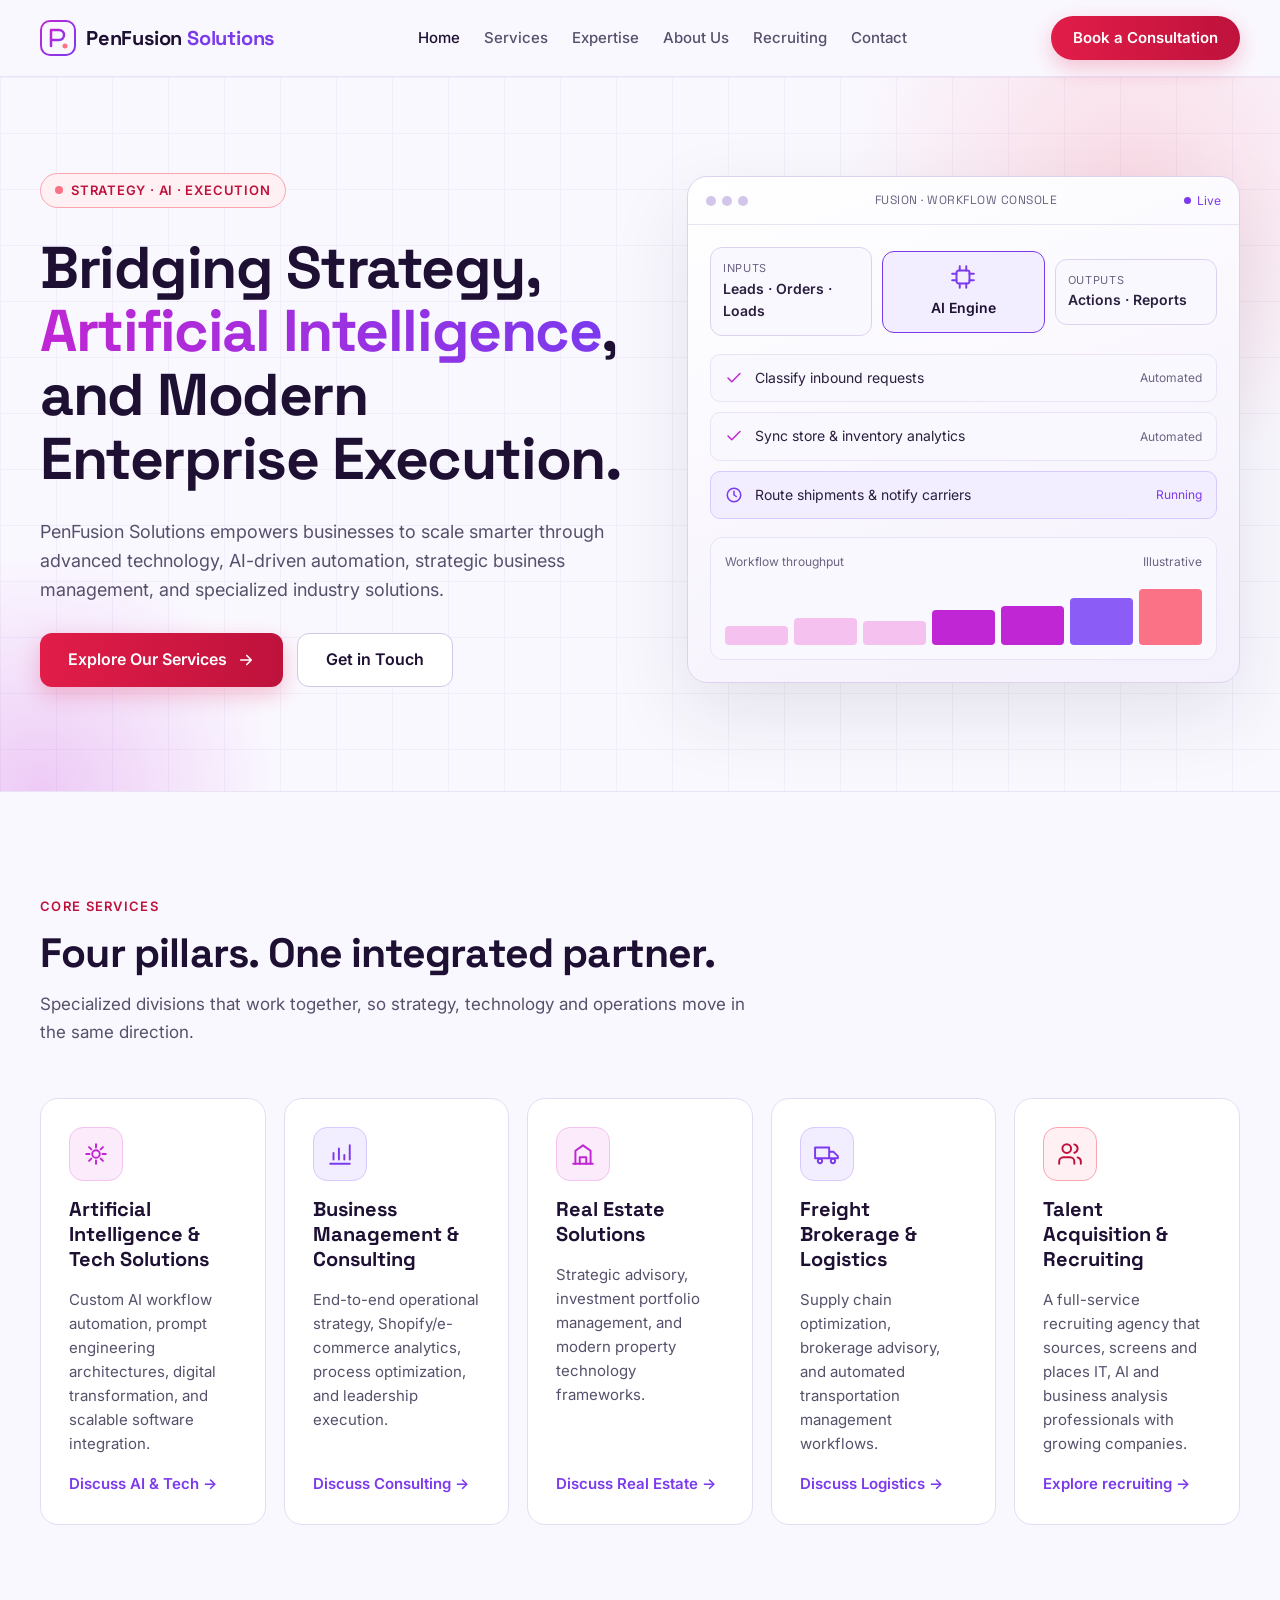
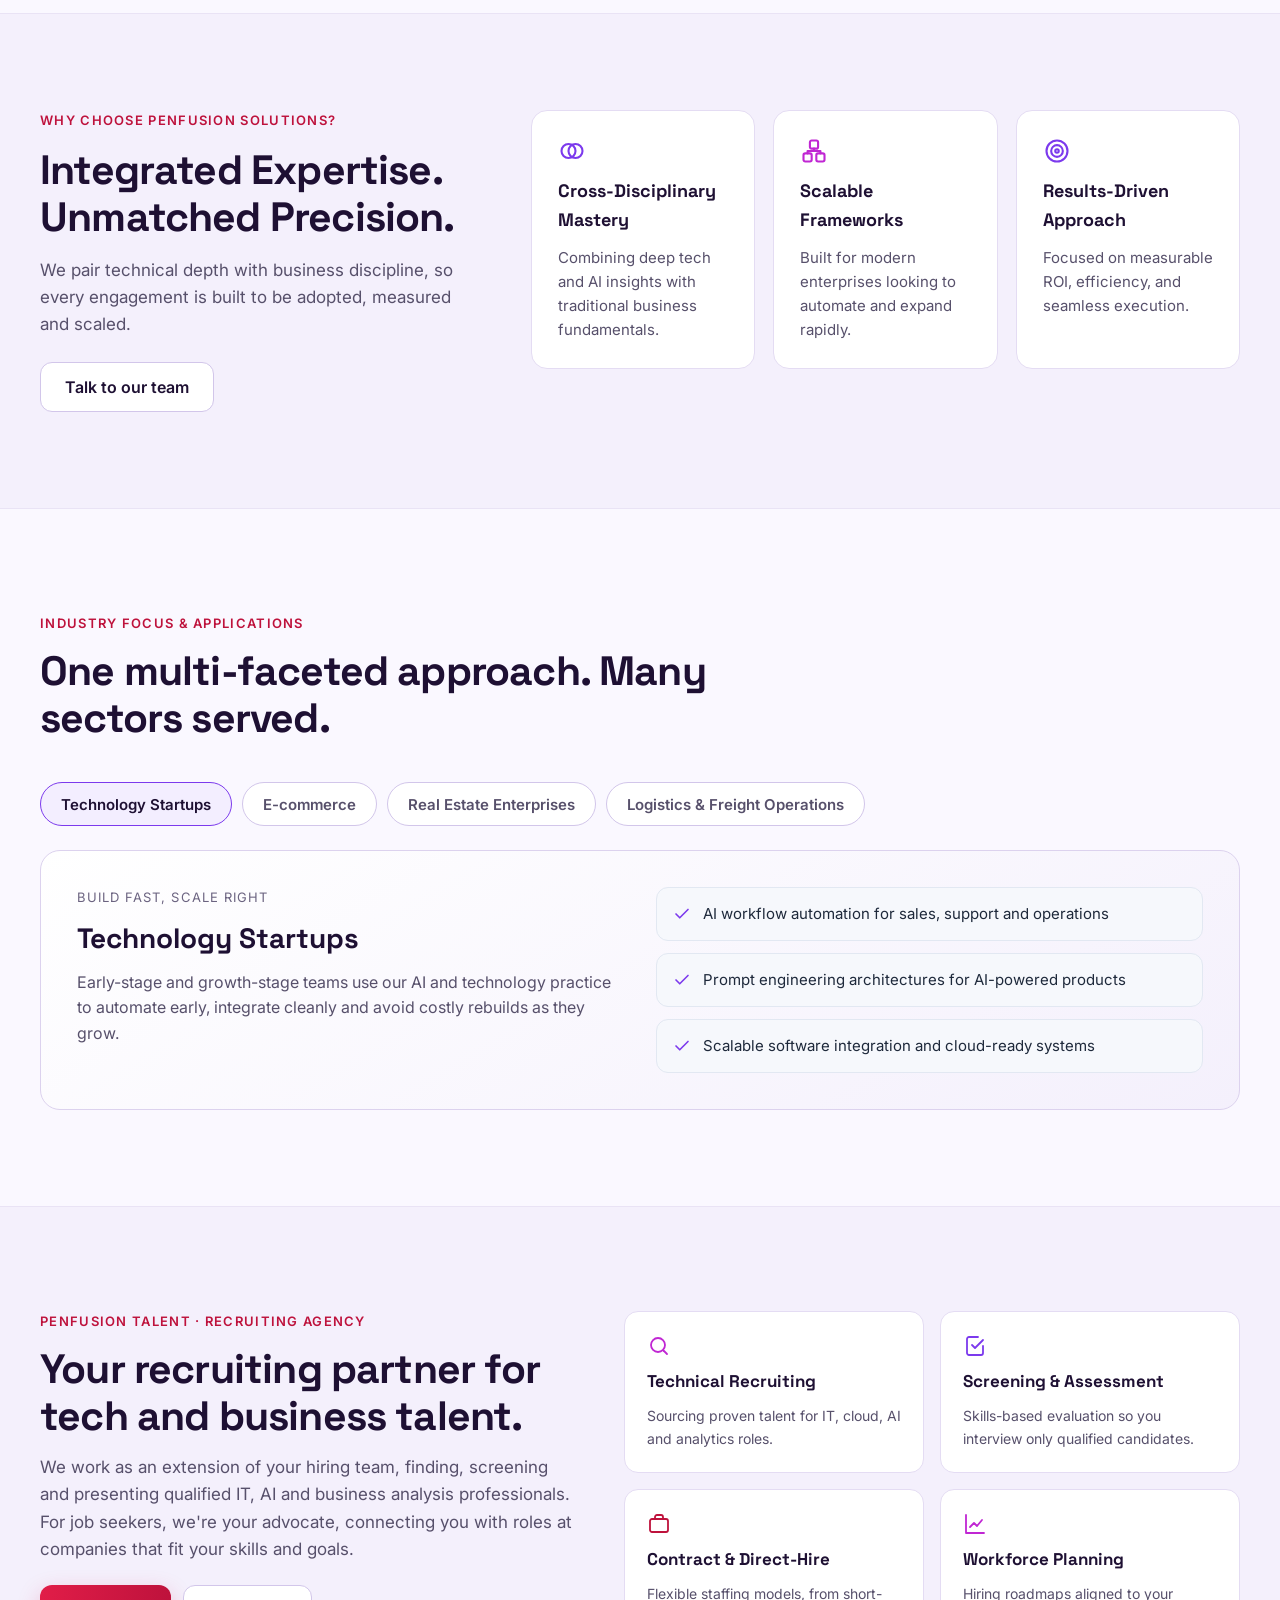
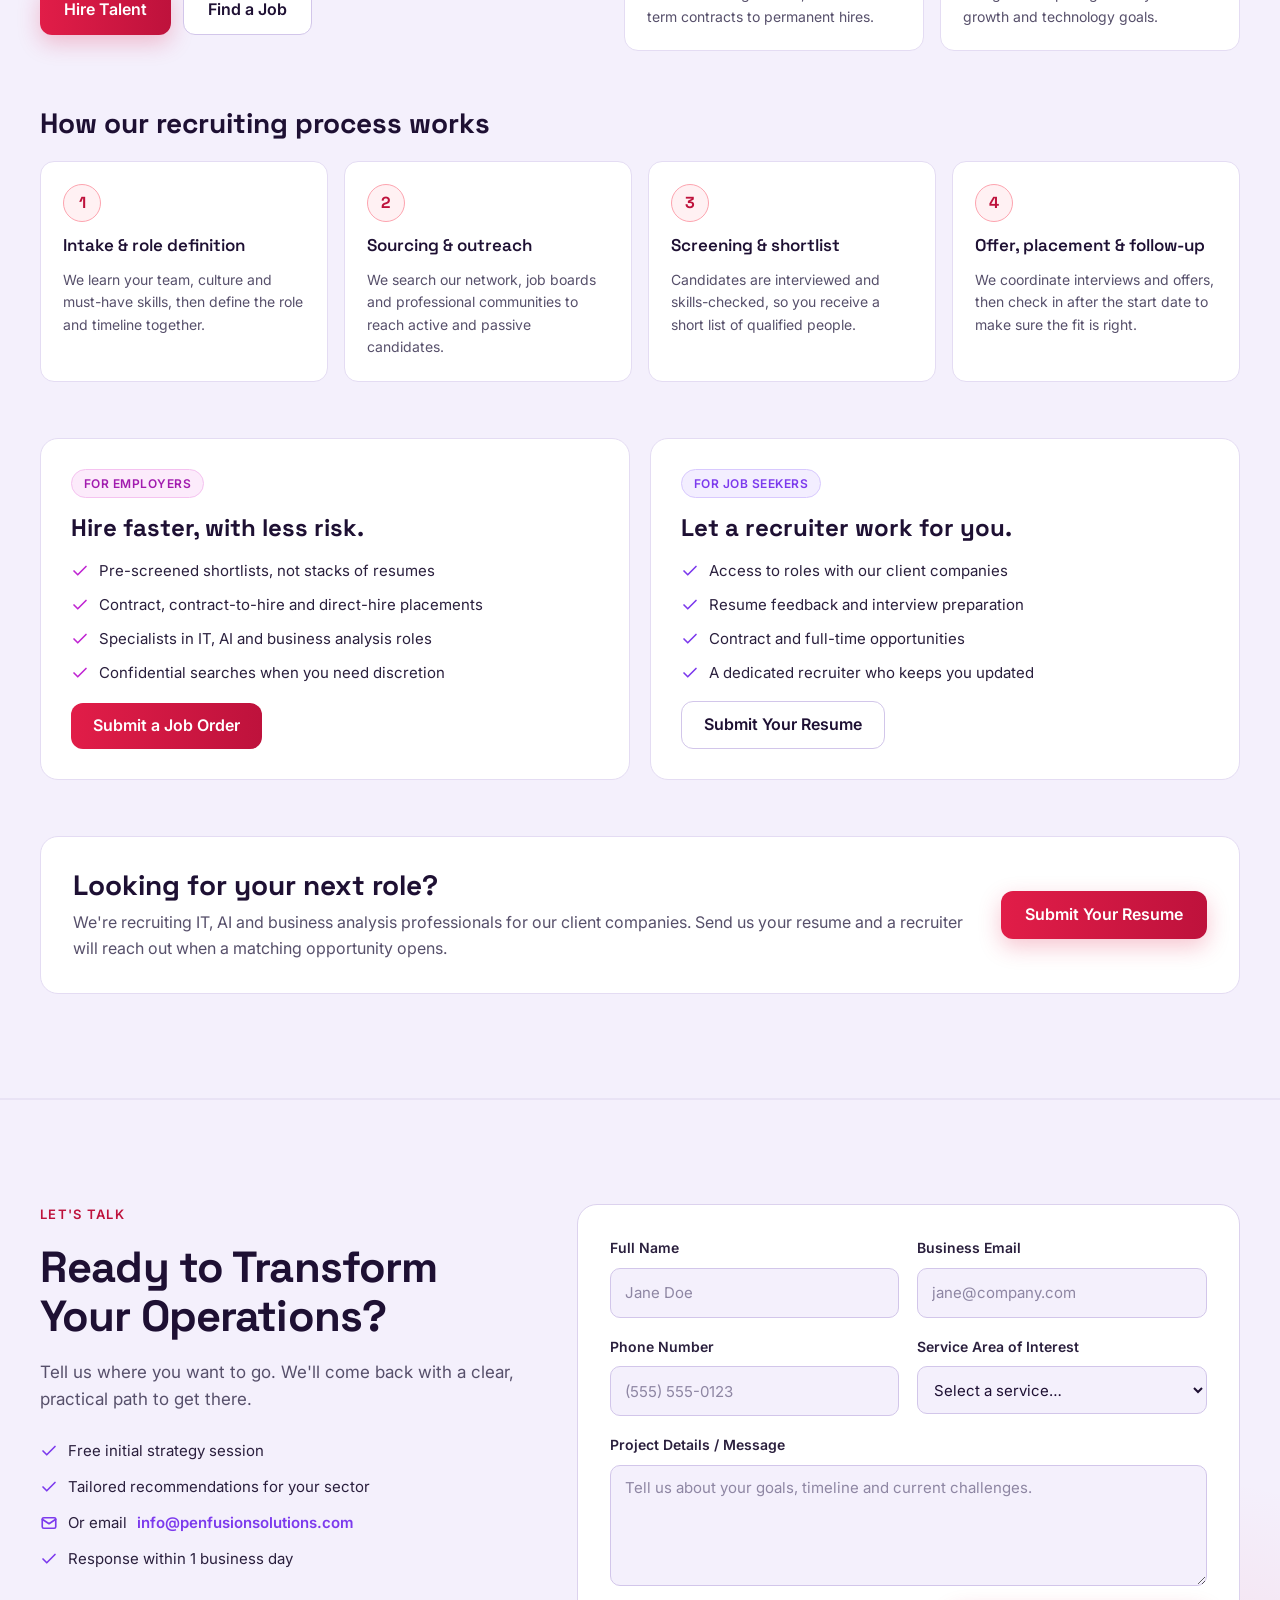
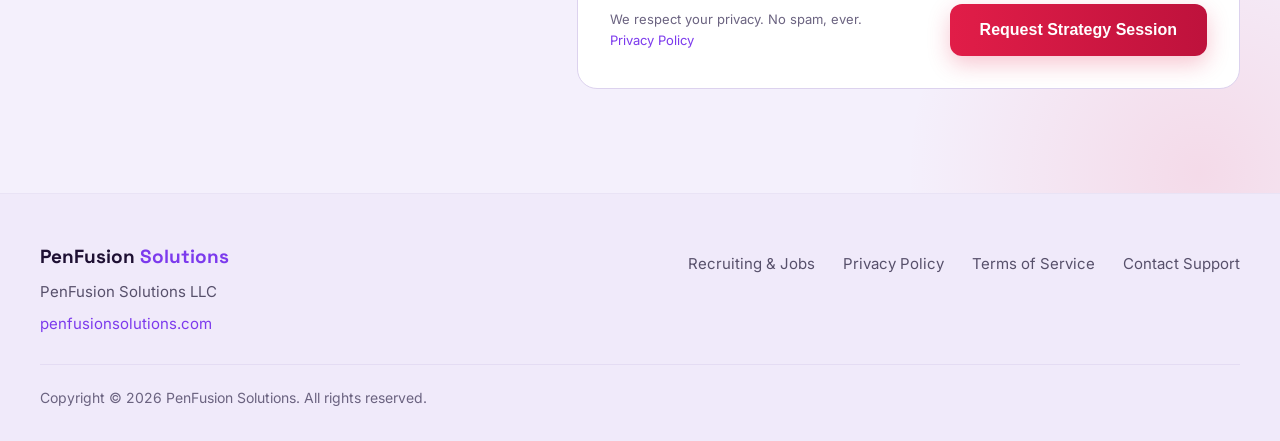
==== commit c97b65cc: "Converter: take tab and checkmark styles from the design" ====
--- a/index.html
+++ b/index.html
@@ -450,12 +450,12 @@
     if (text != null) e.textContent = text;
     return e;
   }
-  var check = '<svg width="18" height="18" viewBox="0 0 24 24" fill="none" stroke="#0F766E" stroke-width="2.2" stroke-linecap="round" stroke-linejoin="round" aria-hidden="true" style="flex: none; margin-top: 3px"><path d="M20 6 9 17l-5-5"/></svg>';
+  var check = '<svg width="18" height="18" viewBox="0 0 24 24" fill="none" stroke="#7C3AED" stroke-width="2.2" stroke-linecap="round" stroke-linejoin="round" aria-hidden="true" style="flex: none; margin-top: 3px"><path d="M20 6 9 17l-5-5"/></svg>';
 
   // Industry tabs
   var tabBase = 'min-height: 44px; padding: 0 20px; border-radius: 999px; font-size: 15px; font-weight: 600; cursor: pointer; font-family: inherit; ';
-  var tabOn = 'border: 1px solid #0F766E; background: #E6FAF6; color: #0B1530;';
-  var tabOff = 'border: 1px solid #C6D1E3; background: #FFFFFF; color: #475569;';
+  var tabOn = 'border: 1px solid #7C3AED; background: #F3EEFF; color: #1E1033;';
+  var tabOff = 'border: 1px solid #D2C6EA; background: #FFFFFF; color: #57506B;';
   var tabs = document.getElementById('pf-tabs');
   function showIndustry(i) {
     var d = industries[i];
